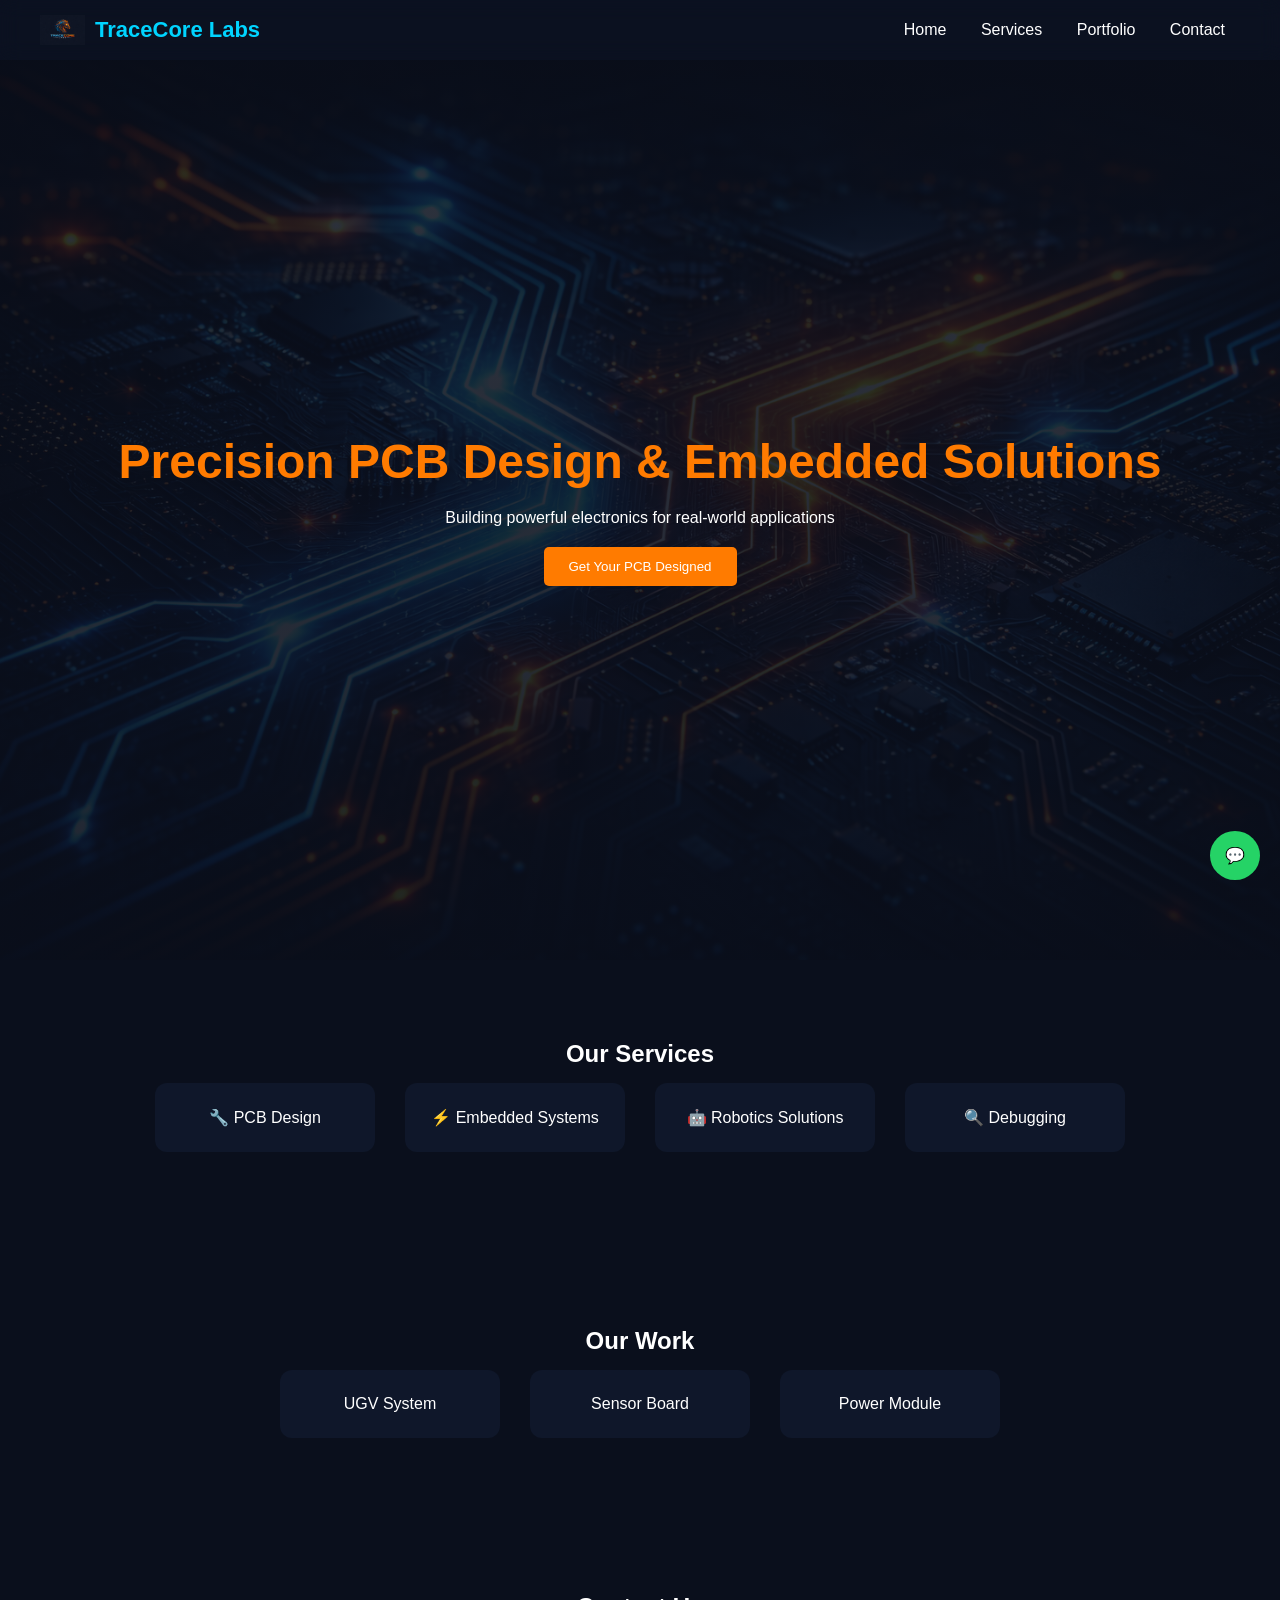
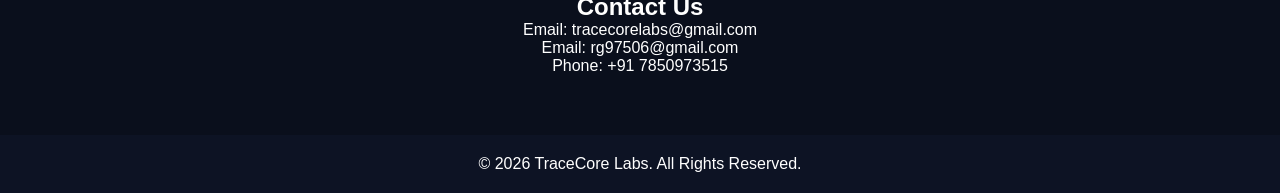
==== index.html @ 1fb83946 "Update index.html" ====
<!DOCTYPE html>
<html lang="en">
<head>
    <meta charset="UTF-8">
    <meta name="viewport" content="width=device-width, initial-scale=1.0">
    <title>TraceCore Labs</title>
    <link rel="stylesheet" href="style.css">
</head>
<body>

<!-- NAVBAR -->
<header>
    <div class="logo">
        <img src="logo.png" alt="TraceCore Labs">
        <span>TraceCore Labs</span>
    </div>

    <nav>
        <a href="#">Home</a>
        <a href="#services">Services</a>
        <a href="#portfolio">Portfolio</a>
        <a href="#contact">Contact</a>
    </nav>
</header>

<!-- HERO -->
<section class="hero">
    <h2>Precision PCB Design & Embedded Solutions</h2>
    <p>Building powerful electronics for real-world applications</p>
    <button onclick="scrollToContact()">Get Your PCB Designed</button>
</section>

<!-- SERVICES -->
<section id="services">
    <h2>Our Services</h2>
    <div class="cards">
        <a href="pcb.html" class="card">🔧 PCB Design</a>
        <a href="embedded.html" class="card">⚡ Embedded Systems</a>
        <a href="robotics.html" class="card">🤖 Robotics Solutions</a>
        <a href="debugging.html" class="card">🔍 Debugging</a>
    </div>
</section>

<!-- PORTFOLIO -->
<section id="portfolio">
    <h2>Our Work</h2>
    <div class="cards">
        <div class="card">UGV System</div>
        <div class="card">Sensor Board</div>
        <div class="card">Power Module</div>
    </div>
</section>

<!-- CONTACT -->
<section id="contact">
    <h2>Contact Us</h2>
    <p>Email: tracecorelabs@gmail.com</p>
    <p>Email: rg97506@gmail.com</p>
    <p>Phone: +91 7850973515</p>
</section>

<!-- FOOTER -->
<footer>
    <p>© 2026 TraceCore Labs. All Rights Reserved.</p>
</footer>

<!-- WHATSAPP -->
<a href="https://wa.me/917850973515" class="whatsapp">💬</a>

<script>
function scrollToContact() {
    document.getElementById("contact").scrollIntoView({ behavior: "smooth" });
}
</script>

</body>
</html>
---- style.css ----
/* RESET */
* {
    margin: 0;
    padding: 0;
    box-sizing: border-box;
}

/* BODY */
body {
    font-family: 'Segoe UI', sans-serif;
    background-color: #0a0f1c;
    color: white;
    scroll-behavior: smooth;
}

/* NAVBAR */
header {
    display: flex;
    justify-content: space-between;
    align-items: center;
    padding: 15px 40px;
    background: rgba(13, 19, 36, 0.6);
    backdrop-filter: blur(10px);
    position: sticky;
    top: 0;
}

/* LOGO */
.logo {
    display: flex;
    align-items: center;
}

.logo img {
    width: 45px;
    margin-right: 10px;
}

.logo span {
    font-size: 22px;
    font-weight: bold;
    color: #00d4ff;
}

/* NAV LINKS */
nav a {
    margin: 0 15px;
    color: white;
    text-decoration: none;
}

/* HERO */
.hero {
    height: 100vh;
    display: flex;
    flex-direction: column;
    justify-content: center;
    align-items: center;

    background: linear-gradient(rgba(10,15,28,0.85), rgba(10,15,28,0.9)),
                url("background.png");

    background-size: cover;
    background-position: center;
}

.hero h2 {
    font-size: 3rem;
    color: #ff7b00;
}

.hero p {
    margin: 20px 0;
}

.hero button {
    padding: 12px 25px;
    background: #ff7b00;
    border: none;
    color: white;
    border-radius: 5px;
}

/* SECTIONS */
section {
    padding: 80px 20px;
    text-align: center;
}

/* CARDS */
.cards {
    display: flex;
    justify-content: center;
    flex-wrap: wrap;
}

.card {
    text-decoration: none;
    color: white;
    background: rgba(17, 26, 46, 0.8);
    margin: 15px;
    padding: 25px;
    width: 220px;
    border-radius: 12px;
    transition: 0.3s;
}

.card:hover {
    transform: translateY(-10px);
}

/* CONTACT */
#contact {
    padding: 60px 20px;
}

/* FOOTER */
footer {
    text-align: center;
    padding: 20px;
    background: #0d1324;
}

/* WHATSAPP */
.whatsapp {
    position: fixed;
    bottom: 20px;
    right: 20px;
    background: #25D366;
    color: white;
    padding: 15px;
    border-radius: 50%;
    text-decoration: none;
}

/* MOBILE */
@media (max-width: 768px) {
    .cards {
        flex-direction: column;
        align-items: center;
    }

    .card {
        width: 80%;
    }

    .hero h2 {
        font-size: 2rem;
    }
}
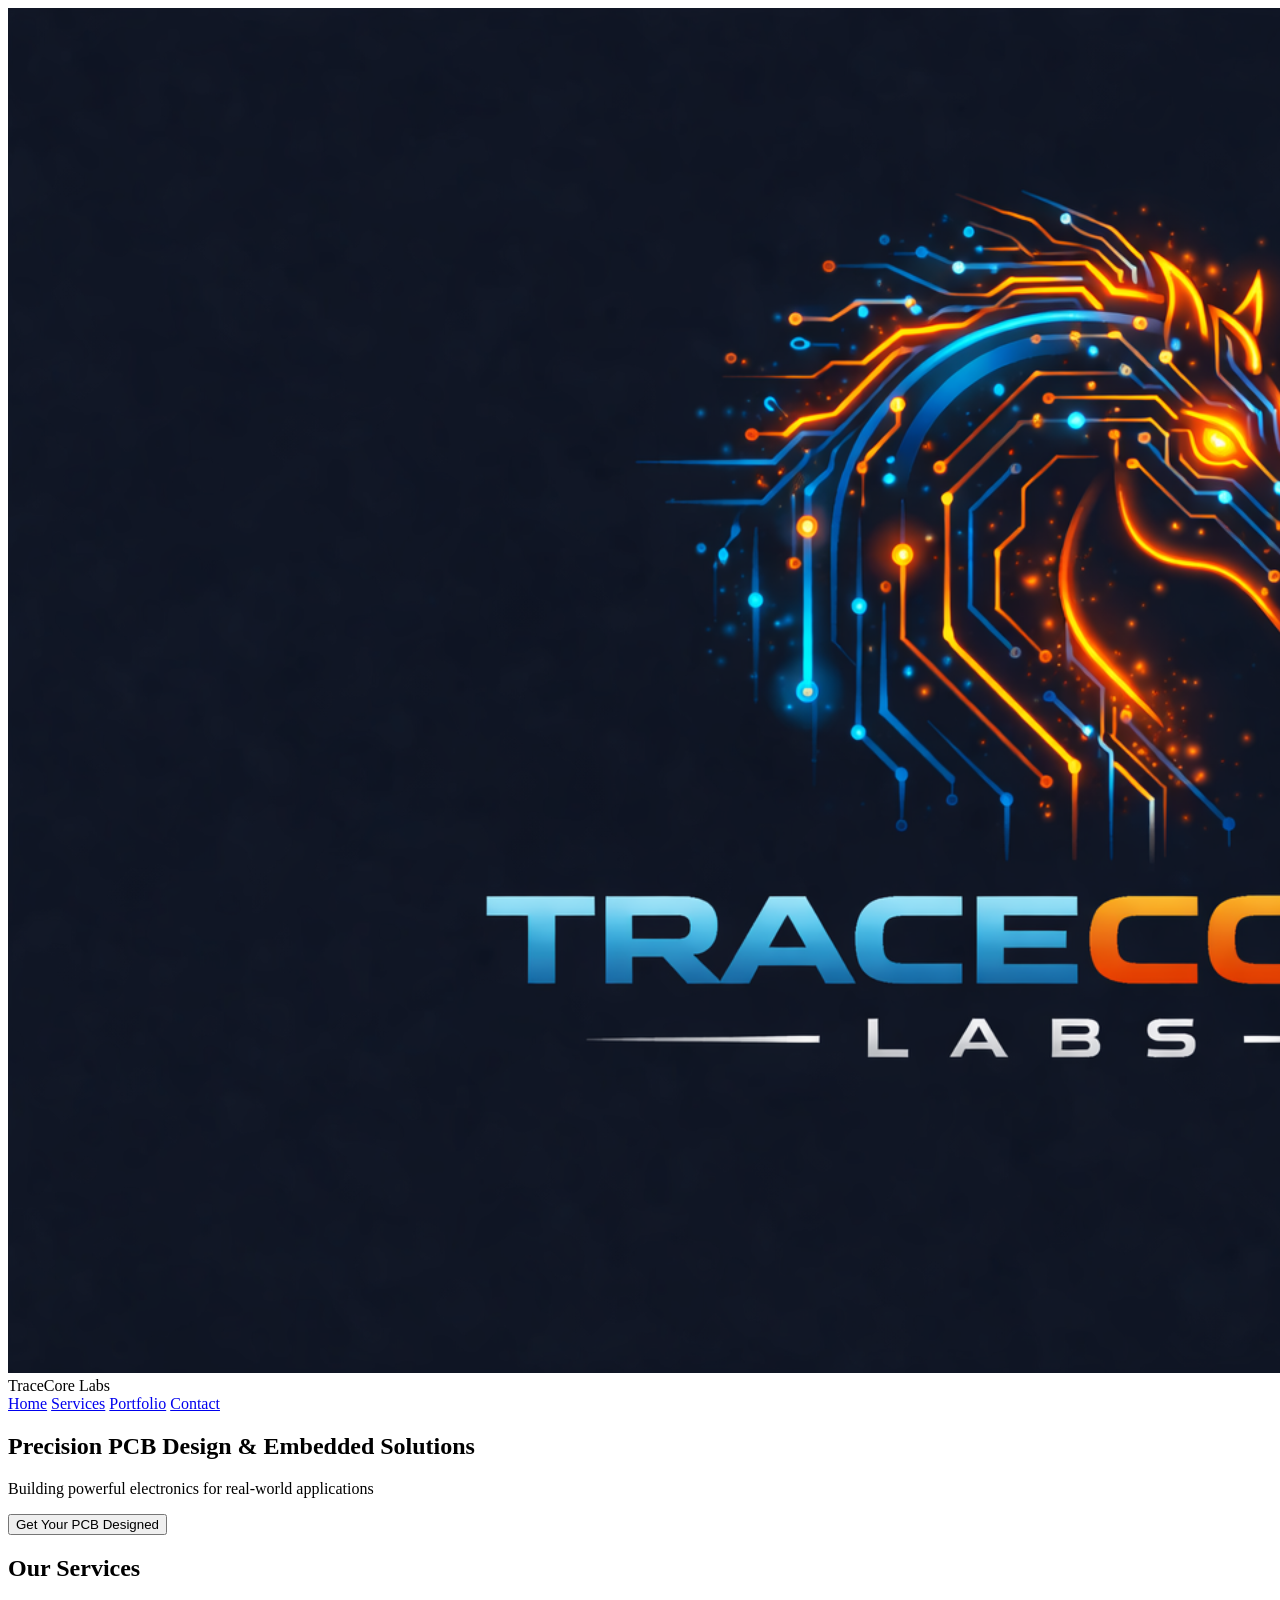
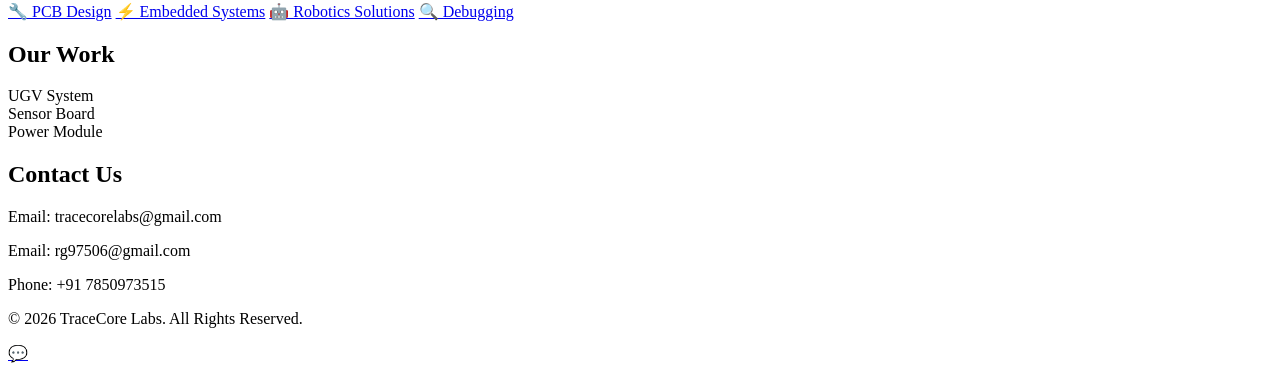
==== commit e4162565: "Update index.html" ====
--- a/index.html
+++ b/index.html
@@ -33,22 +33,26 @@
 <!-- SERVICES -->
 <section id="services">
     <h2>Our Services</h2>
+
     <div class="cards">
         <a href="pcb.html" class="card">🔧 PCB Design</a>
         <a href="embedded.html" class="card">⚡ Embedded Systems</a>
         <a href="robotics.html" class="card">🤖 Robotics Solutions</a>
         <a href="debugging.html" class="card">🔍 Debugging</a>
     </div>
+
 </section>
 
 <!-- PORTFOLIO -->
 <section id="portfolio">
     <h2>Our Work</h2>
+
     <div class="cards">
         <div class="card">UGV System</div>
         <div class="card">Sensor Board</div>
         <div class="card">Power Module</div>
     </div>
+
 </section>
 
 <!-- CONTACT -->
@@ -67,9 +71,12 @@
 <!-- WHATSAPP -->
 <a href="https://wa.me/917850973515" class="whatsapp">💬</a>
 
+<!-- SCRIPT -->
 <script>
 function scrollToContact() {
-    document.getElementById("contact").scrollIntoView({ behavior: "smooth" });
+    document.getElementById("contact").scrollIntoView({
+        behavior: "smooth"
+    });
 }
 </script>
 
--- a/style.css
+++ b/style.css
@@ -1,150 +1,85 @@
-/* RESET */
-* {
-    margin: 0;
-    padding: 0;
-    box-sizing: border-box;
+/* ===== RELAY PAGE FIX ===== */
+
+/* VIDEO HERO */
+.video-hero {
+    position: relative;
+    height: 100vh;
+    overflow: hidden;
 }
 
-/* BODY */
-body {
-    font-family: 'Segoe UI', sans-serif;
-    background-color: #0a0f1c;
-    color: white;
-    scroll-behavior: smooth;
+.bg-video {
+    position: absolute;
+    top: 50%;
+    left: 50%;
+    min-width: 100%;
+    min-height: 100%;
+    transform: translate(-50%, -50%);
+    object-fit: cover;
+    z-index: -1;
 }
 
-/* NAVBAR */
-header {
-    display: flex;
-    justify-content: space-between;
-    align-items: center;
-    padding: 15px 40px;
-    background: rgba(13, 19, 36, 0.6);
-    backdrop-filter: blur(10px);
-    position: sticky;
-    top: 0;
+.video-hero::after {
+    content: "";
+    position: absolute;
+    width: 100%;
+    height: 100%;
+    background: rgba(10,15,28,0.6);
 }
 
-/* LOGO */
-.logo {
-    display: flex;
-    align-items: center;
-}
-
-.logo img {
-    width: 45px;
-    margin-right: 10px;
-}
-
-.logo span {
-    font-size: 22px;
-    font-weight: bold;
-    color: #00d4ff;
-}
-
-/* NAV LINKS */
-nav a {
-    margin: 0 15px;
-    color: white;
-    text-decoration: none;
-}
-
-/* HERO */
-.hero {
-    height: 100vh;
+/* TEXT */
+.overlay-content {
+    position: relative;
+    z-index: 2;
+    height: 100%;
     display: flex;
     flex-direction: column;
     justify-content: center;
     align-items: center;
-
-    background: linear-gradient(rgba(10,15,28,0.85), rgba(10,15,28,0.9)),
-                url("background.png");
-
-    background-size: cover;
-    background-position: center;
 }
 
-.hero h2 {
-    font-size: 3rem;
-    color: #ff7b00;
+/* FEATURES */
+.feature-box p {
+    margin: 8px 0;
 }
 
-.hero p {
-    margin: 20px 0;
+/* ORDER SECTION */
+.order-section {
+    padding: 80px 20px;
+    text-align: center;
 }
 
-.hero button {
-    padding: 12px 25px;
+.order-container {
+    display: flex;
+    justify-content: center;
+    gap: 30px;
+    flex-wrap: wrap;
+}
+
+/* CARD */
+.order-card {
+    background: #111a2e;
+    padding: 25px;
+    width: 260px;
+    border-radius: 10px;
+    transition: 0.3s;
+}
+
+.order-card:hover {
+    transform: translateY(-5px);
+}
+
+/* BUTTON */
+.order-card button {
+    margin-top: 15px;
+    padding: 10px 20px;
     background: #ff7b00;
     border: none;
     color: white;
     border-radius: 5px;
+    cursor: pointer;
 }
 
-/* SECTIONS */
-section {
-    padding: 80px 20px;
-    text-align: center;
+/* CUSTOM HIGHLIGHT */
+.custom-card {
+    border: 2px solid #00d4ff;
 }
-
-/* CARDS */
-.cards {
-    display: flex;
-    justify-content: center;
-    flex-wrap: wrap;
-}
-
-.card {
-    text-decoration: none;
-    color: white;
-    background: rgba(17, 26, 46, 0.8);
-    margin: 15px;
-    padding: 25px;
-    width: 220px;
-    border-radius: 12px;
-    transition: 0.3s;
-}
-
-.card:hover {
-    transform: translateY(-10px);
-}
-
-/* CONTACT */
-#contact {
-    padding: 60px 20px;
-}
-
-/* FOOTER */
-footer {
-    text-align: center;
-    padding: 20px;
-    background: #0d1324;
-}
-
-/* WHATSAPP */
-.whatsapp {
-    position: fixed;
-    bottom: 20px;
-    right: 20px;
-    background: #25D366;
-    color: white;
-    padding: 15px;
-    border-radius: 50%;
-    text-decoration: none;
-}
-
-/* MOBILE */
-@media (max-width: 768px) {
-    .cards {
-        flex-direction: column;
-        align-items: center;
-    }
-
-    .card {
-        width: 80%;
-    }
-
-    .hero h2 {
-        font-size: 2rem;
-    }
-}
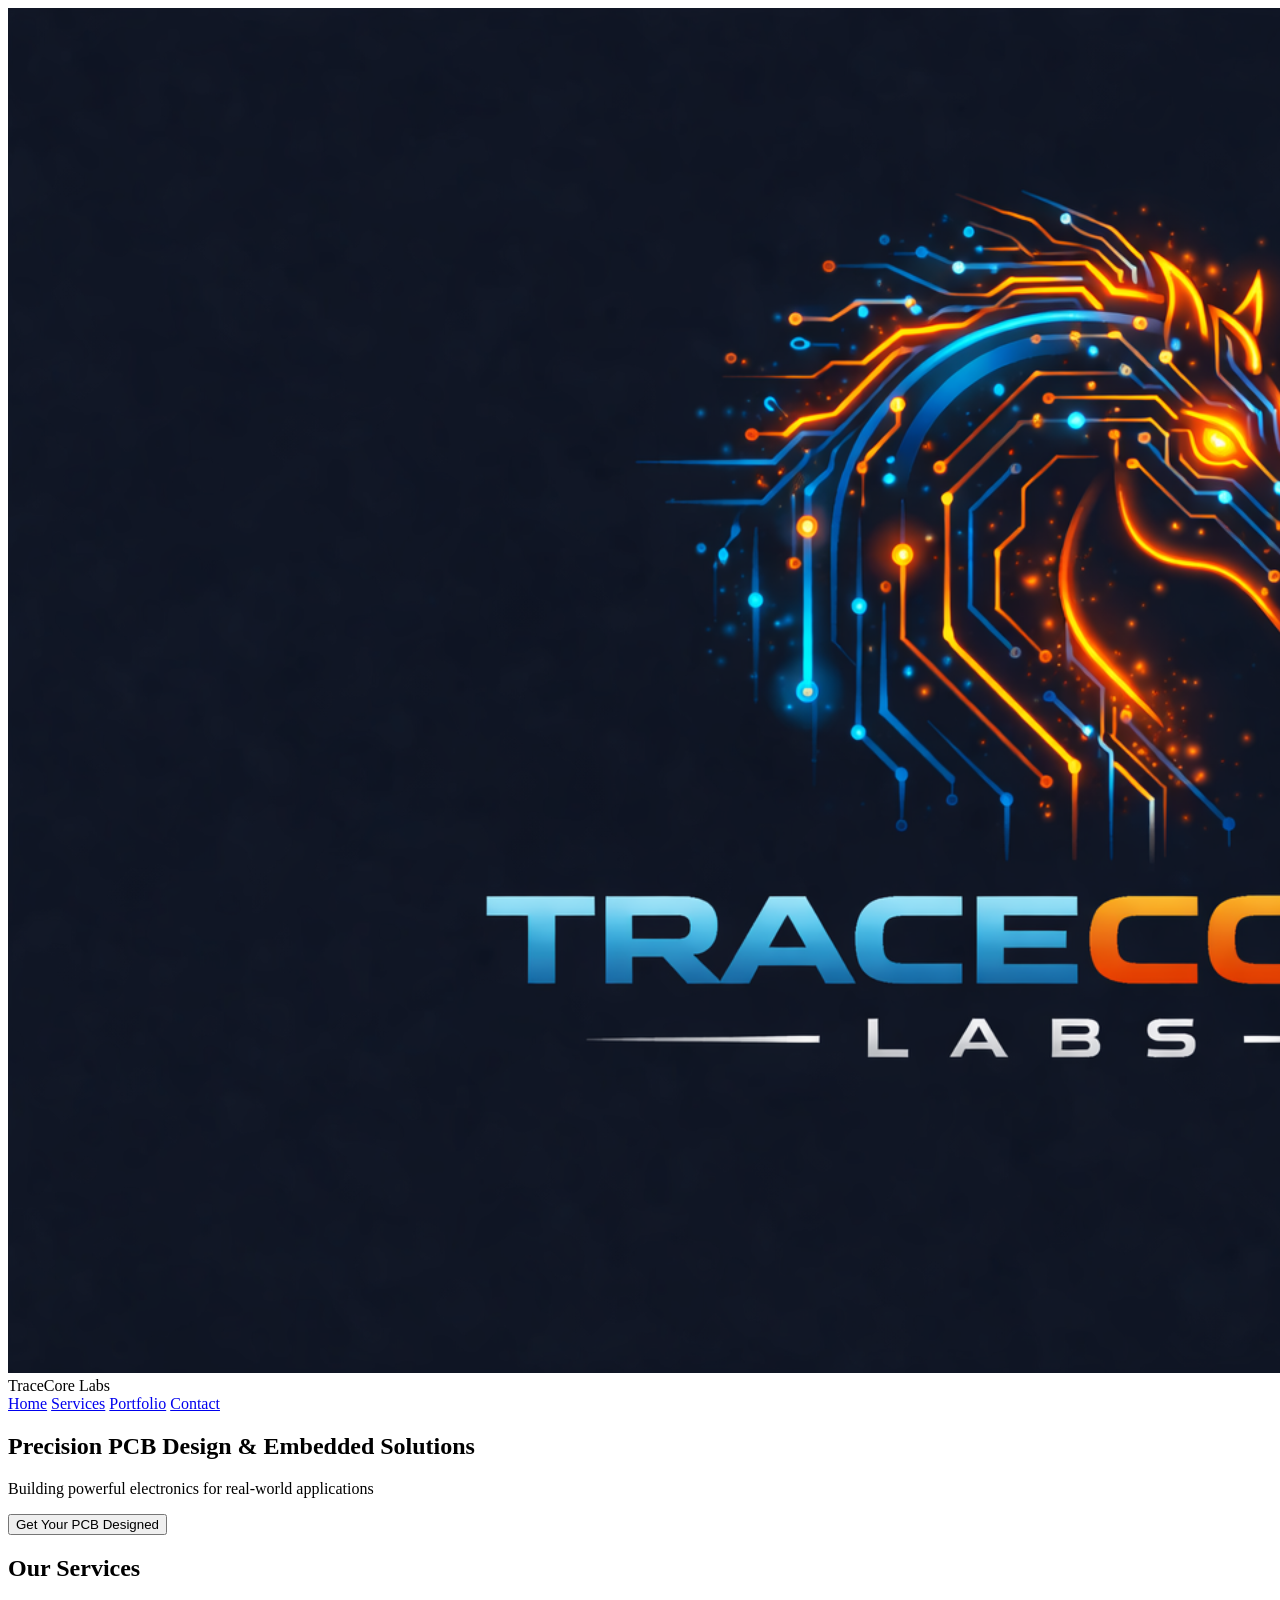
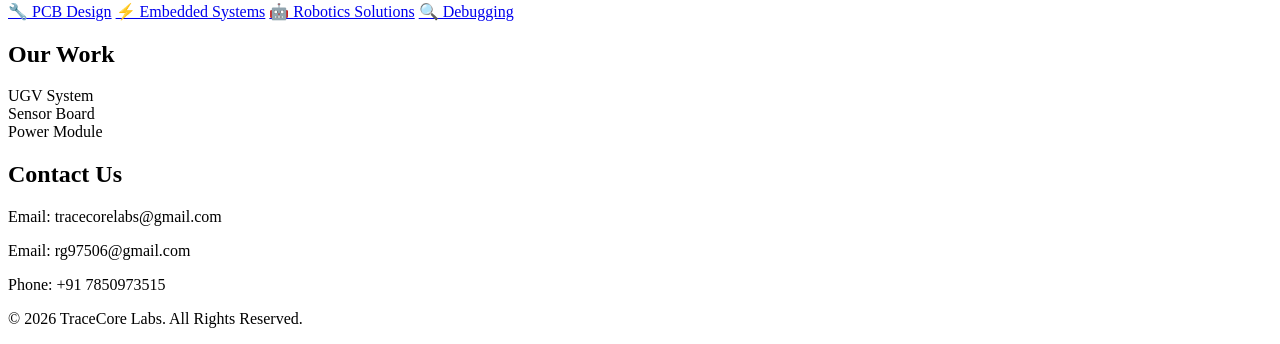
==== commit 0a382da7: "Update index.html" ====
--- a/index.html
+++ b/index.html
@@ -11,7 +11,7 @@
 <!-- NAVBAR -->
 <header>
     <div class="logo">
-        <img src="logo.png" alt="TraceCore Labs">
+        <img src="logo.png" alt="logo">
         <span>TraceCore Labs</span>
     </div>
 
@@ -40,7 +40,6 @@
         <a href="robotics.html" class="card">🤖 Robotics Solutions</a>
         <a href="debugging.html" class="card">🔍 Debugging</a>
     </div>
-
 </section>
 
 <!-- PORTFOLIO -->
@@ -52,7 +51,6 @@
         <div class="card">Sensor Board</div>
         <div class="card">Power Module</div>
     </div>
-
 </section>
 
 <!-- CONTACT -->
@@ -68,10 +66,6 @@
     <p>© 2026 TraceCore Labs. All Rights Reserved.</p>
 </footer>
 
-<!-- WHATSAPP -->
-<a href="https://wa.me/917850973515" class="whatsapp">💬</a>
-
-<!-- SCRIPT -->
 <script>
 function scrollToContact() {
     document.getElementById("contact").scrollIntoView({
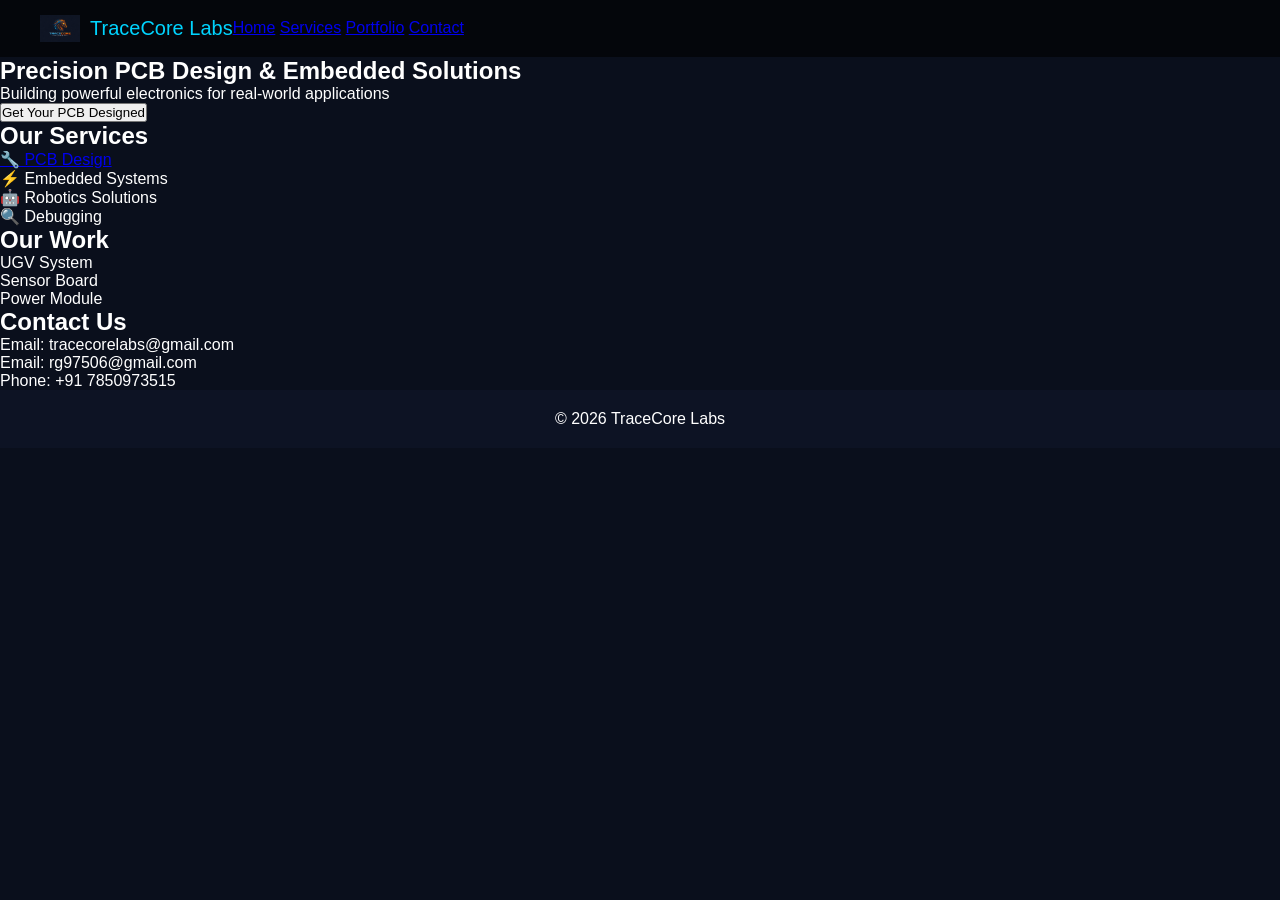
==== commit 7733395a: "Update index.html" ====
--- a/index.html
+++ b/index.html
@@ -8,10 +8,9 @@
 </head>
 <body>
 
-<!-- NAVBAR -->
 <header>
     <div class="logo">
-        <img src="logo.png" alt="logo">
+        <img src="logo.png">
         <span>TraceCore Labs</span>
     </div>
 
@@ -35,10 +34,10 @@
     <h2>Our Services</h2>
 
     <div class="cards">
-        <a href="pcb.html" class="card">🔧 PCB Design</a>
-        <a href="embedded.html" class="card">⚡ Embedded Systems</a>
-        <a href="robotics.html" class="card">🤖 Robotics Solutions</a>
-        <a href="debugging.html" class="card">🔍 Debugging</a>
+        <a href="relay.html" class="card">🔧 PCB Design</a>
+        <div class="card">⚡ Embedded Systems</div>
+        <div class="card">🤖 Robotics Solutions</div>
+        <div class="card">🔍 Debugging</div>
     </div>
 </section>
 
@@ -61,9 +60,8 @@
     <p>Phone: +91 7850973515</p>
 </section>
 
-<!-- FOOTER -->
 <footer>
-    <p>© 2026 TraceCore Labs. All Rights Reserved.</p>
+    <p>© 2026 TraceCore Labs</p>
 </footer>
 
 <script>
--- a/style.css
+++ b/style.css
@@ -1,85 +1,144 @@
-/* ===== RELAY PAGE FIX ===== */
+/* RESET */
+* {
+    margin: 0;
+    padding: 0;
+    box-sizing: border-box;
+}
 
-/* VIDEO HERO */
+body {
+    font-family: 'Segoe UI', sans-serif;
+    background: #0a0f1c;
+    color: white;
+}
+
+/* NAVBAR */
+header {
+    display: flex;
+    align-items: center;
+    padding: 15px 40px;
+    background: rgba(0,0,0,0.6);
+}
+
+.logo {
+    display: flex;
+    align-items: center;
+}
+
+.logo img {
+    width: 40px;
+    margin-right: 10px;
+}
+
+.logo span {
+    color: #00d4ff;
+    font-size: 20px;
+}
+
+/* ===== HERO ===== */
 .video-hero {
     position: relative;
     height: 100vh;
     overflow: hidden;
 }
 
+/* VIDEO FULL */
 .bg-video {
     position: absolute;
     top: 50%;
     left: 50%;
-    min-width: 100%;
-    min-height: 100%;
-    transform: translate(-50%, -50%);
+    min-width: 120%;
+    min-height: 120%;
+    transform: translate(-50%, -50%) scale(1.1);
     object-fit: cover;
-    z-index: -1;
+    filter: blur(2px) brightness(0.5);
 }
 
-.video-hero::after {
-    content: "";
+/* CENTER CONTENT */
+.hero-center {
     position: absolute;
-    width: 100%;
-    height: 100%;
-    background: rgba(10,15,28,0.6);
+    top: 50%;
+    left: 50%;
+    transform: translate(-50%, -50%);
+
+    text-align: center;
 }
 
-/* TEXT */
-.overlay-content {
-    position: relative;
-    z-index: 2;
-    height: 100%;
-    display: flex;
-    flex-direction: column;
-    justify-content: center;
-    align-items: center;
+/* 🔥 TITLE BUTTON */
+.hero-title {
+    font-size: 3.5rem;
+    color: #ff7b00;
+    text-decoration: none;
+    font-weight: bold;
+
+    padding: 10px 25px;
+    border-radius: 10px;
+
+    background: rgba(255,123,0,0.1);
+    backdrop-filter: blur(10px);
+
+    transition: 0.3s;
+    display: inline-block;
 }
 
-/* FEATURES */
-.feature-box p {
-    margin: 8px 0;
+/* HOVER EFFECT */
+.hero-title:hover {
+    transform: scale(1.1);
+    box-shadow: 0 0 30px #ff7b00;
 }
 
-/* ORDER SECTION */
+/* SUBTEXT */
+.hero-sub {
+    margin-top: 15px;
+    font-size: 1.2rem;
+    opacity: 0.8;
+}
+
+/* ===== ORDER SECTION ===== */
 .order-section {
-    padding: 80px 20px;
+    padding: 100px 20px;
     text-align: center;
 }
 
 .order-container {
     display: flex;
     justify-content: center;
-    gap: 30px;
+    gap: 40px;
     flex-wrap: wrap;
 }
 
-/* CARD */
+/* CARDS */
 .order-card {
-    background: #111a2e;
-    padding: 25px;
+    background: rgba(17,26,46,0.8);
+    padding: 30px;
     width: 260px;
-    border-radius: 10px;
+    border-radius: 15px;
+    backdrop-filter: blur(10px);
     transition: 0.3s;
 }
 
 .order-card:hover {
-    transform: translateY(-5px);
+    transform: translateY(-10px);
+    box-shadow: 0 0 25px rgba(255,123,0,0.4);
+}
+
+.custom-card {
+    border: 2px solid #00d4ff;
 }
 
 /* BUTTON */
 .order-card button {
     margin-top: 15px;
     padding: 10px 20px;
-    background: #ff7b00;
+    background: linear-gradient(45deg, #ff7b00, #ff4500);
     border: none;
     color: white;
     border-radius: 5px;
     cursor: pointer;
 }
 
-/* CUSTOM HIGHLIGHT */
-.custom-card {
-    border: 2px solid #00d4ff;
+/* FOOTER */
+footer {
+    text-align: center;
+    padding: 20px;
+    background: #0d1324;
 }
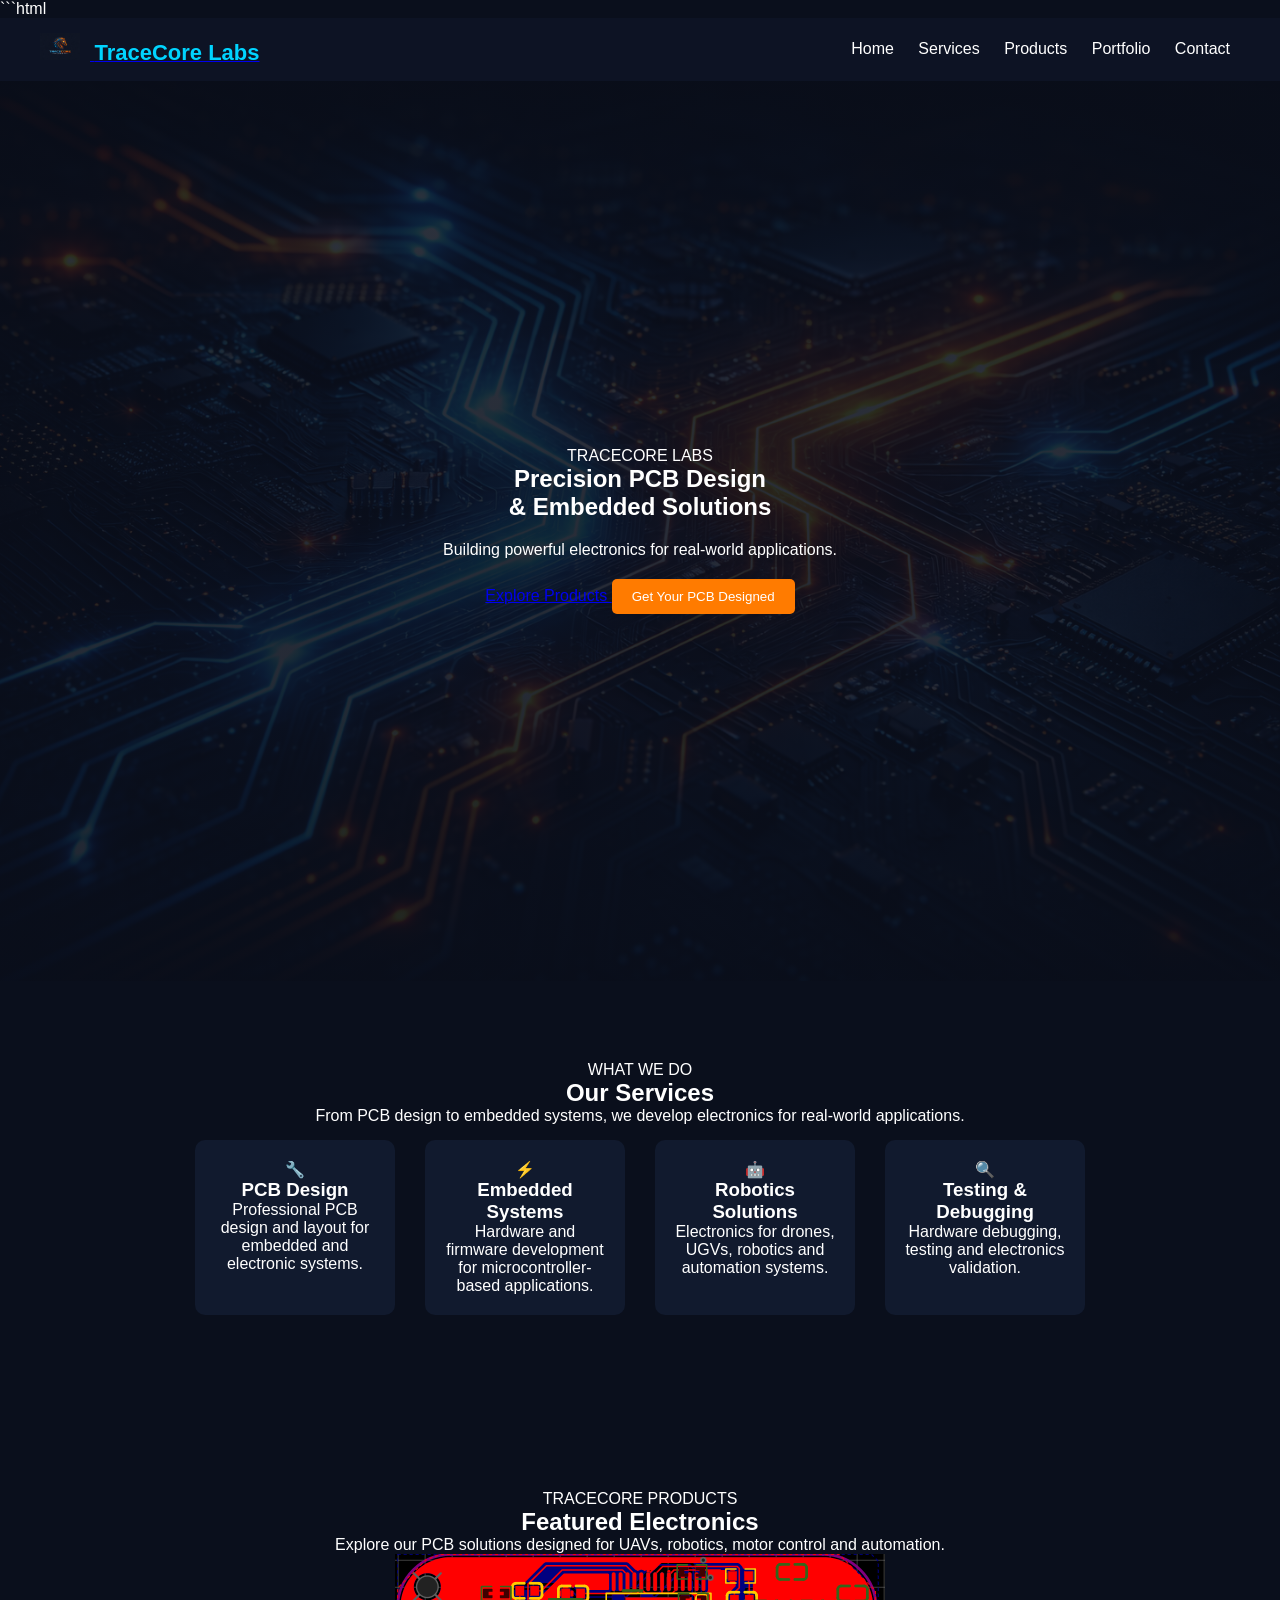
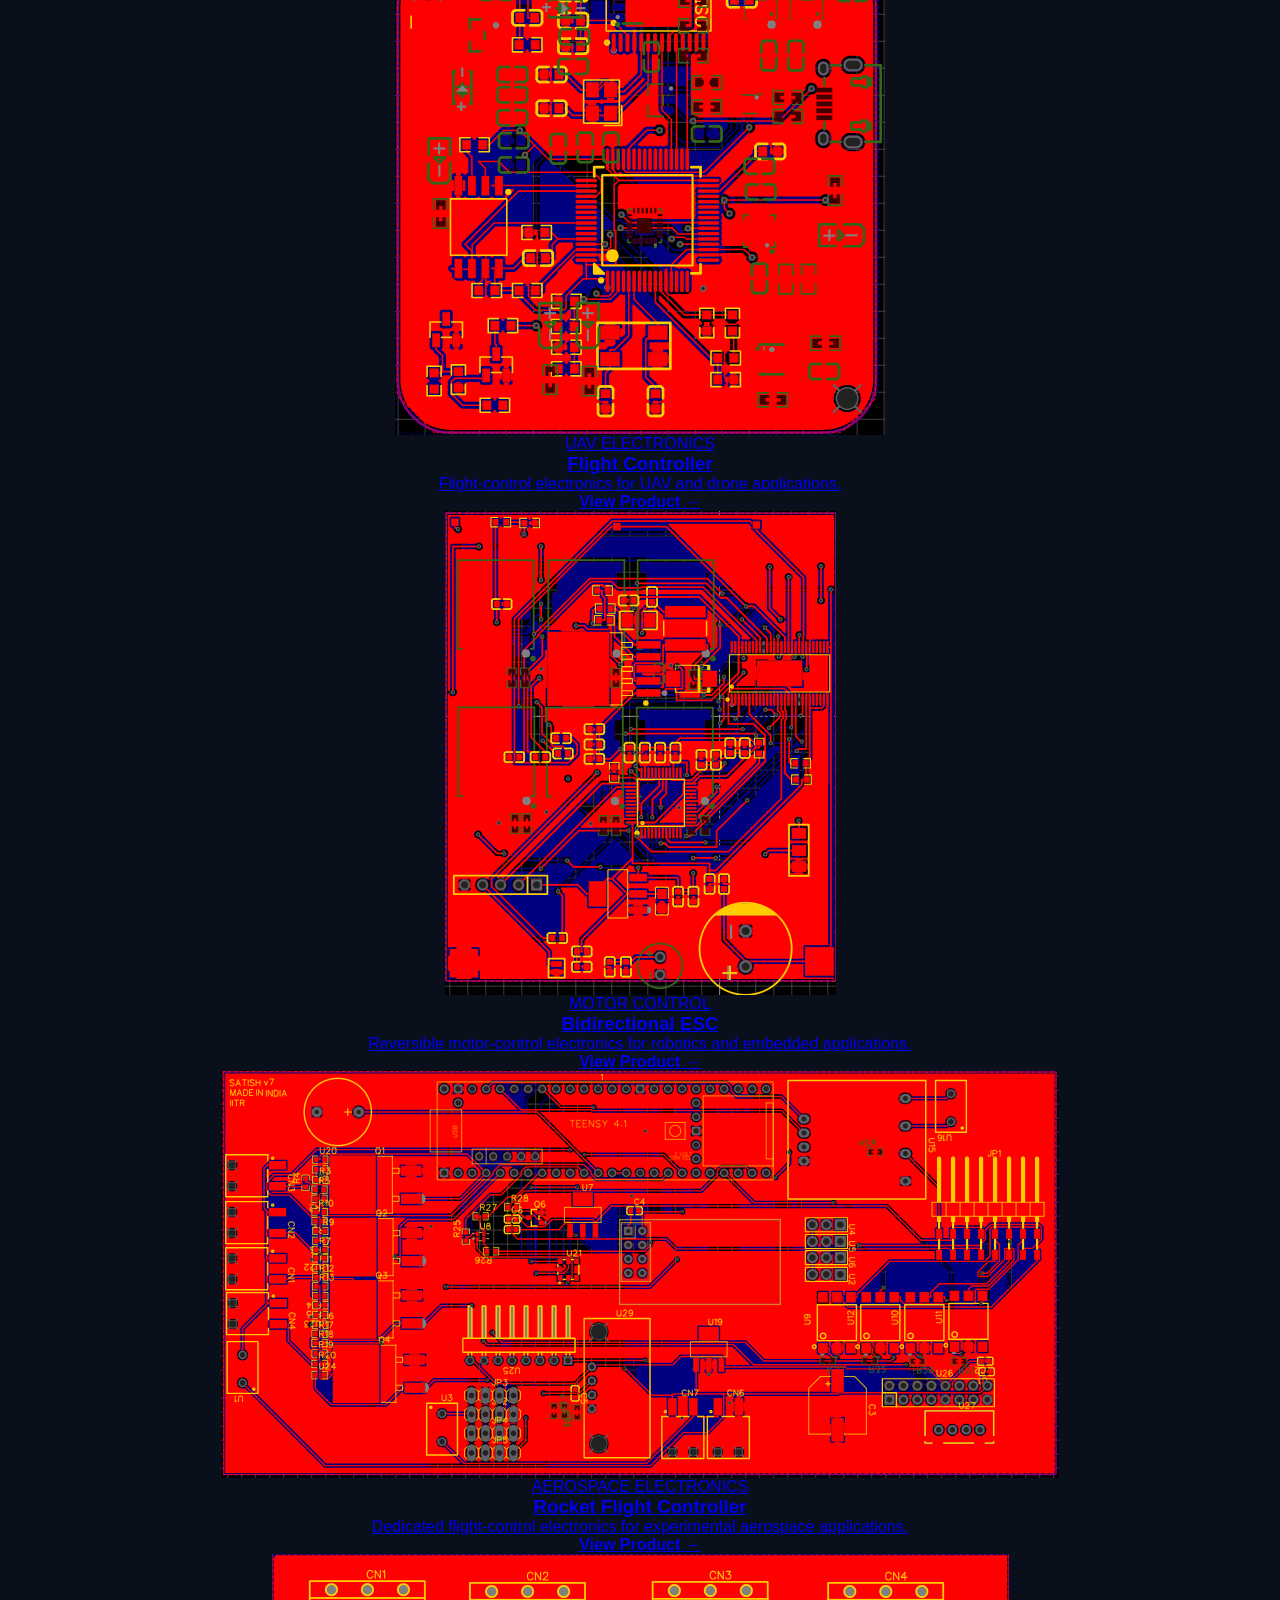
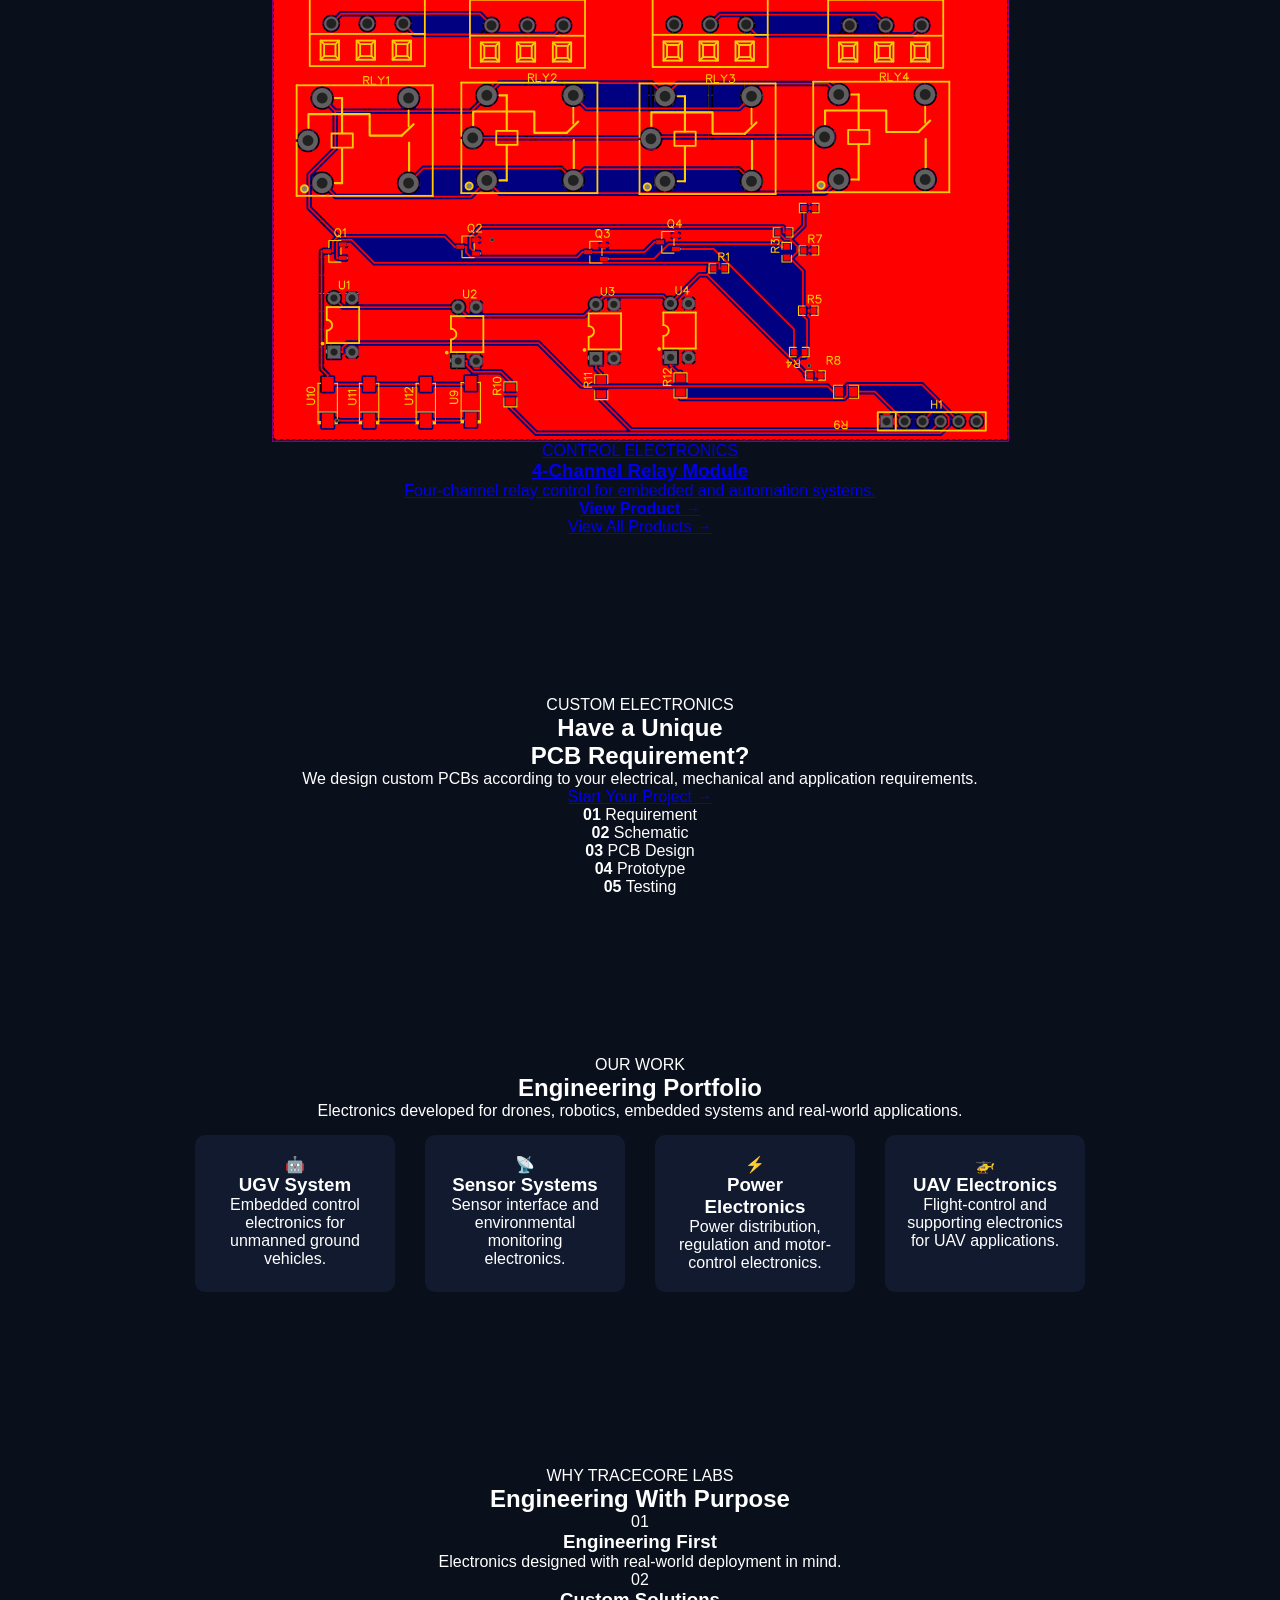
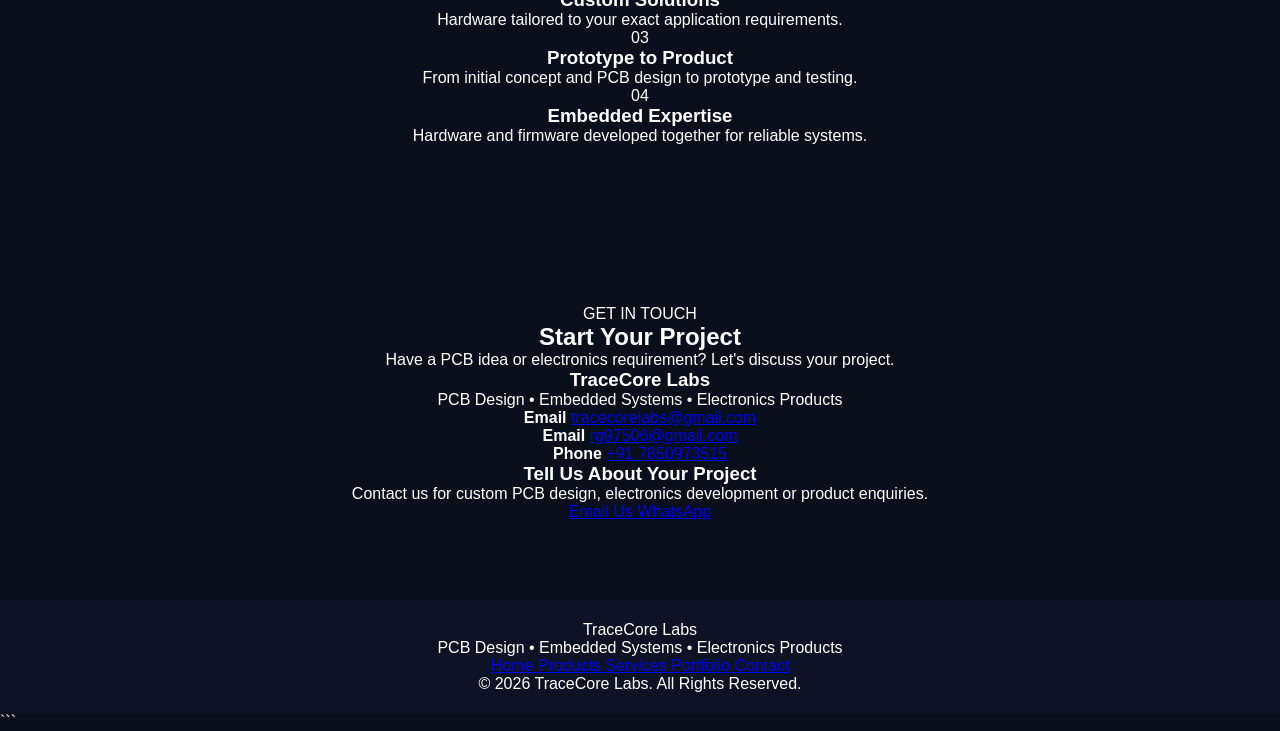
==== commit 13347b5d: "Update index.html" ====
--- a/index.html
+++ b/index.html
@@ -1,76 +1,982 @@
+```html
 <!DOCTYPE html>
 <html lang="en">
+
 <head>
+
     <meta charset="UTF-8">
-    <meta name="viewport" content="width=device-width, initial-scale=1.0">
-    <title>TraceCore Labs</title>
-    <link rel="stylesheet" href="style.css">
+
+    <meta name="viewport"
+          content="width=device-width, initial-scale=1.0">
+
+    <meta name="description"
+          content="TraceCore Labs - PCB Design, Embedded Systems, Electronics Products and Custom PCB Development.">
+
+    <meta name="keywords"
+          content="PCB Design, Embedded Systems, Flight Controller, ESC, Custom PCB, Electronics, TraceCore Labs">
+
+    <title>TraceCore Labs | PCB & Embedded Electronics</title>
+
+    <link rel="stylesheet"
+          href="style.css">
+
 </head>
+
+
 <body>
 
+
+<!-- =====================================================
+     NAVIGATION BAR
+===================================================== -->
+
 <header>
+
     <div class="logo">
-        <img src="logo.png">
-        <span>TraceCore Labs</span>
-    </div>
+
+        <a href="index.html">
+
+            <img src="logo.png"
+                 alt="TraceCore Labs Logo">
+
+            <span>
+                TraceCore Labs
+            </span>
+
+        </a>
+
+    </div>
+
 
     <nav>
-        <a href="#">Home</a>
-        <a href="#services">Services</a>
-        <a href="#portfolio">Portfolio</a>
-        <a href="#contact">Contact</a>
+
+        <a href="index.html">
+            Home
+        </a>
+
+        <a href="#services">
+            Services
+        </a>
+
+        <a href="products.html">
+            Products
+        </a>
+
+        <a href="#portfolio">
+            Portfolio
+        </a>
+
+        <a href="#contact">
+            Contact
+        </a>
+
     </nav>
+
 </header>
 
-<!-- HERO -->
+
+
+<!-- =====================================================
+     HERO SECTION
+===================================================== -->
+
 <section class="hero">
-    <h2>Precision PCB Design & Embedded Solutions</h2>
-    <p>Building powerful electronics for real-world applications</p>
-    <button onclick="scrollToContact()">Get Your PCB Designed</button>
+
+    <div class="hero-content">
+
+        <span class="hero-small-title">
+            TRACECORE LABS
+        </span>
+
+
+        <h1>
+            Precision PCB Design
+            <br>
+            & Embedded Solutions
+        </h1>
+
+
+        <p>
+            Building powerful electronics
+            for real-world applications.
+        </p>
+
+
+        <div class="hero-buttons">
+
+            <a href="products.html"
+               class="hero-button primary">
+
+                Explore Products
+
+            </a>
+
+
+            <button
+                onclick="scrollToContact()"
+                class="hero-button secondary">
+
+                Get Your PCB Designed
+
+            </button>
+
+        </div>
+
+    </div>
+
 </section>
 
-<!-- SERVICES -->
-<section id="services">
-    <h2>Our Services</h2>
+
+
+<!-- =====================================================
+     SERVICES SECTION
+===================================================== -->
+
+<section id="services"
+         class="services-section">
+
+
+    <div class="section-heading">
+
+        <span>
+            WHAT WE DO
+        </span>
+
+
+        <h2>
+            Our Services
+        </h2>
+
+
+        <p>
+            From PCB design to embedded systems,
+            we develop electronics for real-world applications.
+        </p>
+
+    </div>
+
+
 
     <div class="cards">
-        <a href="relay.html" class="card">🔧 PCB Design</a>
-        <div class="card">⚡ Embedded Systems</div>
-        <div class="card">🤖 Robotics Solutions</div>
-        <div class="card">🔍 Debugging</div>
-    </div>
+
+
+        <!-- PCB DESIGN -->
+
+        <a href="pcb.html"
+           class="card">
+
+            <div class="card-icon">
+                🔧
+            </div>
+
+            <h3>
+                PCB Design
+            </h3>
+
+            <p>
+                Professional PCB design and layout
+                for embedded and electronic systems.
+            </p>
+
+        </a>
+
+
+
+        <!-- EMBEDDED -->
+
+        <div class="card">
+
+            <div class="card-icon">
+                ⚡
+            </div>
+
+            <h3>
+                Embedded Systems
+            </h3>
+
+            <p>
+                Hardware and firmware development
+                for microcontroller-based applications.
+            </p>
+
+        </div>
+
+
+
+        <!-- ROBOTICS -->
+
+        <div class="card">
+
+            <div class="card-icon">
+                🤖
+            </div>
+
+            <h3>
+                Robotics Solutions
+            </h3>
+
+            <p>
+                Electronics for drones, UGVs,
+                robotics and automation systems.
+            </p>
+
+        </div>
+
+
+
+        <!-- DEBUGGING -->
+
+        <div class="card">
+
+            <div class="card-icon">
+                🔍
+            </div>
+
+            <h3>
+                Testing & Debugging
+            </h3>
+
+            <p>
+                Hardware debugging, testing and
+                electronics validation.
+            </p>
+
+        </div>
+
+
+    </div>
+
 </section>
 
-<!-- PORTFOLIO -->
-<section id="portfolio">
-    <h2>Our Work</h2>
+
+
+<!-- =====================================================
+     FEATURED PRODUCTS
+===================================================== -->
+
+<section class="featured-section">
+
+
+    <div class="section-heading">
+
+        <span>
+            TRACECORE PRODUCTS
+        </span>
+
+
+        <h2>
+            Featured Electronics
+        </h2>
+
+
+        <p>
+            Explore our PCB solutions designed for
+            UAVs, robotics, motor control and automation.
+        </p>
+
+    </div>
+
+
+
+    <div class="featured-grid">
+
+
+        <!-- FLIGHT CONTROLLER -->
+
+        <a href="products.html"
+           class="featured-card">
+
+            <div class="featured-image">
+
+                <img
+                    src="products/flight-controller.png"
+                    alt="TraceCore Flight Controller">
+
+            </div>
+
+
+            <div class="featured-content">
+
+                <span>
+                    UAV ELECTRONICS
+                </span>
+
+                <h3>
+                    Flight Controller
+                </h3>
+
+                <p>
+                    Flight-control electronics
+                    for UAV and drone applications.
+                </p>
+
+                <strong>
+                    View Product →
+                </strong>
+
+            </div>
+
+        </a>
+
+
+
+        <!-- BIDIRECTIONAL ESC -->
+
+        <a href="products.html"
+           class="featured-card">
+
+            <div class="featured-image">
+
+                <img
+                    src="products/esc-bidirectional.png"
+                    alt="TraceCore Bidirectional ESC">
+
+            </div>
+
+
+            <div class="featured-content">
+
+                <span>
+                    MOTOR CONTROL
+                </span>
+
+                <h3>
+                    Bidirectional ESC
+                </h3>
+
+                <p>
+                    Reversible motor-control electronics
+                    for robotics and embedded applications.
+                </p>
+
+                <strong>
+                    View Product →
+                </strong>
+
+            </div>
+
+        </a>
+
+
+
+        <!-- ROCKET FLIGHT CONTROLLER -->
+
+        <a href="products.html"
+           class="featured-card">
+
+            <div class="featured-image">
+
+                <img
+                    src="products/rocket-flight-controller.png"
+                    alt="Rocket Flight Controller">
+
+            </div>
+
+
+            <div class="featured-content">
+
+                <span>
+                    AEROSPACE ELECTRONICS
+                </span>
+
+                <h3>
+                    Rocket Flight Controller
+                </h3>
+
+                <p>
+                    Dedicated flight-control electronics
+                    for experimental aerospace applications.
+                </p>
+
+                <strong>
+                    View Product →
+                </strong>
+
+            </div>
+
+        </a>
+
+
+
+        <!-- RELAY MODULE -->
+
+        <a href="products.html"
+           class="featured-card">
+
+            <div class="featured-image">
+
+                <img
+                    src="products/four-channel-relay.png"
+                    alt="4 Channel Relay Module">
+
+            </div>
+
+
+            <div class="featured-content">
+
+                <span>
+                    CONTROL ELECTRONICS
+                </span>
+
+                <h3>
+                    4-Channel Relay Module
+                </h3>
+
+                <p>
+                    Four-channel relay control
+                    for embedded and automation systems.
+                </p>
+
+                <strong>
+                    View Product →
+                </strong>
+
+            </div>
+
+        </a>
+
+
+    </div>
+
+
+
+    <div class="products-button">
+
+        <a href="products.html">
+            View All Products →
+        </a>
+
+    </div>
+
+</section>
+
+
+
+<!-- =====================================================
+     CUSTOM PCB SECTION
+===================================================== -->
+
+<section class="custom-home-section">
+
+
+    <div class="custom-home-container">
+
+
+        <div class="custom-home-text">
+
+            <span>
+                CUSTOM ELECTRONICS
+            </span>
+
+
+            <h2>
+                Have a Unique
+                <br>
+                PCB Requirement?
+            </h2>
+
+
+            <p>
+                We design custom PCBs according to
+                your electrical, mechanical and
+                application requirements.
+            </p>
+
+
+            <a href="#contact"
+               class="custom-home-button">
+
+                Start Your Project →
+
+            </a>
+
+        </div>
+
+
+        <div class="custom-home-process">
+
+
+            <div>
+                <strong>01</strong>
+                <span>Requirement</span>
+            </div>
+
+
+            <div>
+                <strong>02</strong>
+                <span>Schematic</span>
+            </div>
+
+
+            <div>
+                <strong>03</strong>
+                <span>PCB Design</span>
+            </div>
+
+
+            <div>
+                <strong>04</strong>
+                <span>Prototype</span>
+            </div>
+
+
+            <div>
+                <strong>05</strong>
+                <span>Testing</span>
+            </div>
+
+
+        </div>
+
+    </div>
+
+</section>
+
+
+
+<!-- =====================================================
+     PORTFOLIO SECTION
+===================================================== -->
+
+<section id="portfolio"
+         class="portfolio-section">
+
+
+    <div class="section-heading">
+
+        <span>
+            OUR WORK
+        </span>
+
+
+        <h2>
+            Engineering Portfolio
+        </h2>
+
+
+        <p>
+            Electronics developed for drones,
+            robotics, embedded systems and
+            real-world applications.
+        </p>
+
+    </div>
+
+
 
     <div class="cards">
-        <div class="card">UGV System</div>
-        <div class="card">Sensor Board</div>
-        <div class="card">Power Module</div>
-    </div>
+
+
+        <!-- UGV -->
+
+        <div class="card">
+
+            <div class="card-icon">
+                🤖
+            </div>
+
+            <h3>
+                UGV System
+            </h3>
+
+            <p>
+                Embedded control electronics
+                for unmanned ground vehicles.
+            </p>
+
+        </div>
+
+
+
+        <!-- SENSOR -->
+
+        <div class="card">
+
+            <div class="card-icon">
+                📡
+            </div>
+
+            <h3>
+                Sensor Systems
+            </h3>
+
+            <p>
+                Sensor interface and
+                environmental monitoring electronics.
+            </p>
+
+        </div>
+
+
+
+        <!-- POWER -->
+
+        <div class="card">
+
+            <div class="card-icon">
+                ⚡
+            </div>
+
+            <h3>
+                Power Electronics
+            </h3>
+
+            <p>
+                Power distribution, regulation
+                and motor-control electronics.
+            </p>
+
+        </div>
+
+
+
+        <!-- DRONE -->
+
+        <div class="card">
+
+            <div class="card-icon">
+                🚁
+            </div>
+
+            <h3>
+                UAV Electronics
+            </h3>
+
+            <p>
+                Flight-control and supporting
+                electronics for UAV applications.
+            </p>
+
+        </div>
+
+
+    </div>
+
 </section>
 
-<!-- CONTACT -->
-<section id="contact">
-    <h2>Contact Us</h2>
-    <p>Email: tracecorelabs@gmail.com</p>
-    <p>Email: rg97506@gmail.com</p>
-    <p>Phone: +91 7850973515</p>
+
+
+<!-- =====================================================
+     WHY TRACECORE
+===================================================== -->
+
+<section class="why-section">
+
+
+    <div class="section-heading">
+
+        <span>
+            WHY TRACECORE LABS
+        </span>
+
+
+        <h2>
+            Engineering With Purpose
+        </h2>
+
+    </div>
+
+
+
+    <div class="why-grid">
+
+
+        <div class="why-card">
+
+            <div>
+                01
+            </div>
+
+            <h3>
+                Engineering First
+            </h3>
+
+            <p>
+                Electronics designed with
+                real-world deployment in mind.
+            </p>
+
+        </div>
+
+
+
+        <div class="why-card">
+
+            <div>
+                02
+            </div>
+
+            <h3>
+                Custom Solutions
+            </h3>
+
+            <p>
+                Hardware tailored to your
+                exact application requirements.
+            </p>
+
+        </div>
+
+
+
+        <div class="why-card">
+
+            <div>
+                03
+            </div>
+
+            <h3>
+                Prototype to Product
+            </h3>
+
+            <p>
+                From initial concept and PCB
+                design to prototype and testing.
+            </p>
+
+        </div>
+
+
+
+        <div class="why-card">
+
+            <div>
+                04
+            </div>
+
+            <h3>
+                Embedded Expertise
+            </h3>
+
+            <p>
+                Hardware and firmware developed
+                together for reliable systems.
+            </p>
+
+        </div>
+
+
+    </div>
+
 </section>
 
+
+
+<!-- =====================================================
+     CONTACT SECTION
+===================================================== -->
+
+<section id="contact"
+         class="contact-section">
+
+
+    <div class="section-heading">
+
+        <span>
+            GET IN TOUCH
+        </span>
+
+
+        <h2>
+            Start Your Project
+        </h2>
+
+
+        <p>
+            Have a PCB idea or electronics requirement?
+            Let's discuss your project.
+        </p>
+
+    </div>
+
+
+
+    <div class="contact-container">
+
+
+        <div class="contact-info">
+
+
+            <h3>
+                TraceCore Labs
+            </h3>
+
+
+            <p>
+                PCB Design • Embedded Systems
+                • Electronics Products
+            </p>
+
+
+            <div class="contact-item">
+
+                <strong>
+                    Email
+                </strong>
+
+                <a href="mailto:tracecorelabs@gmail.com">
+                    tracecorelabs@gmail.com
+                </a>
+
+            </div>
+
+
+            <div class="contact-item">
+
+                <strong>
+                    Email
+                </strong>
+
+                <a href="mailto:rg97506@gmail.com">
+                    rg97506@gmail.com
+                </a>
+
+            </div>
+
+
+            <div class="contact-item">
+
+                <strong>
+                    Phone
+                </strong>
+
+                <a href="tel:+917850973515">
+                    +91 7850973515
+                </a>
+
+            </div>
+
+
+        </div>
+
+
+
+        <div class="contact-card">
+
+
+            <h3>
+                Tell Us About Your Project
+            </h3>
+
+
+            <p>
+                Contact us for custom PCB design,
+                electronics development or product enquiries.
+            </p>
+
+
+            <div class="contact-buttons">
+
+                <a
+                    href="mailto:tracecorelabs@gmail.com?subject=PCB%20Project%20Enquiry"
+                    class="contact-button primary">
+
+                    Email Us
+
+                </a>
+
+
+                <a
+                    href="https://wa.me/917850973515"
+                    target="_blank"
+                    class="contact-button whatsapp">
+
+                    WhatsApp
+
+                </a>
+
+            </div>
+
+        </div>
+
+
+    </div>
+
+</section>
+
+
+
+<!-- =====================================================
+     FOOTER
+===================================================== -->
+
 <footer>
-    <p>© 2026 TraceCore Labs</p>
+
+
+    <div class="footer-logo">
+
+        TraceCore Labs
+
+    </div>
+
+
+    <p>
+
+        PCB Design • Embedded Systems •
+        Electronics Products
+
+    </p>
+
+
+    <div class="footer-links">
+
+        <a href="index.html">
+            Home
+        </a>
+
+        <a href="products.html">
+            Products
+        </a>
+
+        <a href="#services">
+            Services
+        </a>
+
+        <a href="#portfolio">
+            Portfolio
+        </a>
+
+        <a href="#contact">
+            Contact
+        </a>
+
+    </div>
+
+
+    <p class="copyright">
+
+        © 2026 TraceCore Labs.
+        All Rights Reserved.
+
+    </p>
+
+
 </footer>
 
+
+
+<!-- =====================================================
+     JAVASCRIPT
+===================================================== -->
+
 <script>
+
 function scrollToContact() {
-    document.getElementById("contact").scrollIntoView({
-        behavior: "smooth"
-    });
+
+    document
+        .getElementById("contact")
+        .scrollIntoView({
+
+            behavior: "smooth"
+
+        });
+
 }
+
 </script>
 
+
 </body>
+
 </html>
+```
--- a/style.css
+++ b/style.css
@@ -5,6 +5,7 @@
     box-sizing: border-box;
 }
 
+/* BODY */
 body {
     font-family: 'Segoe UI', sans-serif;
     background: #0a0f1c;
@@ -14,11 +15,13 @@
 /* NAVBAR */
 header {
     display: flex;
+    justify-content: space-between;
     align-items: center;
     padding: 15px 40px;
-    background: rgba(0,0,0,0.6);
+    background: #0d1324;
 }
 
+/* LOGO */
 .logo {
     display: flex;
     align-items: center;
@@ -31,72 +34,125 @@
 
 .logo span {
     color: #00d4ff;
-    font-size: 20px;
+    font-size: 22px;
+    font-weight: bold;
 }
 
-/* ===== HERO ===== */
+/* NAV */
+nav a {
+    margin: 0 10px;
+    color: white;
+    text-decoration: none;
+}
+
+/* HERO */
+.hero {
+    height: 100vh;
+    display: flex;
+    flex-direction: column;
+    justify-content: center;
+    align-items: center;
+
+    background: linear-gradient(rgba(10,15,28,0.85), rgba(10,15,28,0.9)),
+                url("background.png");
+
+    background-size: cover;
+    background-position: center;
+    text-align: center;
+}
+
+.hero h2 {
+    font-size: 2.5rem;
+    color: #ff7b00;
+}
+
+.hero p {
+    margin: 20px 0;
+}
+
+.hero button {
+    padding: 10px 20px;
+    background: #ff7b00;
+    border: none;
+    color: white;
+    border-radius: 5px;
+}
+
+/* SECTIONS */
+section {
+    padding: 80px 20px;
+    text-align: center;
+}
+
+/* CARDS */
+.cards {
+    display: flex;
+    justify-content: center;
+    flex-wrap: wrap;
+}
+
+.card {
+    background: #111a2e;
+    margin: 15px;
+    padding: 20px;
+    width: 200px;
+    border-radius: 10px;
+    text-decoration: none;
+    color: white;
+    transition: 0.3s;
+}
+
+.card:hover {
+    transform: translateY(-8px);
+    box-shadow: 0 0 20px rgba(255,123,0,0.3);
+}
+
+/* VIDEO HERO */
 .video-hero {
     position: relative;
     height: 100vh;
     overflow: hidden;
 }
 
-/* VIDEO FULL */
 .bg-video {
     position: absolute;
     top: 50%;
     left: 50%;
     min-width: 120%;
     min-height: 120%;
-    transform: translate(-50%, -50%) scale(1.1);
+    transform: translate(-50%, -50%);
     object-fit: cover;
-    filter: blur(2px) brightness(0.5);
+    filter: brightness(0.5);
 }
 
-/* CENTER CONTENT */
+/* HERO CENTER */
 .hero-center {
     position: absolute;
     top: 50%;
     left: 50%;
     transform: translate(-50%, -50%);
-
     text-align: center;
 }
 
-/* 🔥 TITLE BUTTON */
+/* HERO TITLE BUTTON */
 .hero-title {
-    font-size: 3.5rem;
+    font-size: 3rem;
     color: #ff7b00;
     text-decoration: none;
-    font-weight: bold;
-
     padding: 10px 25px;
     border-radius: 10px;
-
     background: rgba(255,123,0,0.1);
-    backdrop-filter: blur(10px);
-
     transition: 0.3s;
-    display: inline-block;
 }
 
-/* HOVER EFFECT */
 .hero-title:hover {
     transform: scale(1.1);
     box-shadow: 0 0 30px #ff7b00;
 }
 
-/* SUBTEXT */
-.hero-sub {
-    margin-top: 15px;
-    font-size: 1.2rem;
-    opacity: 0.8;
-}
-
-/* ===== ORDER SECTION ===== */
+/* ORDER SECTION */
 .order-section {
     padding: 100px 20px;
-    text-align: center;
 }
 
 .order-container {
@@ -106,13 +162,11 @@
     flex-wrap: wrap;
 }
 
-/* CARDS */
 .order-card {
     background: rgba(17,26,46,0.8);
     padding: 30px;
     width: 260px;
     border-radius: 15px;
-    backdrop-filter: blur(10px);
     transition: 0.3s;
 }
 
@@ -121,19 +175,12 @@
     box-shadow: 0 0 25px rgba(255,123,0,0.4);
 }
 
-.custom-card {
-    border: 2px solid #00d4ff;
-}
-
-/* BUTTON */
 .order-card button {
     margin-top: 15px;
     padding: 10px 20px;
-    background: linear-gradient(45deg, #ff7b00, #ff4500);
+    background: #ff7b00;
     border: none;
     color: white;
-    border-radius: 5px;
-    cursor: pointer;
 }
 
 /* FOOTER */
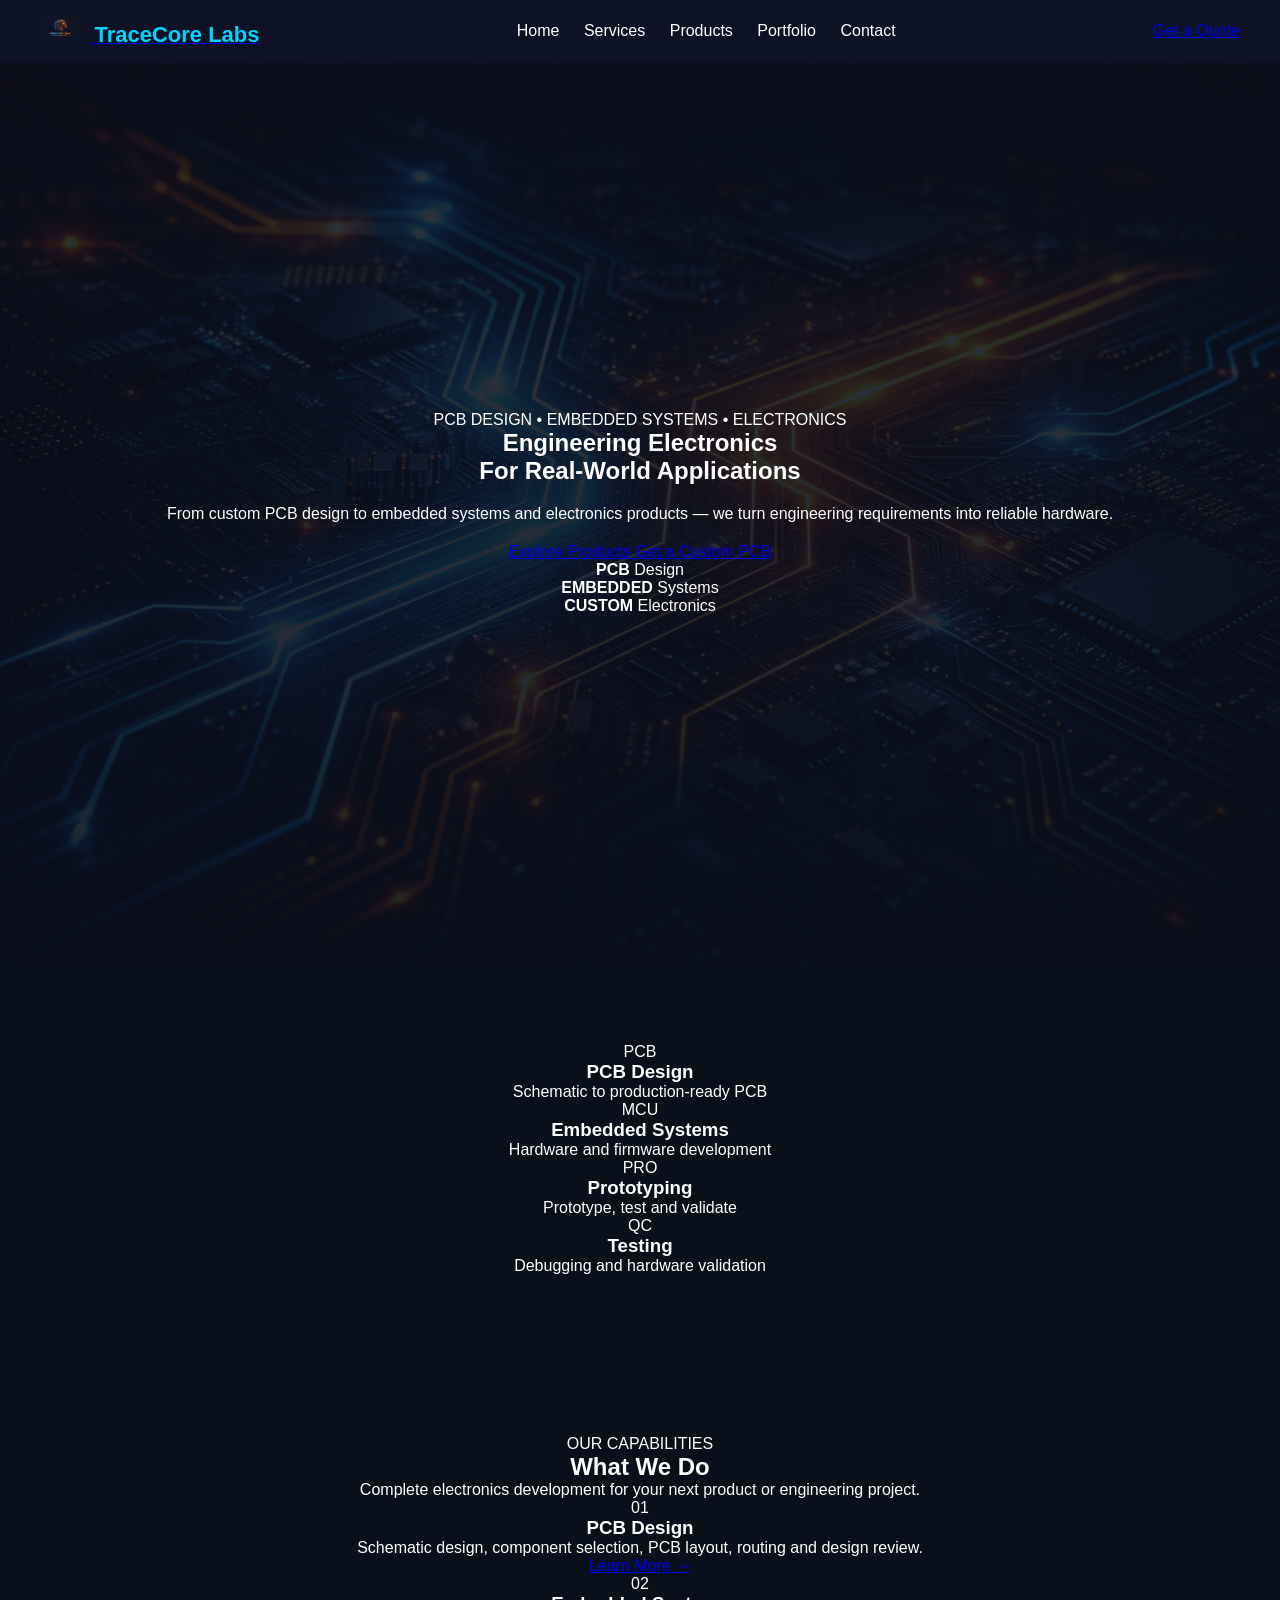
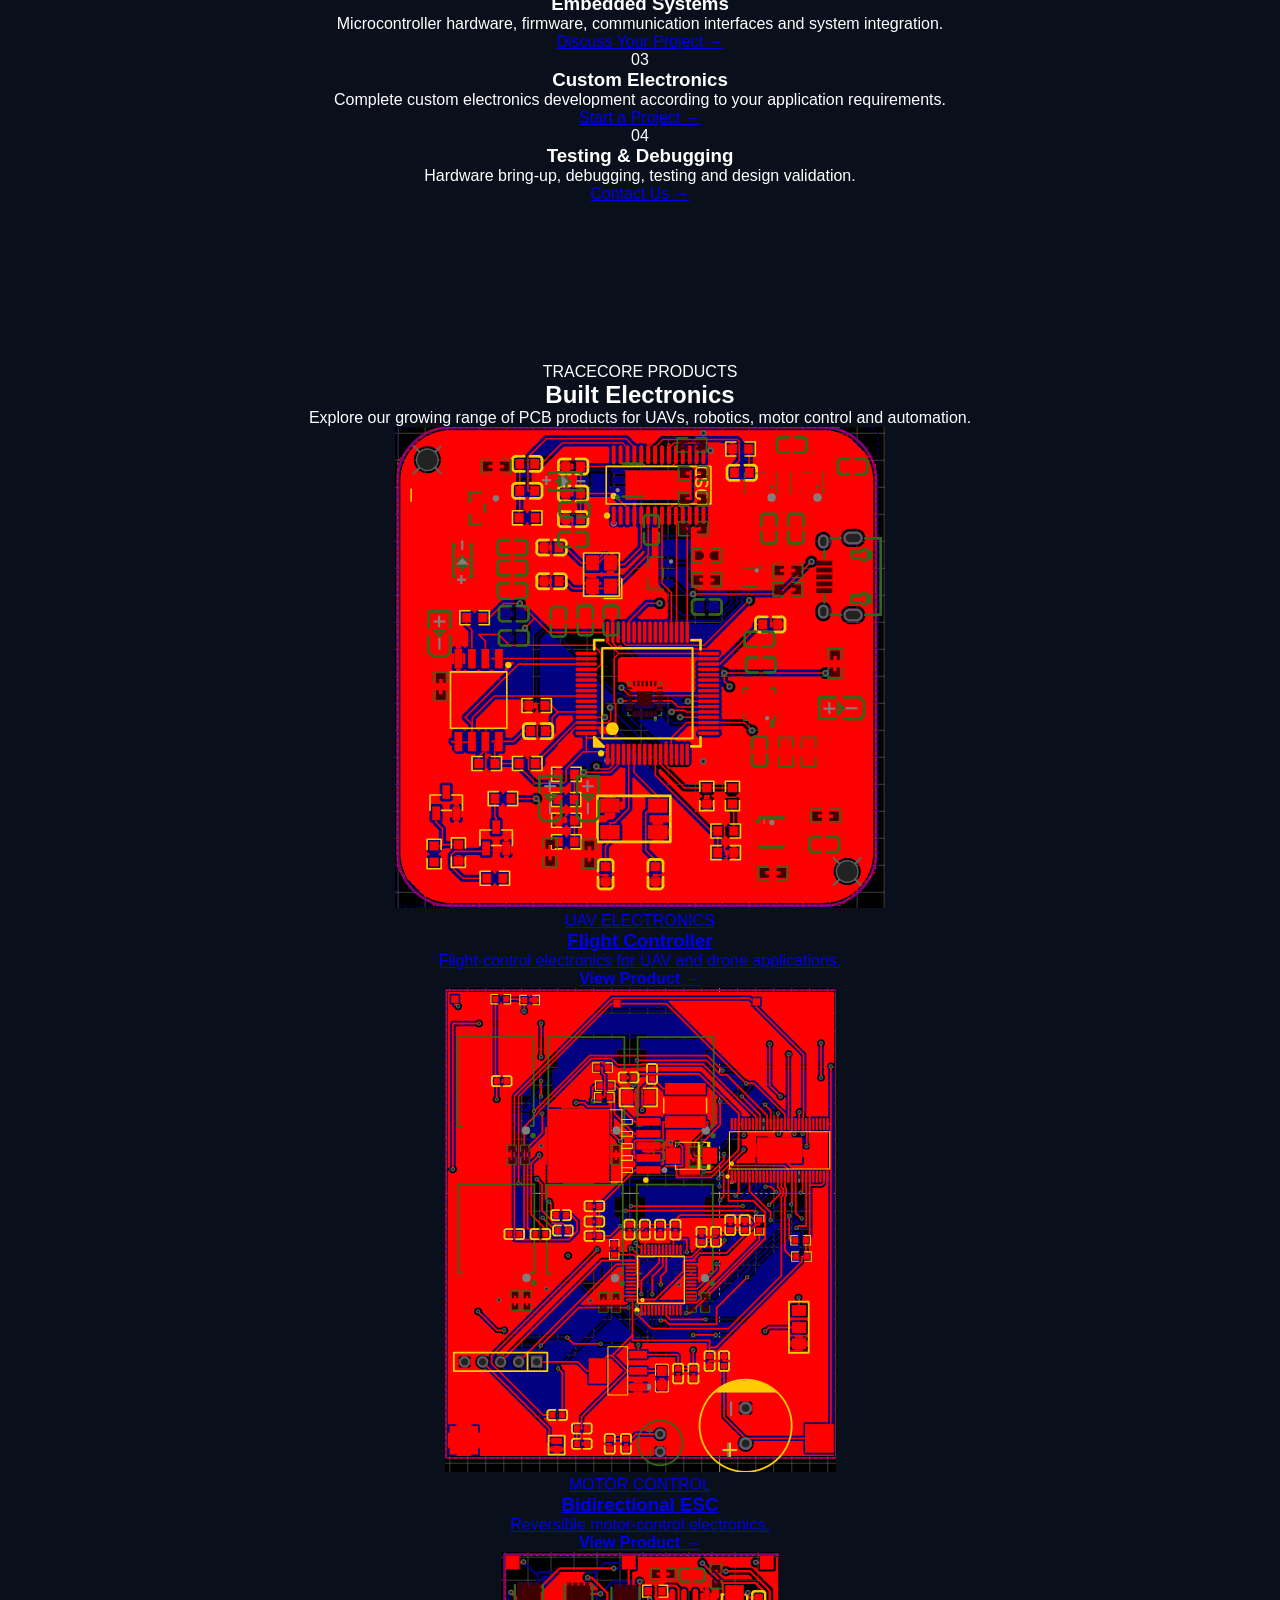
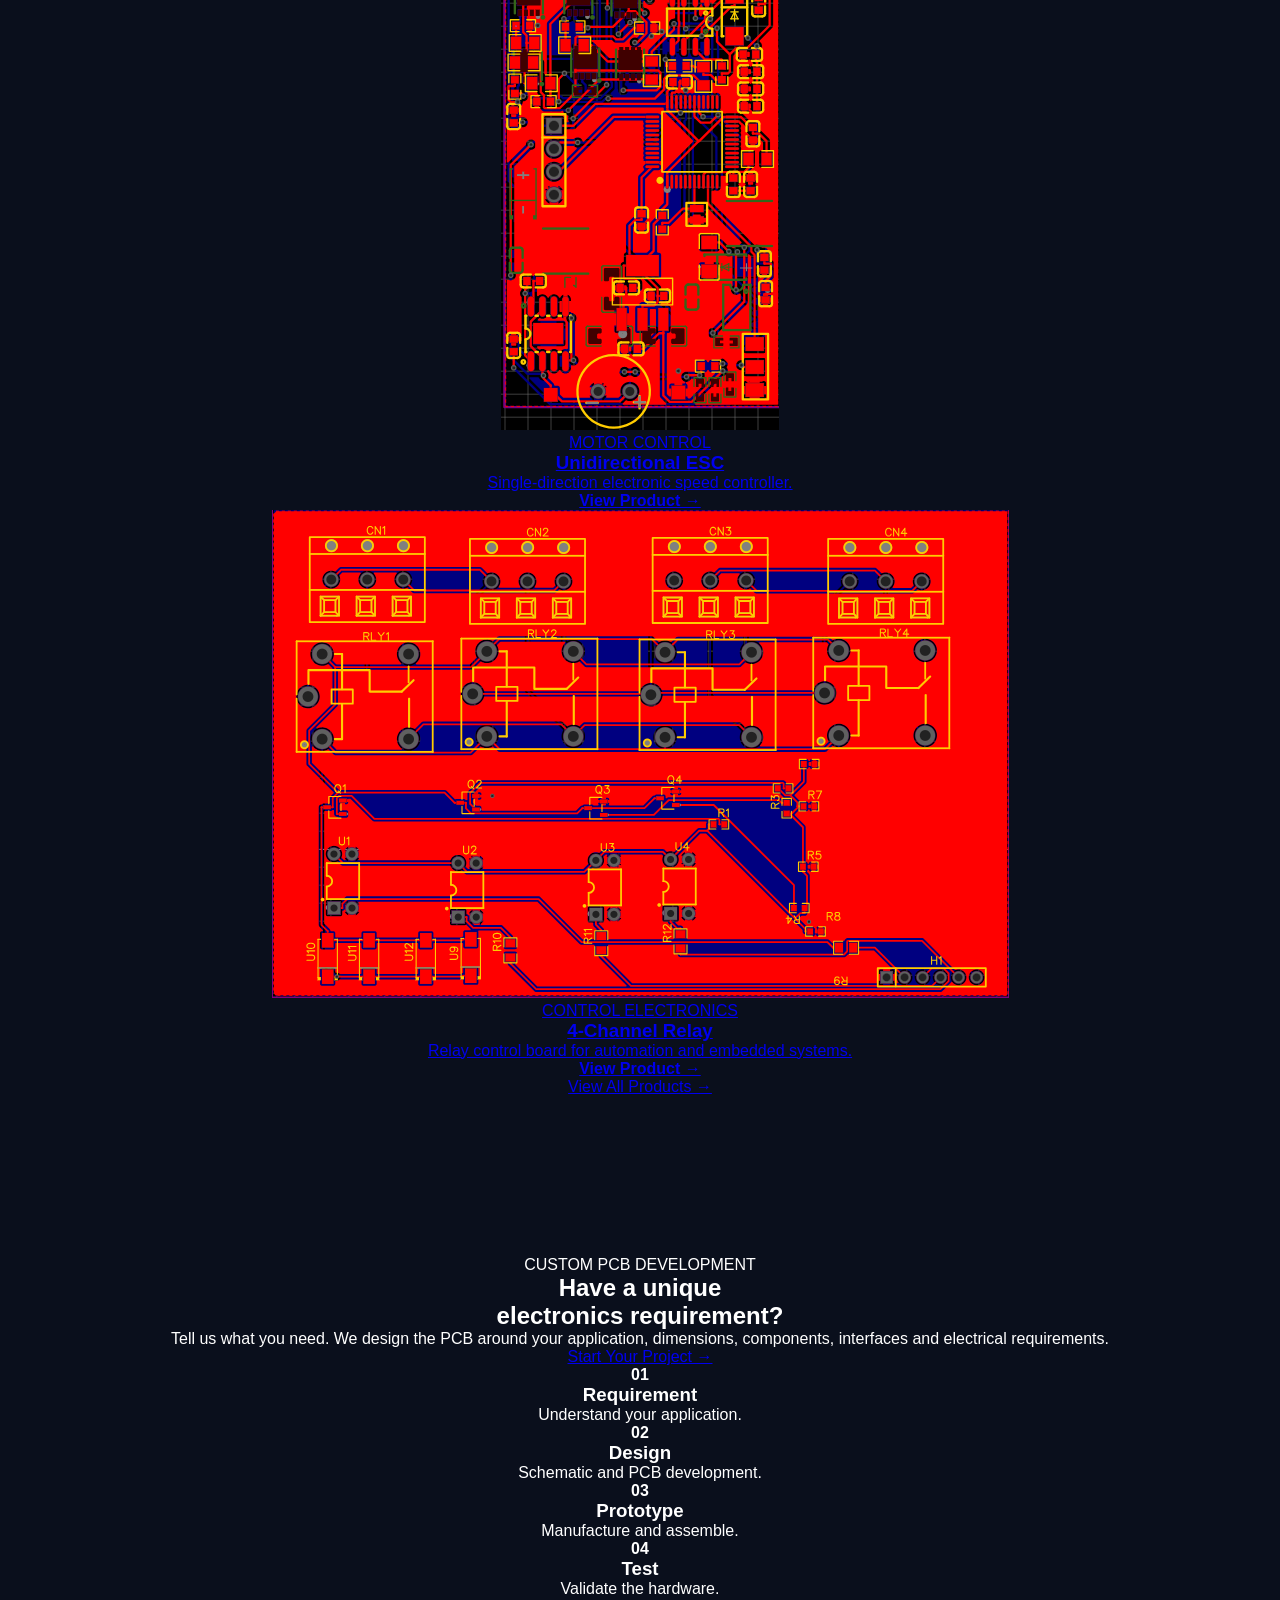
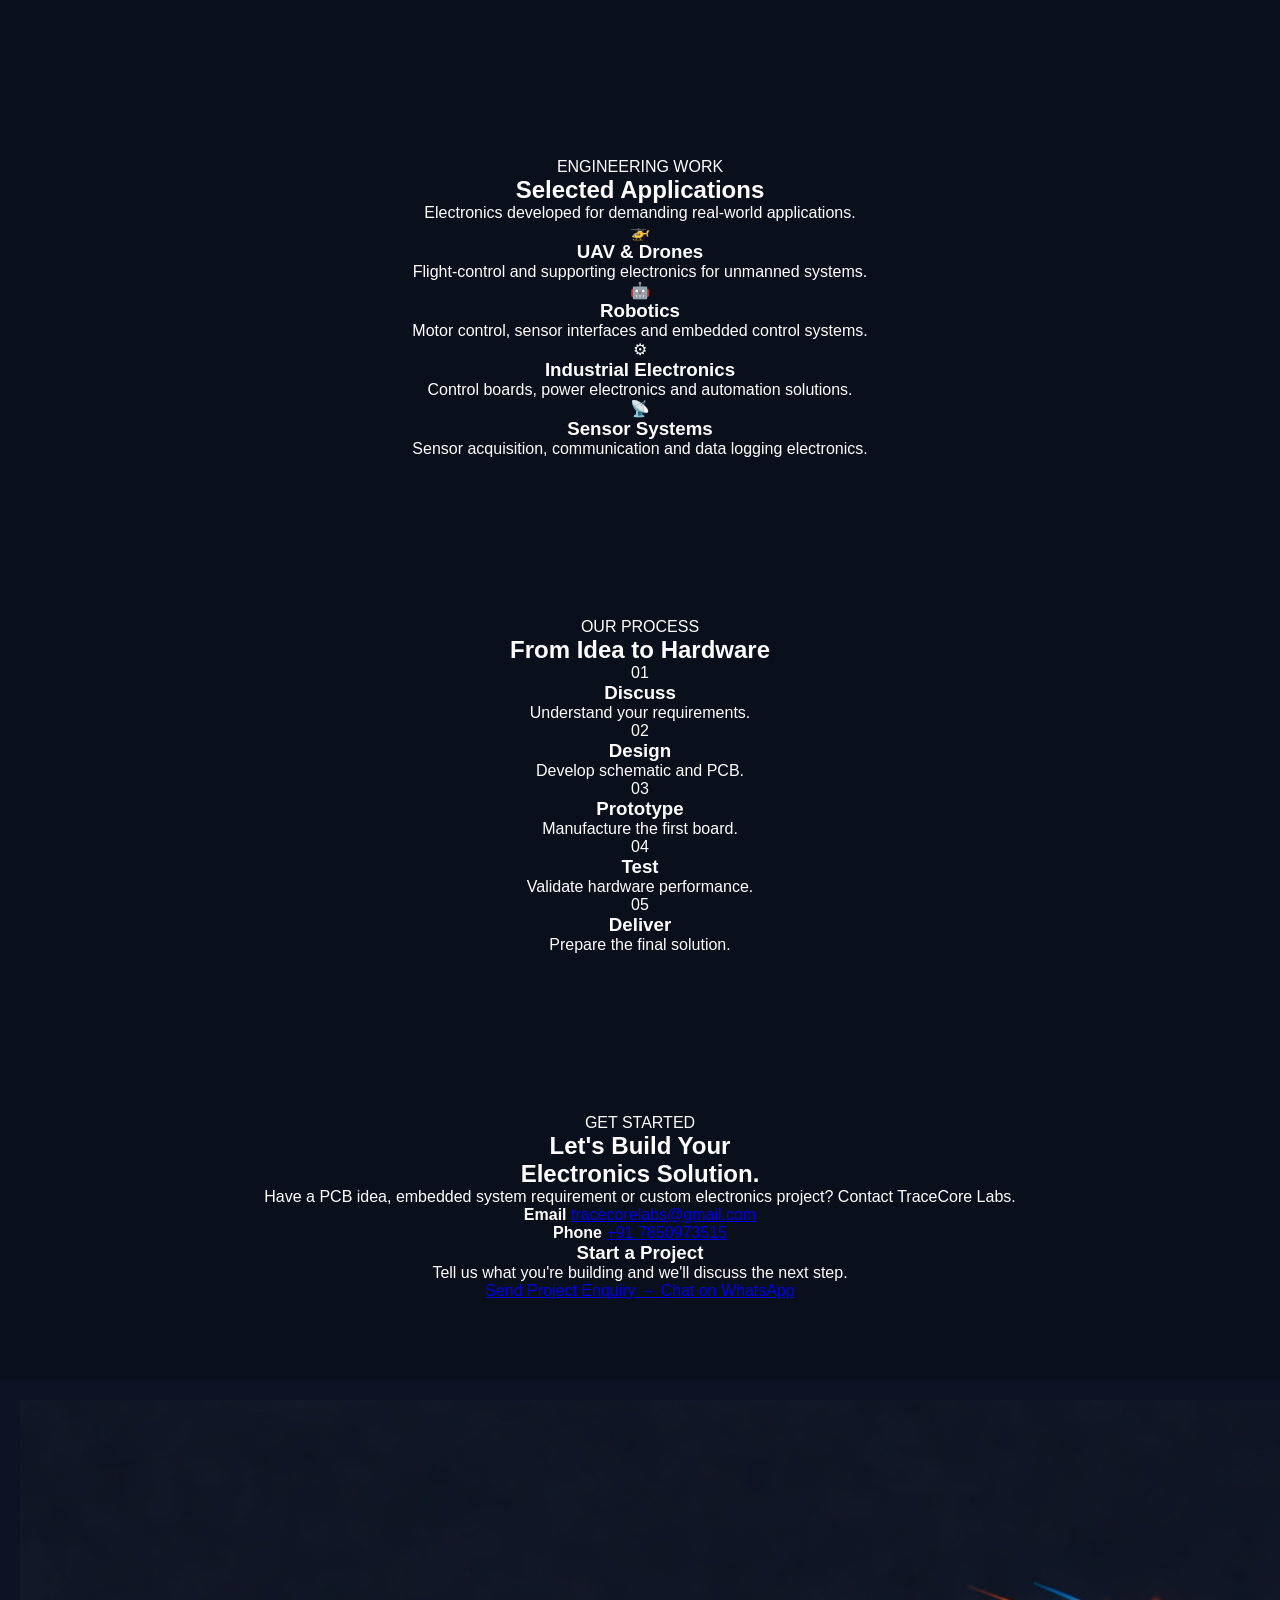
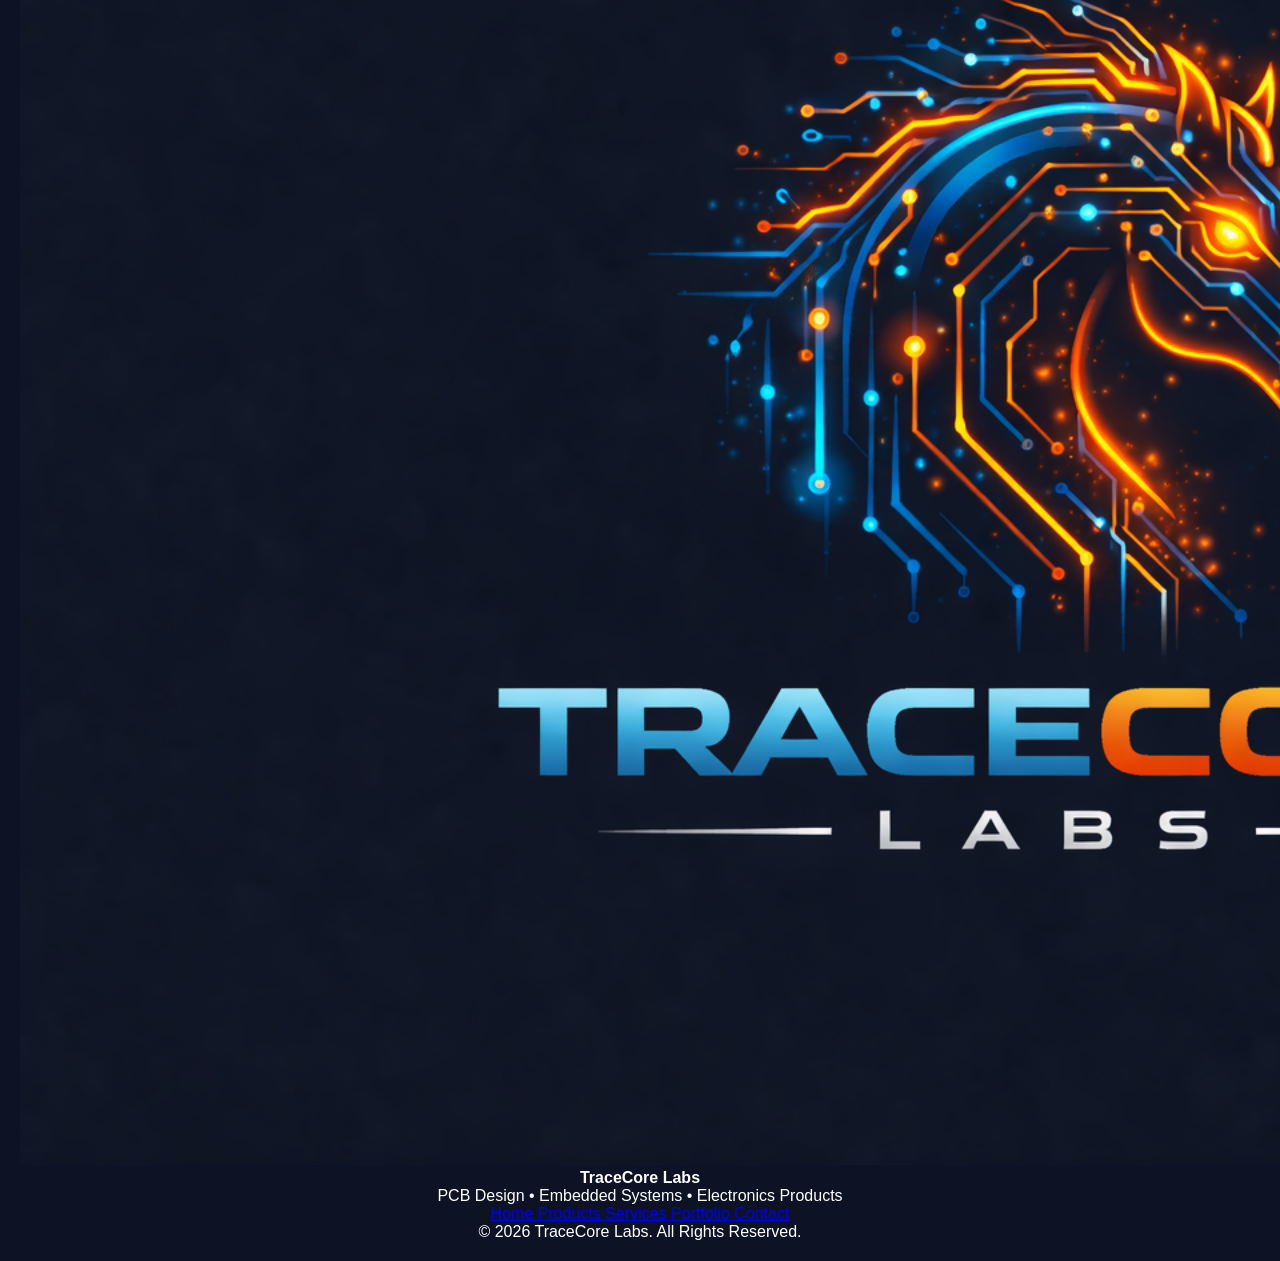
==== commit 4ef04d30: "Update index.html" ====
--- a/index.html
+++ b/index.html
@@ -1,4 +1,3 @@
-```html
 <!DOCTYPE html>
 <html lang="en">
 
@@ -12,10 +11,7 @@
     <meta name="description"
           content="TraceCore Labs - PCB Design, Embedded Systems, Electronics Products and Custom PCB Development.">
 
-    <meta name="keywords"
-          content="PCB Design, Embedded Systems, Flight Controller, ESC, Custom PCB, Electronics, TraceCore Labs">
-
-    <title>TraceCore Labs | PCB & Embedded Electronics</title>
+    <title>TraceCore Labs | Electronics & PCB Solutions</title>
 
     <link rel="stylesheet"
           href="style.css">
@@ -27,17 +23,17 @@
 
 
 <!-- =====================================================
-     NAVIGATION BAR
+     NAVBAR
 ===================================================== -->
 
-<header>
+<header class="navbar">
 
     <div class="logo">
 
         <a href="index.html">
 
             <img src="logo.png"
-                 alt="TraceCore Labs Logo">
+                 alt="TraceCore Labs">
 
             <span>
                 TraceCore Labs
@@ -50,7 +46,8 @@
 
     <nav>
 
-        <a href="index.html">
+        <a href="index.html"
+           class="active">
             Home
         </a>
 
@@ -72,55 +69,348 @@
 
     </nav>
 
+
+    <a href="#contact"
+       class="nav-quote">
+
+        Get a Quote
+
+    </a>
+
 </header>
 
 
 
 <!-- =====================================================
-     HERO SECTION
+     HERO
 ===================================================== -->
 
 <section class="hero">
 
+    <div class="hero-overlay"></div>
+
+
     <div class="hero-content">
 
-        <span class="hero-small-title">
-            TRACECORE LABS
+
+        <div class="hero-badge">
+
+            PCB DESIGN
+            <span>•</span>
+            EMBEDDED SYSTEMS
+            <span>•</span>
+            ELECTRONICS
+
+        </div>
+
+
+        <h1>
+
+            Engineering Electronics
+            <br>
+
+            <span>
+                For Real-World Applications
+            </span>
+
+        </h1>
+
+
+        <p>
+
+            From custom PCB design to embedded systems
+            and electronics products — we turn engineering
+            requirements into reliable hardware.
+
+        </p>
+
+
+        <div class="hero-buttons">
+
+
+            <a href="products.html"
+               class="btn btn-primary">
+
+                Explore Products
+
+            </a>
+
+
+            <a href="#contact"
+               class="btn btn-outline">
+
+                Get a Custom PCB
+
+            </a>
+
+
+        </div>
+
+
+        <div class="hero-trust">
+
+            <div>
+
+                <strong>
+                    PCB
+                </strong>
+
+                <span>
+                    Design
+                </span>
+
+            </div>
+
+
+            <div>
+
+                <strong>
+                    EMBEDDED
+                </strong>
+
+                <span>
+                    Systems
+                </span>
+
+            </div>
+
+
+            <div>
+
+                <strong>
+                    CUSTOM
+                </strong>
+
+                <span>
+                    Electronics
+                </span>
+
+            </div>
+
+        </div>
+
+
+    </div>
+
+</section>
+
+
+
+<!-- =====================================================
+     QUICK SERVICES
+===================================================== -->
+
+<section class="quick-section">
+
+    <div class="quick-container">
+
+
+        <div class="quick-item">
+
+            <div class="quick-icon">
+                PCB
+            </div>
+
+            <div>
+
+                <h3>
+                    PCB Design
+                </h3>
+
+                <p>
+                    Schematic to production-ready PCB
+                </p>
+
+            </div>
+
+        </div>
+
+
+        <div class="quick-item">
+
+            <div class="quick-icon">
+                MCU
+            </div>
+
+            <div>
+
+                <h3>
+                    Embedded Systems
+                </h3>
+
+                <p>
+                    Hardware and firmware development
+                </p>
+
+            </div>
+
+        </div>
+
+
+        <div class="quick-item">
+
+            <div class="quick-icon">
+                PRO
+            </div>
+
+            <div>
+
+                <h3>
+                    Prototyping
+                </h3>
+
+                <p>
+                    Prototype, test and validate
+                </p>
+
+            </div>
+
+        </div>
+
+
+        <div class="quick-item">
+
+            <div class="quick-icon">
+                QC
+            </div>
+
+            <div>
+
+                <h3>
+                    Testing
+                </h3>
+
+                <p>
+                    Debugging and hardware validation
+                </p>
+
+            </div>
+
+        </div>
+
+
+    </div>
+
+</section>
+
+
+
+<!-- =====================================================
+     SERVICES
+===================================================== -->
+
+<section id="services"
+         class="section services-section">
+
+
+    <div class="section-header">
+
+        <span>
+            OUR CAPABILITIES
         </span>
 
-
-        <h1>
-            Precision PCB Design
-            <br>
-            & Embedded Solutions
-        </h1>
-
+        <h2>
+            What We Do
+        </h2>
 
         <p>
-            Building powerful electronics
-            for real-world applications.
+            Complete electronics development for
+            your next product or engineering project.
         </p>
 
-
-        <div class="hero-buttons">
-
-            <a href="products.html"
-               class="hero-button primary">
-
-                Explore Products
-
+    </div>
+
+
+    <div class="service-grid">
+
+
+        <div class="service-card">
+
+            <div class="service-number">
+                01
+            </div>
+
+            <h3>
+                PCB Design
+            </h3>
+
+            <p>
+                Schematic design, component selection,
+                PCB layout, routing and design review.
+            </p>
+
+            <a href="pcb.html">
+                Learn More →
             </a>
 
-
-            <button
-                onclick="scrollToContact()"
-                class="hero-button secondary">
-
-                Get Your PCB Designed
-
-            </button>
-
-        </div>
+        </div>
+
+
+        <div class="service-card">
+
+            <div class="service-number">
+                02
+            </div>
+
+            <h3>
+                Embedded Systems
+            </h3>
+
+            <p>
+                Microcontroller hardware, firmware,
+                communication interfaces and system integration.
+            </p>
+
+            <a href="#contact">
+                Discuss Your Project →
+            </a>
+
+        </div>
+
+
+        <div class="service-card">
+
+            <div class="service-number">
+                03
+            </div>
+
+            <h3>
+                Custom Electronics
+            </h3>
+
+            <p>
+                Complete custom electronics development
+                according to your application requirements.
+            </p>
+
+            <a href="#contact">
+                Start a Project →
+            </a>
+
+        </div>
+
+
+        <div class="service-card">
+
+            <div class="service-number">
+                04
+            </div>
+
+            <h3>
+                Testing & Debugging
+            </h3>
+
+            <p>
+                Hardware bring-up, debugging,
+                testing and design validation.
+            </p>
+
+            <a href="#contact">
+                Contact Us →
+            </a>
+
+        </div>
+
 
     </div>
 
@@ -129,173 +419,46 @@
 
 
 <!-- =====================================================
-     SERVICES SECTION
+     PRODUCTS
 ===================================================== -->
 
-<section id="services"
-         class="services-section">
-
-
-    <div class="section-heading">
-
-        <span>
-            WHAT WE DO
-        </span>
-
-
-        <h2>
-            Our Services
-        </h2>
-
-
-        <p>
-            From PCB design to embedded systems,
-            we develop electronics for real-world applications.
-        </p>
-
-    </div>
-
-
-
-    <div class="cards">
-
-
-        <!-- PCB DESIGN -->
-
-        <a href="pcb.html"
-           class="card">
-
-            <div class="card-icon">
-                🔧
-            </div>
-
-            <h3>
-                PCB Design
-            </h3>
-
-            <p>
-                Professional PCB design and layout
-                for embedded and electronic systems.
-            </p>
-
-        </a>
-
-
-
-        <!-- EMBEDDED -->
-
-        <div class="card">
-
-            <div class="card-icon">
-                ⚡
-            </div>
-
-            <h3>
-                Embedded Systems
-            </h3>
-
-            <p>
-                Hardware and firmware development
-                for microcontroller-based applications.
-            </p>
-
-        </div>
-
-
-
-        <!-- ROBOTICS -->
-
-        <div class="card">
-
-            <div class="card-icon">
-                🤖
-            </div>
-
-            <h3>
-                Robotics Solutions
-            </h3>
-
-            <p>
-                Electronics for drones, UGVs,
-                robotics and automation systems.
-            </p>
-
-        </div>
-
-
-
-        <!-- DEBUGGING -->
-
-        <div class="card">
-
-            <div class="card-icon">
-                🔍
-            </div>
-
-            <h3>
-                Testing & Debugging
-            </h3>
-
-            <p>
-                Hardware debugging, testing and
-                electronics validation.
-            </p>
-
-        </div>
-
-
-    </div>
-
-</section>
-
-
-
-<!-- =====================================================
-     FEATURED PRODUCTS
-===================================================== -->
-
-<section class="featured-section">
-
-
-    <div class="section-heading">
+<section class="section products-section">
+
+
+    <div class="section-header">
 
         <span>
             TRACECORE PRODUCTS
         </span>
 
-
         <h2>
-            Featured Electronics
+            Built Electronics
         </h2>
 
-
         <p>
-            Explore our PCB solutions designed for
-            UAVs, robotics, motor control and automation.
+            Explore our growing range of PCB products
+            for UAVs, robotics, motor control and automation.
         </p>
 
     </div>
 
 
-
-    <div class="featured-grid">
+    <div class="product-grid">
 
 
         <!-- FLIGHT CONTROLLER -->
 
         <a href="products.html"
-           class="featured-card">
-
-            <div class="featured-image">
-
-                <img
-                    src="products/flight-controller.png"
-                    alt="TraceCore Flight Controller">
-
-            </div>
-
-
-            <div class="featured-content">
+           class="home-product">
+
+            <div class="home-product-image">
+
+                <img src="products/flight-controller.png"
+                     alt="Flight Controller">
+
+            </div>
+
+            <div class="home-product-info">
 
                 <span>
                     UAV ELECTRONICS
@@ -323,18 +486,16 @@
         <!-- BIDIRECTIONAL ESC -->
 
         <a href="products.html"
-           class="featured-card">
-
-            <div class="featured-image">
-
-                <img
-                    src="products/esc-bidirectional.png"
-                    alt="TraceCore Bidirectional ESC">
-
-            </div>
-
-
-            <div class="featured-content">
+           class="home-product">
+
+            <div class="home-product-image">
+
+                <img src="products/esc-bidirectional.png"
+                     alt="Bidirectional ESC">
+
+            </div>
+
+            <div class="home-product-info">
 
                 <span>
                     MOTOR CONTROL
@@ -345,8 +506,8 @@
                 </h3>
 
                 <p>
-                    Reversible motor-control electronics
-                    for robotics and embedded applications.
+                    Reversible motor-control
+                    electronics.
                 </p>
 
                 <strong>
@@ -359,33 +520,31 @@
 
 
 
-        <!-- ROCKET FLIGHT CONTROLLER -->
+        <!-- UNIDIRECTIONAL ESC -->
 
         <a href="products.html"
-           class="featured-card">
-
-            <div class="featured-image">
-
-                <img
-                    src="products/rocket-flight-controller.png"
-                    alt="Rocket Flight Controller">
-
-            </div>
-
-
-            <div class="featured-content">
+           class="home-product">
+
+            <div class="home-product-image">
+
+                <img src="products/esc-unidirectional.png"
+                     alt="Unidirectional ESC">
+
+            </div>
+
+            <div class="home-product-info">
 
                 <span>
-                    AEROSPACE ELECTRONICS
+                    MOTOR CONTROL
                 </span>
 
                 <h3>
-                    Rocket Flight Controller
+                    Unidirectional ESC
                 </h3>
 
                 <p>
-                    Dedicated flight-control electronics
-                    for experimental aerospace applications.
+                    Single-direction electronic
+                    speed controller.
                 </p>
 
                 <strong>
@@ -398,33 +557,31 @@
 
 
 
-        <!-- RELAY MODULE -->
+        <!-- RELAY -->
 
         <a href="products.html"
-           class="featured-card">
-
-            <div class="featured-image">
-
-                <img
-                    src="products/four-channel-relay.png"
-                    alt="4 Channel Relay Module">
-
-            </div>
-
-
-            <div class="featured-content">
+           class="home-product">
+
+            <div class="home-product-image">
+
+                <img src="products/four-channel-relay.png"
+                     alt="4 Channel Relay Module">
+
+            </div>
+
+            <div class="home-product-info">
 
                 <span>
                     CONTROL ELECTRONICS
                 </span>
 
                 <h3>
-                    4-Channel Relay Module
+                    4-Channel Relay
                 </h3>
 
                 <p>
-                    Four-channel relay control
-                    for embedded and automation systems.
+                    Relay control board for
+                    automation and embedded systems.
                 </p>
 
                 <strong>
@@ -439,52 +596,63 @@
     </div>
 
 
-
-    <div class="products-button">
-
-        <a href="products.html">
+    <div class="center-button">
+
+        <a href="products.html"
+           class="btn btn-primary">
+
             View All Products →
-        </a>
-
-    </div>
+
+        </a>
+
+    </div>
+
 
 </section>
 
 
 
 <!-- =====================================================
-     CUSTOM PCB SECTION
+     CUSTOM PCB
 ===================================================== -->
 
-<section class="custom-home-section">
-
-
-    <div class="custom-home-container">
-
-
-        <div class="custom-home-text">
+<section class="custom-section">
+
+
+    <div class="custom-container">
+
+
+        <div class="custom-left">
 
             <span>
-                CUSTOM ELECTRONICS
+                CUSTOM PCB DEVELOPMENT
             </span>
 
 
             <h2>
-                Have a Unique
+
+                Have a unique
                 <br>
-                PCB Requirement?
+
+                <strong>
+                    electronics requirement?
+                </strong>
+
             </h2>
 
 
             <p>
-                We design custom PCBs according to
-                your electrical, mechanical and
-                application requirements.
+
+                Tell us what you need.
+                We design the PCB around your
+                application, dimensions, components,
+                interfaces and electrical requirements.
+
             </p>
 
 
             <a href="#contact"
-               class="custom-home-button">
+               class="btn btn-primary">
 
                 Start Your Project →
 
@@ -493,40 +661,105 @@
         </div>
 
 
-        <div class="custom-home-process">
-
-
-            <div>
-                <strong>01</strong>
-                <span>Requirement</span>
-            </div>
-
-
-            <div>
-                <strong>02</strong>
-                <span>Schematic</span>
-            </div>
-
-
-            <div>
-                <strong>03</strong>
-                <span>PCB Design</span>
-            </div>
-
-
-            <div>
-                <strong>04</strong>
-                <span>Prototype</span>
-            </div>
-
-
-            <div>
-                <strong>05</strong>
-                <span>Testing</span>
-            </div>
-
-
-        </div>
+
+        <div class="custom-right">
+
+
+            <div class="custom-step">
+
+                <strong>
+                    01
+                </strong>
+
+                <div>
+
+                    <h3>
+                        Requirement
+                    </h3>
+
+                    <p>
+                        Understand your application.
+                    </p>
+
+                </div>
+
+            </div>
+
+
+            <div class="custom-line"></div>
+
+
+            <div class="custom-step">
+
+                <strong>
+                    02
+                </strong>
+
+                <div>
+
+                    <h3>
+                        Design
+                    </h3>
+
+                    <p>
+                        Schematic and PCB development.
+                    </p>
+
+                </div>
+
+            </div>
+
+
+            <div class="custom-line"></div>
+
+
+            <div class="custom-step">
+
+                <strong>
+                    03
+                </strong>
+
+                <div>
+
+                    <h3>
+                        Prototype
+                    </h3>
+
+                    <p>
+                        Manufacture and assemble.
+                    </p>
+
+                </div>
+
+            </div>
+
+
+            <div class="custom-line"></div>
+
+
+            <div class="custom-step">
+
+                <strong>
+                    04
+                </strong>
+
+                <div>
+
+                    <h3>
+                        Test
+                    </h3>
+
+                    <p>
+                        Validate the hardware.
+                    </p>
+
+                </div>
+
+            </div>
+
+
+        </div>
+
 
     </div>
 
@@ -535,64 +768,91 @@
 
 
 <!-- =====================================================
-     PORTFOLIO SECTION
+     PORTFOLIO
 ===================================================== -->
 
 <section id="portfolio"
-         class="portfolio-section">
-
-
-    <div class="section-heading">
+         class="section portfolio-section">
+
+
+    <div class="section-header">
 
         <span>
-            OUR WORK
+            ENGINEERING WORK
         </span>
 
-
         <h2>
-            Engineering Portfolio
+            Selected Applications
         </h2>
 
-
         <p>
-            Electronics developed for drones,
-            robotics, embedded systems and
+            Electronics developed for demanding
             real-world applications.
         </p>
 
     </div>
 
 
-
-    <div class="cards">
-
-
-        <!-- UGV -->
-
-        <div class="card">
-
-            <div class="card-icon">
+    <div class="application-grid">
+
+
+        <div class="application-card">
+
+            <div>
+                🚁
+            </div>
+
+            <h3>
+                UAV & Drones
+            </h3>
+
+            <p>
+                Flight-control and supporting
+                electronics for unmanned systems.
+            </p>
+
+        </div>
+
+
+        <div class="application-card">
+
+            <div>
                 🤖
             </div>
 
             <h3>
-                UGV System
-            </h3>
-
-            <p>
-                Embedded control electronics
-                for unmanned ground vehicles.
-            </p>
-
-        </div>
-
-
-
-        <!-- SENSOR -->
-
-        <div class="card">
-
-            <div class="card-icon">
+                Robotics
+            </h3>
+
+            <p>
+                Motor control, sensor interfaces
+                and embedded control systems.
+            </p>
+
+        </div>
+
+
+        <div class="application-card">
+
+            <div>
+                ⚙
+            </div>
+
+            <h3>
+                Industrial Electronics
+            </h3>
+
+            <p>
+                Control boards, power electronics
+                and automation solutions.
+            </p>
+
+        </div>
+
+
+        <div class="application-card">
+
+            <div>
                 📡
             </div>
 
@@ -601,50 +861,8 @@
             </h3>
 
             <p>
-                Sensor interface and
-                environmental monitoring electronics.
-            </p>
-
-        </div>
-
-
-
-        <!-- POWER -->
-
-        <div class="card">
-
-            <div class="card-icon">
-                ⚡
-            </div>
-
-            <h3>
-                Power Electronics
-            </h3>
-
-            <p>
-                Power distribution, regulation
-                and motor-control electronics.
-            </p>
-
-        </div>
-
-
-
-        <!-- DRONE -->
-
-        <div class="card">
-
-            <div class="card-icon">
-                🚁
-            </div>
-
-            <h3>
-                UAV Electronics
-            </h3>
-
-            <p>
-                Flight-control and supporting
-                electronics for UAV applications.
+                Sensor acquisition, communication
+                and data logging electronics.
             </p>
 
         </div>
@@ -657,100 +875,108 @@
 
 
 <!-- =====================================================
-     WHY TRACECORE
+     HOW WE WORK
 ===================================================== -->
 
-<section class="why-section">
-
-
-    <div class="section-heading">
+<section class="process-section">
+
+
+    <div class="section-header">
 
         <span>
-            WHY TRACECORE LABS
+            OUR PROCESS
         </span>
 
-
         <h2>
-            Engineering With Purpose
+            From Idea to Hardware
         </h2>
 
     </div>
 
 
-
-    <div class="why-grid">
-
-
-        <div class="why-card">
+    <div class="process-grid">
+
+
+        <div class="process-card">
 
             <div>
                 01
             </div>
 
             <h3>
-                Engineering First
-            </h3>
-
-            <p>
-                Electronics designed with
-                real-world deployment in mind.
-            </p>
-
-        </div>
-
-
-
-        <div class="why-card">
+                Discuss
+            </h3>
+
+            <p>
+                Understand your requirements.
+            </p>
+
+        </div>
+
+
+        <div class="process-card">
 
             <div>
                 02
             </div>
 
             <h3>
-                Custom Solutions
-            </h3>
-
-            <p>
-                Hardware tailored to your
-                exact application requirements.
-            </p>
-
-        </div>
-
-
-
-        <div class="why-card">
+                Design
+            </h3>
+
+            <p>
+                Develop schematic and PCB.
+            </p>
+
+        </div>
+
+
+        <div class="process-card">
 
             <div>
                 03
             </div>
 
             <h3>
-                Prototype to Product
-            </h3>
-
-            <p>
-                From initial concept and PCB
-                design to prototype and testing.
-            </p>
-
-        </div>
-
-
-
-        <div class="why-card">
+                Prototype
+            </h3>
+
+            <p>
+                Manufacture the first board.
+            </p>
+
+        </div>
+
+
+        <div class="process-card">
 
             <div>
                 04
             </div>
 
             <h3>
-                Embedded Expertise
-            </h3>
-
-            <p>
-                Hardware and firmware developed
-                together for reliable systems.
+                Test
+            </h3>
+
+            <p>
+                Validate hardware performance.
+            </p>
+
+        </div>
+
+
+        <div class="process-card">
+
+            <div>
+                05
+            </div>
+
+            <h3>
+                Deliver
+            </h3>
+
+            <p>
+                Prepare the final solution.
             </p>
 
         </div>
@@ -763,89 +989,67 @@
 
 
 <!-- =====================================================
-     CONTACT SECTION
+     CONTACT
 ===================================================== -->
 
 <section id="contact"
          class="contact-section">
 
 
-    <div class="section-heading">
-
-        <span>
-            GET IN TOUCH
-        </span>
-
-
-        <h2>
-            Start Your Project
-        </h2>
-
-
-        <p>
-            Have a PCB idea or electronics requirement?
-            Let's discuss your project.
-        </p>
-
-    </div>
-
-
-
     <div class="contact-container">
 
 
-        <div class="contact-info">
-
-
-            <h3>
-                TraceCore Labs
-            </h3>
-
-
-            <p>
-                PCB Design • Embedded Systems
-                • Electronics Products
-            </p>
-
-
-            <div class="contact-item">
-
-                <strong>
-                    Email
-                </strong>
-
-                <a href="mailto:tracecorelabs@gmail.com">
-                    tracecorelabs@gmail.com
-                </a>
-
-            </div>
-
-
-            <div class="contact-item">
-
-                <strong>
-                    Email
-                </strong>
-
-                <a href="mailto:rg97506@gmail.com">
-                    rg97506@gmail.com
-                </a>
-
-            </div>
-
-
-            <div class="contact-item">
-
-                <strong>
-                    Phone
-                </strong>
-
-                <a href="tel:+917850973515">
-                    +91 7850973515
-                </a>
-
-            </div>
-
+        <div class="contact-left">
+
+            <span>
+                GET STARTED
+            </span>
+
+
+            <h2>
+                Let's Build Your
+                <br>
+                Electronics Solution.
+            </h2>
+
+
+            <p>
+                Have a PCB idea, embedded system
+                requirement or custom electronics project?
+                Contact TraceCore Labs.
+            </p>
+
+
+            <div class="contact-details">
+
+
+                <div>
+
+                    <strong>
+                        Email
+                    </strong>
+
+                    <a href="mailto:tracecorelabs@gmail.com">
+                        tracecorelabs@gmail.com
+                    </a>
+
+                </div>
+
+
+                <div>
+
+                    <strong>
+                        Phone
+                    </strong>
+
+                    <a href="tel:+917850973515">
+                        +91 7850973515
+                    </a>
+
+                </div>
+
+
+            </div>
 
         </div>
 
@@ -855,37 +1059,34 @@
 
 
             <h3>
-                Tell Us About Your Project
-            </h3>
-
-
-            <p>
-                Contact us for custom PCB design,
-                electronics development or product enquiries.
-            </p>
-
-
-            <div class="contact-buttons">
-
-                <a
-                    href="mailto:tracecorelabs@gmail.com?subject=PCB%20Project%20Enquiry"
-                    class="contact-button primary">
-
-                    Email Us
-
-                </a>
-
-
-                <a
-                    href="https://wa.me/917850973515"
-                    target="_blank"
-                    class="contact-button whatsapp">
-
-                    WhatsApp
-
-                </a>
-
-            </div>
+                Start a Project
+            </h3>
+
+
+            <p>
+                Tell us what you're building
+                and we'll discuss the next step.
+            </p>
+
+
+            <a
+                href="mailto:tracecorelabs@gmail.com?subject=TraceCore%20Labs%20Project%20Enquiry"
+                class="contact-button">
+
+                Send Project Enquiry →
+
+            </a>
+
+
+            <a
+                href="https://wa.me/917850973515"
+                target="_blank"
+                class="whatsapp-button">
+
+                Chat on WhatsApp
+
+            </a>
+
 
         </div>
 
@@ -903,18 +1104,21 @@
 <footer>
 
 
-    <div class="footer-logo">
-
-        TraceCore Labs
+    <div class="footer-brand">
+
+        <img src="logo.png"
+             alt="TraceCore Labs">
+
+        <strong>
+            TraceCore Labs
+        </strong>
 
     </div>
 
 
     <p>
-
         PCB Design • Embedded Systems •
         Electronics Products
-
     </p>
 
 
@@ -954,29 +1158,6 @@
 </footer>
 
 
-
-<!-- =====================================================
-     JAVASCRIPT
-===================================================== -->
-
-<script>
-
-function scrollToContact() {
-
-    document
-        .getElementById("contact")
-        .scrollIntoView({
-
-            behavior: "smooth"
-
-        });
-
-}
-
-</script>
-
-
 </body>
 
 </html>
-```
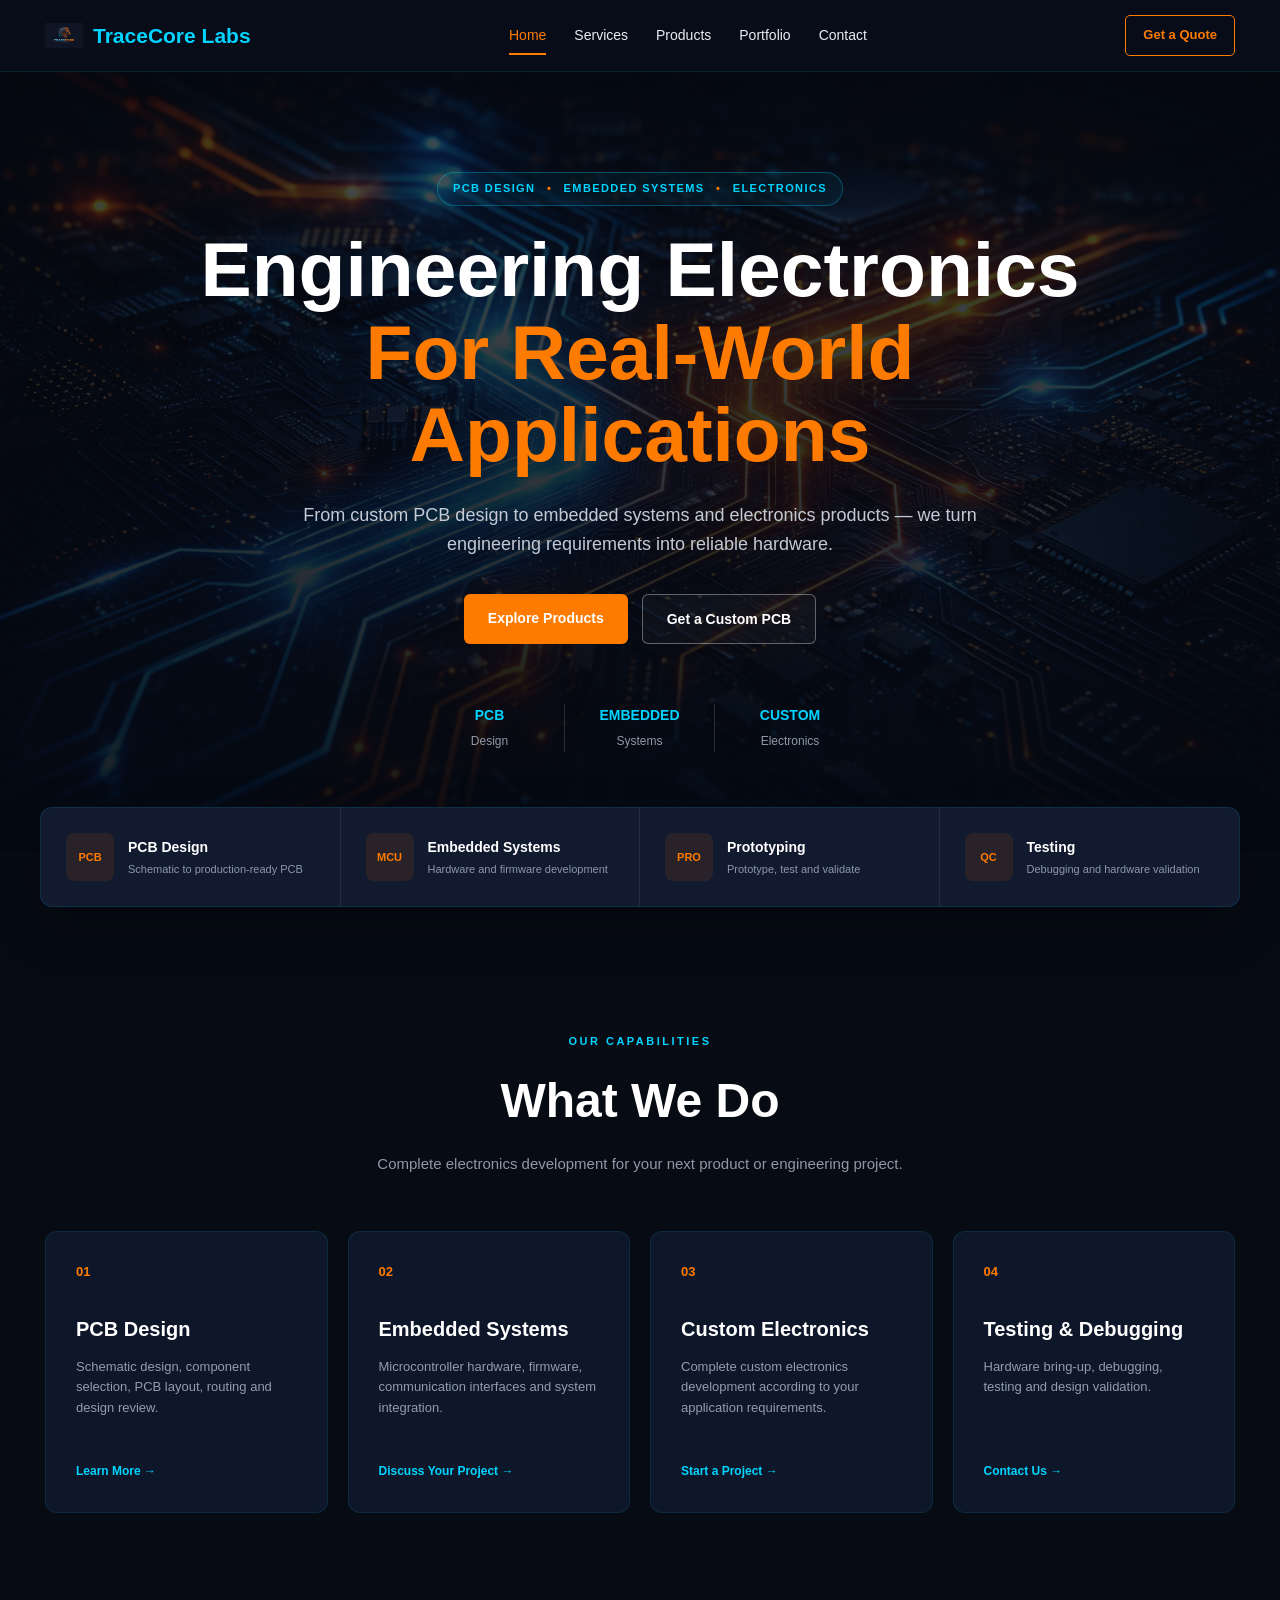
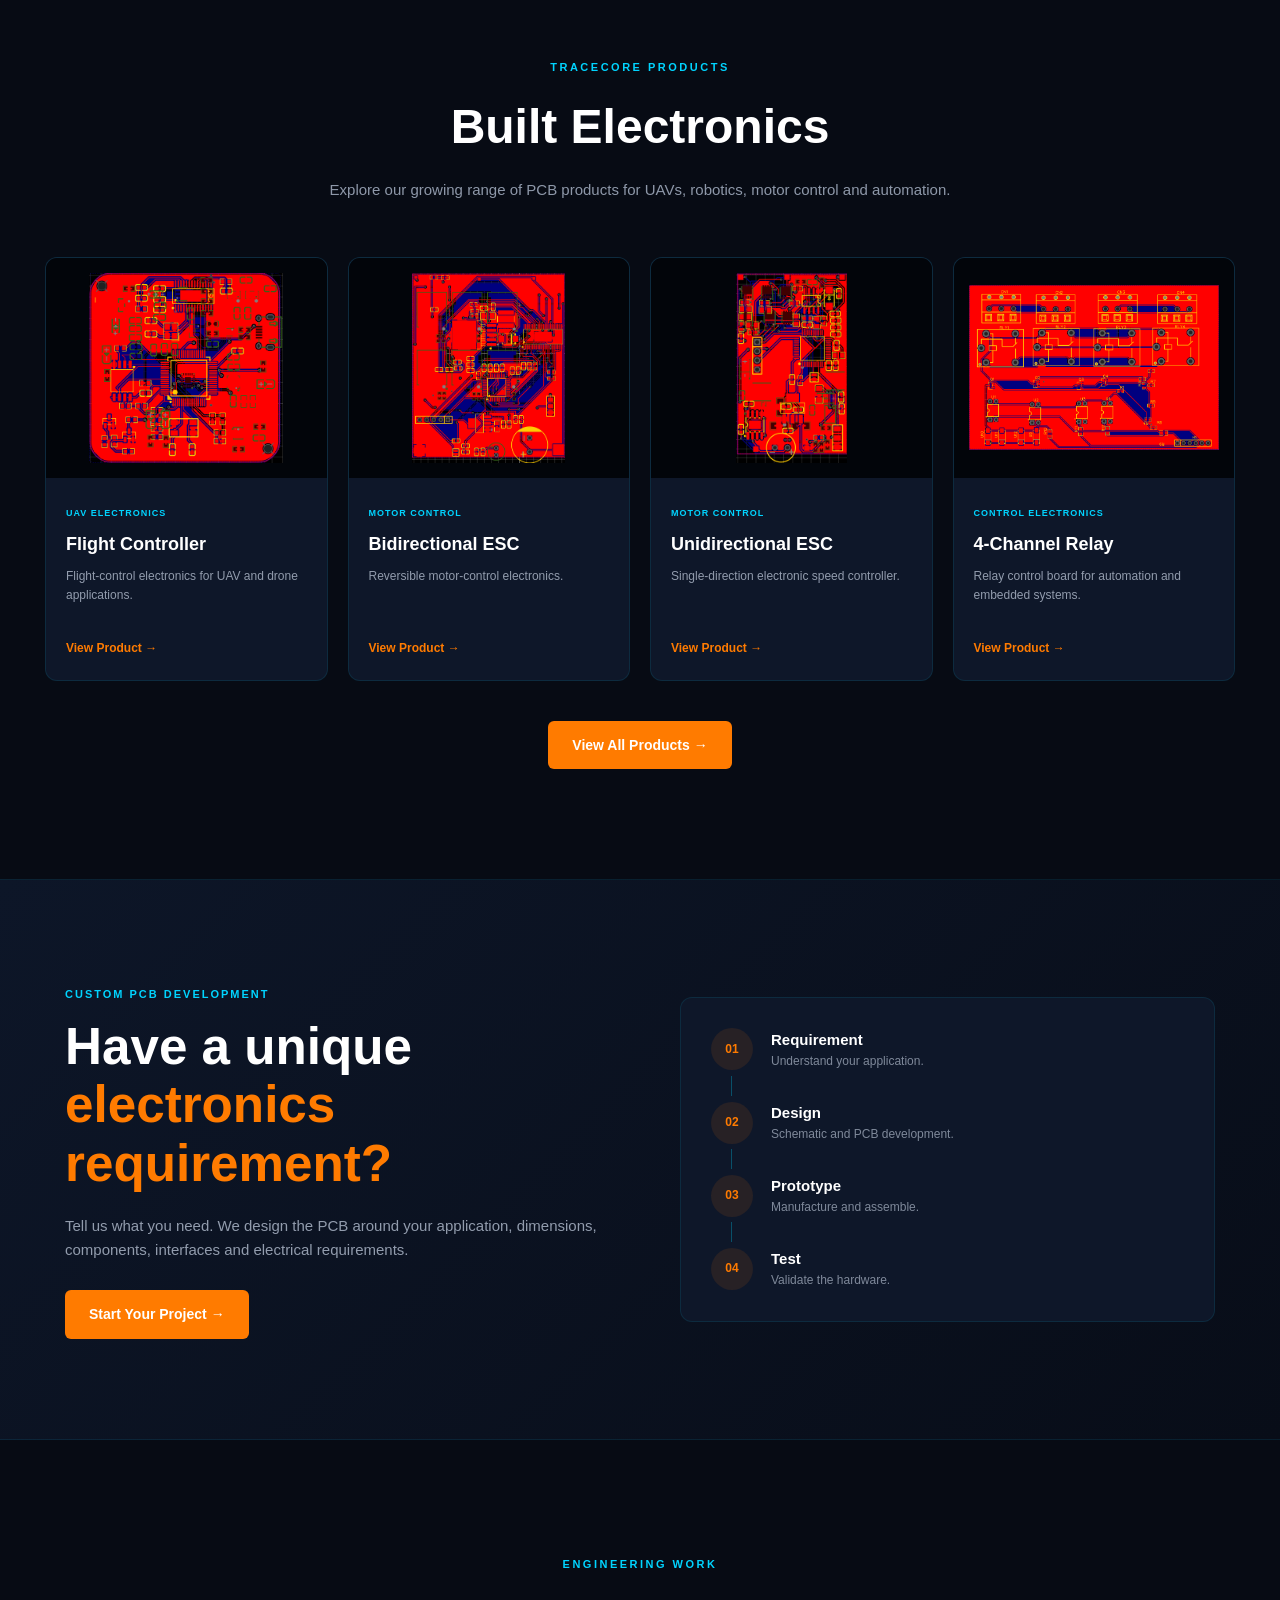
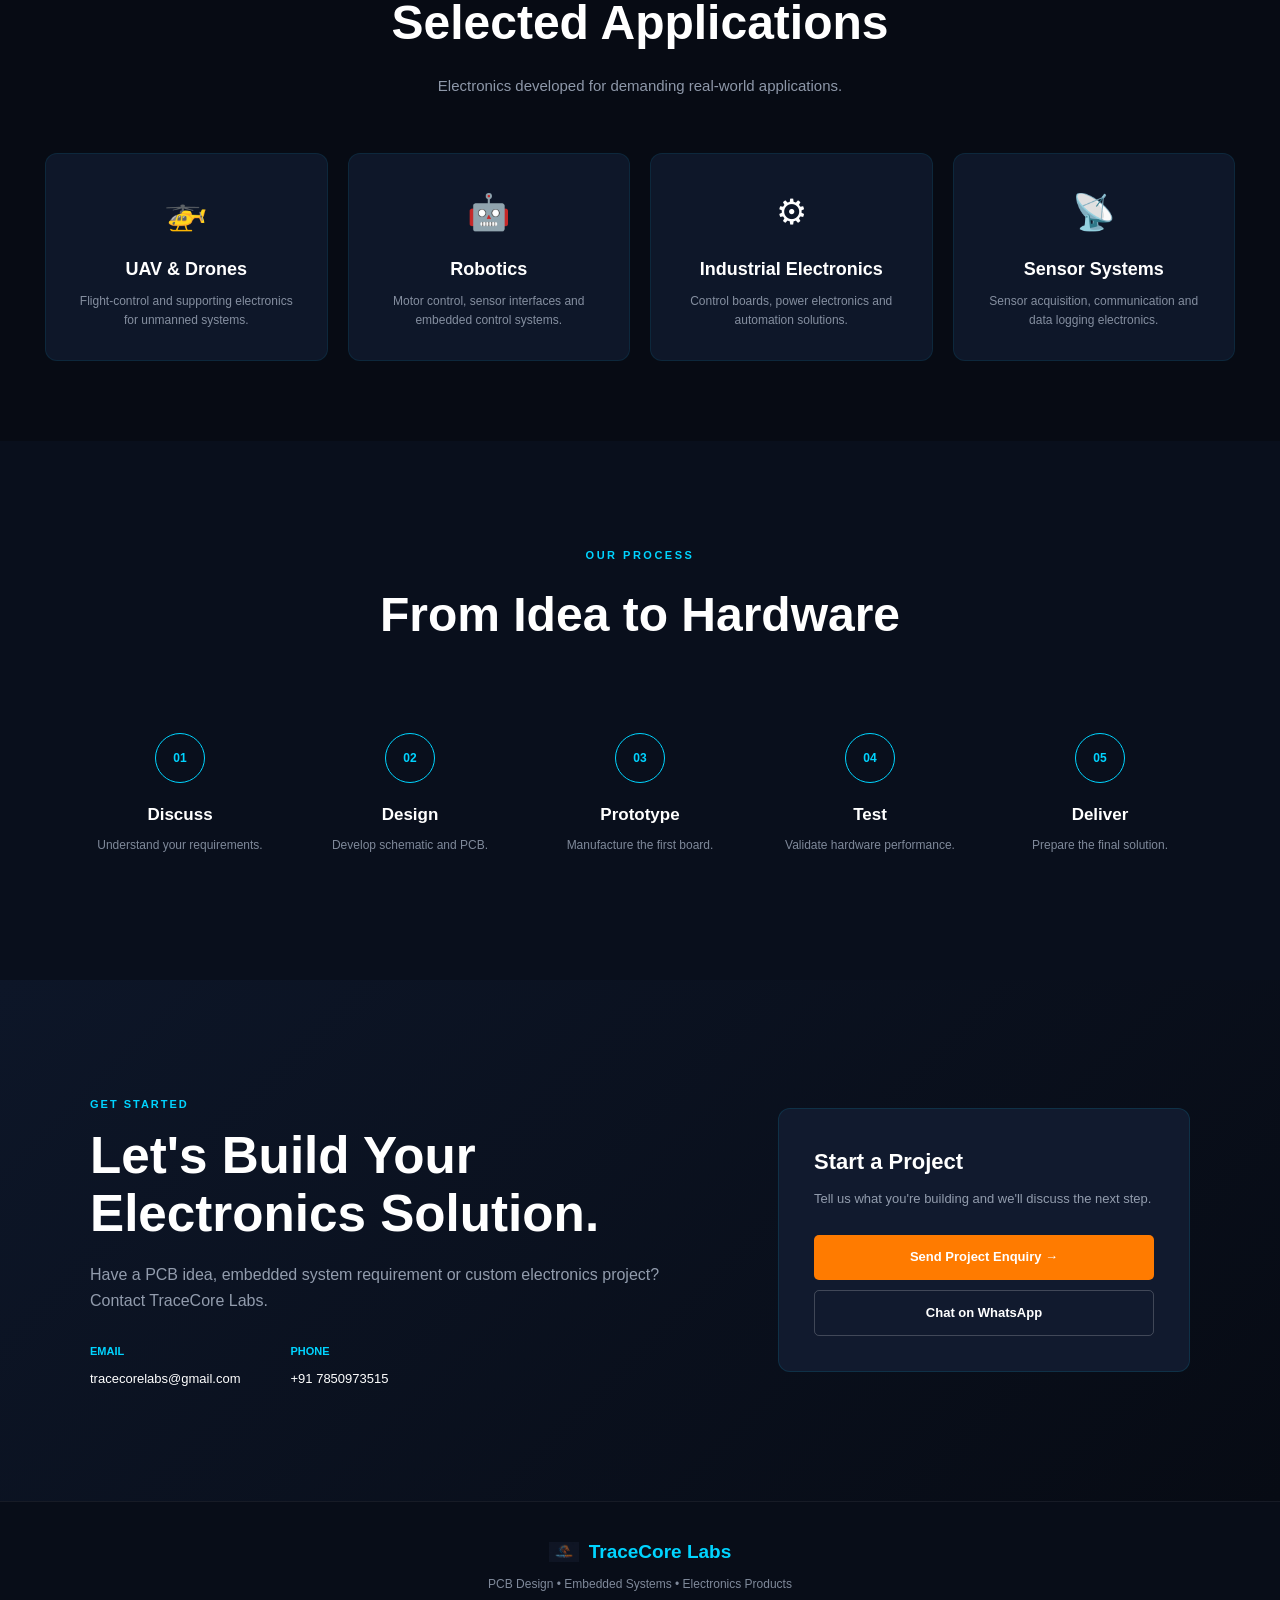
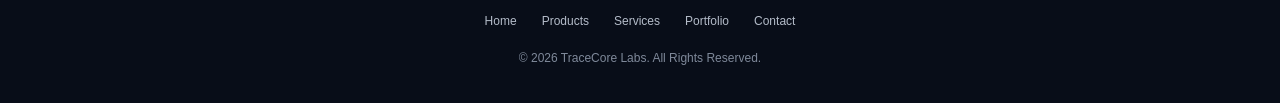
==== commit de188638: "Update index.html" ====
--- a/index.html
+++ b/index.html
@@ -10,6 +10,9 @@
 
     <meta name="description"
           content="TraceCore Labs - PCB Design, Embedded Systems, Electronics Products and Custom PCB Development.">
+
+    <meta name="keywords"
+          content="PCB Design, Embedded Systems, Flight Controller, ESC, Custom PCB, Electronics, TraceCore Labs">
 
     <title>TraceCore Labs | Electronics & PCB Solutions</title>
 
@@ -1069,6 +1072,8 @@
             </p>
 
 
+            <!-- EMAIL -->
+
             <a
                 href="mailto:tracecorelabs@gmail.com?subject=TraceCore%20Labs%20Project%20Enquiry"
                 class="contact-button">
@@ -1078,9 +1083,12 @@
             </a>
 
 
+            <!-- WHATSAPP -->
+
             <a
-                href="https://wa.me/917850973515"
+                href="https://wa.me/917850973515?text=Hello%20TraceCore%20Labs!%20%F0%9F%91%8B%0AI%20came%20across%20your%20website%20and%20I%27m%20interested%20in%20your%20PCB%2Felectronics%20services.%0AI%20would%20like%20to%20discuss%20my%20requirement%20with%20you."
                 target="_blank"
+                rel="noopener noreferrer"
                 class="whatsapp-button">
 
                 Chat on WhatsApp
--- a/style.css
+++ b/style.css
@@ -1,191 +1,1848 @@
-/* RESET */
+/* =====================================================
+   TRACECORE LABS
+   MAIN WEBSITE STYLE
+===================================================== */
+
+
+/* =====================================================
+   RESET
+===================================================== */
+
 * {
+
     margin: 0;
+
     padding: 0;
+
     box-sizing: border-box;
-}
-
-/* BODY */
+
+}
+
+
+html {
+
+    scroll-behavior: smooth;
+
+}
+
+
 body {
-    font-family: 'Segoe UI', sans-serif;
-    background: #0a0f1c;
+
+    font-family:
+        "Segoe UI",
+        Arial,
+        sans-serif;
+
+    background: #070b14;
+
     color: white;
-}
-
-/* NAVBAR */
-header {
+
+    line-height: 1.6;
+
+}
+
+
+a {
+
+    color: inherit;
+
+}
+
+
+/* =====================================================
+   NAVBAR
+===================================================== */
+
+.navbar {
+
+    position: sticky;
+
+    top: 0;
+
+    z-index: 1000;
+
+    height: 72px;
+
     display: flex;
+
+    align-items: center;
+
     justify-content: space-between;
+
+    padding: 0 45px;
+
+    background:
+        rgba(8, 13, 26, 0.96);
+
+    border-bottom:
+        1px solid
+        rgba(0, 212, 255, 0.10);
+
+    backdrop-filter: blur(12px);
+
+}
+
+
+.logo a {
+
+    display: flex;
+
     align-items: center;
-    padding: 15px 40px;
-    background: #0d1324;
-}
-
-/* LOGO */
-.logo {
+
+    gap: 10px;
+
+    text-decoration: none;
+
+}
+
+
+.logo img {
+
+    width: 38px;
+
+    height: 38px;
+
+    object-fit: contain;
+
+}
+
+
+.logo span {
+
+    color: #00d4ff;
+
+    font-size: 21px;
+
+    font-weight: 700;
+
+}
+
+
+nav {
+
     display: flex;
+
     align-items: center;
-}
-
-.logo img {
-    width: 40px;
-    margin-right: 10px;
-}
-
-.logo span {
+
+    gap: 28px;
+
+}
+
+
+nav a {
+
+    position: relative;
+
+    color: #e9edf4;
+
+    text-decoration: none;
+
+    font-size: 14px;
+
+    transition: 0.3s;
+
+}
+
+
+nav a:hover,
+nav a.active {
+
+    color: #ff7b00;
+
+}
+
+
+nav a::after {
+
+    content: "";
+
+    position: absolute;
+
+    left: 0;
+
+    bottom: -8px;
+
+    width: 0;
+
+    height: 2px;
+
+    background: #ff7b00;
+
+    transition: 0.3s;
+
+}
+
+
+nav a:hover::after,
+nav a.active::after {
+
+    width: 100%;
+
+}
+
+
+.nav-quote {
+
+    padding:
+        9px 17px;
+
+    border:
+        1px solid
+        #ff7b00;
+
+    border-radius: 5px;
+
+    color: #ff7b00;
+
+    text-decoration: none;
+
+    font-size: 13px;
+
+    font-weight: 600;
+
+    transition: 0.3s;
+
+}
+
+
+.nav-quote:hover {
+
+    background: #ff7b00;
+
+    color: white;
+
+}
+
+
+/* =====================================================
+   HERO
+===================================================== */
+
+.hero {
+
+    position: relative;
+
+    min-height: 680px;
+
+    display: flex;
+
+    justify-content: center;
+
+    align-items: center;
+
+    text-align: center;
+
+    padding: 100px 20px;
+
+    background-image:
+        url("background.png");
+
+    background-size: cover;
+
+    background-position: center;
+
+}
+
+
+.hero-overlay {
+
+    position: absolute;
+
+    inset: 0;
+
+    background:
+        linear-gradient(
+            180deg,
+            rgba(5, 9, 18, 0.72),
+            rgba(5, 9, 18, 0.92)
+        );
+
+}
+
+
+.hero-content {
+
+    position: relative;
+
+    z-index: 2;
+
+    max-width: 950px;
+
+}
+
+
+.hero-badge {
+
+    display: inline-block;
+
+    margin-bottom: 22px;
+
+    padding:
+        7px 15px;
+
+    border:
+        1px solid
+        rgba(0, 212, 255, 0.30);
+
+    border-radius: 30px;
+
+    background:
+        rgba(0, 212, 255, 0.05);
+
     color: #00d4ff;
+
+    font-size: 11px;
+
+    font-weight: 700;
+
+    letter-spacing: 1.4px;
+
+}
+
+
+.hero-badge span {
+
+    margin: 0 7px;
+
+    color: #ff7b00;
+
+}
+
+
+.hero h1 {
+
+    font-size:
+        clamp(
+            2.7rem,
+            6vw,
+            5rem
+        );
+
+    line-height: 1.08;
+
+    margin-bottom: 25px;
+
+    color: white;
+
+}
+
+
+.hero h1 span {
+
+    color: #ff7b00;
+
+}
+
+
+.hero p {
+
+    max-width: 720px;
+
+    margin:
+        0 auto;
+
+    color: #c4cad5;
+
+    font-size: 18px;
+
+}
+
+
+.hero-buttons {
+
+    display: flex;
+
+    justify-content: center;
+
+    gap: 14px;
+
+    margin-top: 35px;
+
+}
+
+
+.btn {
+
+    display: inline-block;
+
+    padding:
+        13px 24px;
+
+    border-radius: 6px;
+
+    text-decoration: none;
+
+    font-size: 14px;
+
+    font-weight: 700;
+
+    transition: 0.3s;
+
+}
+
+
+.btn-primary {
+
+    background: #ff7b00;
+
+    color: white;
+
+}
+
+
+.btn-primary:hover {
+
+    background: #ff8e20;
+
+    transform:
+        translateY(-3px);
+
+    box-shadow:
+        0 10px 25px
+        rgba(255, 123, 0, 0.20);
+
+}
+
+
+.btn-outline {
+
+    border:
+        1px solid
+        rgba(255, 255, 255, 0.35);
+
+    color: white;
+
+    background:
+        rgba(255, 255, 255, 0.03);
+
+}
+
+
+.btn-outline:hover {
+
+    border-color: #00d4ff;
+
+    color: #00d4ff;
+
+}
+
+
+.hero-trust {
+
+    display: flex;
+
+    justify-content: center;
+
+    gap: 0;
+
+    margin-top: 60px;
+
+}
+
+
+.hero-trust div {
+
+    min-width: 150px;
+
+    padding:
+        0 25px;
+
+    border-right:
+        1px solid
+        rgba(255, 255, 255, 0.14);
+
+}
+
+
+.hero-trust div:last-child {
+
+    border-right: none;
+
+}
+
+
+.hero-trust strong {
+
+    display: block;
+
+    color: #00d4ff;
+
+    font-size: 14px;
+
+}
+
+
+.hero-trust span {
+
+    color: #8e98a9;
+
+    font-size: 12px;
+
+}
+
+
+/* =====================================================
+   QUICK SERVICES
+===================================================== */
+
+.quick-section {
+
+    position: relative;
+
+    z-index: 5;
+
+    margin-top: -45px;
+
+    padding: 0 30px;
+
+}
+
+
+.quick-container {
+
+    max-width: 1200px;
+
+    margin: auto;
+
+    display: grid;
+
+    grid-template-columns:
+        repeat(4, 1fr);
+
+    background: #111a2e;
+
+    border:
+        1px solid
+        rgba(0, 212, 255, 0.12);
+
+    border-radius: 12px;
+
+    box-shadow:
+        0 20px 50px
+        rgba(0, 0, 0, 0.30);
+
+}
+
+
+.quick-item {
+
+    display: flex;
+
+    align-items: center;
+
+    gap: 14px;
+
+    padding: 25px;
+
+    border-right:
+        1px solid
+        rgba(255, 255, 255, 0.08);
+
+}
+
+
+.quick-item:last-child {
+
+    border-right: none;
+
+}
+
+
+.quick-icon {
+
+    width: 48px;
+
+    height: 48px;
+
+    display: flex;
+
+    justify-content: center;
+
+    align-items: center;
+
+    flex-shrink: 0;
+
+    border-radius: 8px;
+
+    background:
+        rgba(255, 123, 0, 0.10);
+
+    color: #ff7b00;
+
+    font-size: 11px;
+
+    font-weight: 800;
+
+}
+
+
+.quick-item h3 {
+
+    font-size: 14px;
+
+}
+
+
+.quick-item p {
+
+    margin-top: 3px;
+
+    color: #8e98a9;
+
+    font-size: 11px;
+
+}
+
+
+/* =====================================================
+   GENERAL SECTIONS
+===================================================== */
+
+.section {
+
+    max-width: 1250px;
+
+    margin: auto;
+
+    padding:
+        110px 30px;
+
+}
+
+
+.section-header {
+
+    max-width: 750px;
+
+    margin:
+        0 auto 55px;
+
+    text-align: center;
+
+}
+
+
+.section-header span {
+
+    color: #00d4ff;
+
+    font-size: 11px;
+
+    font-weight: 800;
+
+    letter-spacing: 2.5px;
+
+}
+
+
+.section-header h2 {
+
+    margin:
+        10px 0 12px;
+
+    font-size:
+        clamp(
+            2rem,
+            4vw,
+            3rem
+        );
+
+}
+
+
+.section-header p {
+
+    color: #8e98a9;
+
+    font-size: 15px;
+
+}
+
+
+/* =====================================================
+   SERVICES
+===================================================== */
+
+.services-section {
+
+    padding-top: 120px;
+
+}
+
+
+.service-grid {
+
+    display: grid;
+
+    grid-template-columns:
+        repeat(4, 1fr);
+
+    gap: 20px;
+
+}
+
+
+.service-card {
+
+    position: relative;
+
+    padding: 30px;
+
+    background: #0e1729;
+
+    border:
+        1px solid
+        rgba(0, 212, 255, 0.10);
+
+    border-radius: 12px;
+
+    transition: 0.3s;
+
+}
+
+
+.service-card:hover {
+
+    transform:
+        translateY(-7px);
+
+    border-color:
+        rgba(255, 123, 0, 0.55);
+
+}
+
+
+.service-number {
+
+    margin-bottom: 30px;
+
+    color: #ff7b00;
+
+    font-size: 13px;
+
+    font-weight: 800;
+
+}
+
+
+.service-card h3 {
+
+    margin-bottom: 12px;
+
+    font-size: 20px;
+
+}
+
+
+.service-card p {
+
+    min-height: 100px;
+
+    color: #929cad;
+
+    font-size: 13px;
+
+}
+
+
+.service-card a {
+
+    color: #00d4ff;
+
+    text-decoration: none;
+
+    font-size: 12px;
+
+    font-weight: 700;
+
+}
+
+
+/* =====================================================
+   PRODUCTS
+===================================================== */
+
+.products-section {
+
+    padding-top: 30px;
+
+}
+
+
+.product-grid {
+
+    display: grid;
+
+    grid-template-columns:
+        repeat(4, 1fr);
+
+    gap: 20px;
+
+}
+
+
+.home-product {
+
+    overflow: hidden;
+
+    display: block;
+
+    background: #0e1729;
+
+    border:
+        1px solid
+        rgba(0, 212, 255, 0.10);
+
+    border-radius: 12px;
+
+    text-decoration: none;
+
+    transition: 0.3s;
+
+}
+
+
+.home-product:hover {
+
+    transform:
+        translateY(-8px);
+
+    border-color:
+        rgba(255, 123, 0, 0.60);
+
+    box-shadow:
+        0 15px 35px
+        rgba(255, 123, 0, 0.10);
+
+}
+
+
+.home-product-image {
+
+    height: 220px;
+
+    display: flex;
+
+    justify-content: center;
+
+    align-items: center;
+
+    padding: 15px;
+
+    background: #02050a;
+
+}
+
+
+.home-product-image img {
+
+    width: 100%;
+
+    height: 100%;
+
+    object-fit: contain;
+
+    transition: 0.4s;
+
+}
+
+
+.home-product:hover
+.home-product-image img {
+
+    transform:
+        scale(1.06);
+
+}
+
+
+.home-product-info {
+
+    padding: 20px;
+
+}
+
+
+.home-product-info span {
+
+    color: #00d4ff;
+
+    font-size: 9px;
+
+    font-weight: 800;
+
+    letter-spacing: 1px;
+
+}
+
+
+.home-product-info h3 {
+
+    margin:
+        7px 0 8px;
+
+    color: white;
+
+    font-size: 18px;
+
+}
+
+
+.home-product-info p {
+
+    min-height: 60px;
+
+    color: #929cad;
+
+    font-size: 12px;
+
+}
+
+
+.home-product-info strong {
+
+    display: inline-block;
+
+    margin-top: 12px;
+
+    color: #ff7b00;
+
+    font-size: 12px;
+
+}
+
+
+.center-button {
+
+    margin-top: 40px;
+
+    text-align: center;
+
+}
+
+
+/* =====================================================
+   CUSTOM PCB
+===================================================== */
+
+.custom-section {
+
+    padding:
+        100px 30px;
+
+    background:
+        linear-gradient(
+            135deg,
+            #0d1628,
+            #080d18
+        );
+
+    border-top:
+        1px solid
+        rgba(0, 212, 255, 0.08);
+
+    border-bottom:
+        1px solid
+        rgba(0, 212, 255, 0.08);
+
+}
+
+
+.custom-container {
+
+    max-width: 1150px;
+
+    margin: auto;
+
+    display: grid;
+
+    grid-template-columns:
+        1fr 1fr;
+
+    gap: 80px;
+
+    align-items: center;
+
+}
+
+
+.custom-left > span {
+
+    color: #00d4ff;
+
+    font-size: 11px;
+
+    font-weight: 800;
+
+    letter-spacing: 2px;
+
+}
+
+
+.custom-left h2 {
+
+    margin:
+        12px 0 20px;
+
+    font-size:
+        clamp(
+            2rem,
+            4vw,
+            3.3rem
+        );
+
+    line-height: 1.15;
+
+}
+
+
+.custom-left h2 strong {
+
+    color: #ff7b00;
+
+}
+
+
+.custom-left p {
+
+    max-width: 550px;
+
+    margin-bottom: 28px;
+
+    color: #929cad;
+
+    font-size: 15px;
+
+}
+
+
+.custom-right {
+
+    padding: 30px;
+
+    background: #0e1729;
+
+    border:
+        1px solid
+        rgba(0, 212, 255, 0.10);
+
+    border-radius: 12px;
+
+}
+
+
+.custom-step {
+
+    display: flex;
+
+    align-items: center;
+
+    gap: 18px;
+
+}
+
+
+.custom-step > strong {
+
+    width: 42px;
+
+    height: 42px;
+
+    display: flex;
+
+    justify-content: center;
+
+    align-items: center;
+
+    flex-shrink: 0;
+
+    border-radius: 50%;
+
+    background:
+        rgba(255, 123, 0, 0.10);
+
+    color: #ff7b00;
+
+    font-size: 12px;
+
+}
+
+
+.custom-step h3 {
+
+    font-size: 15px;
+
+}
+
+
+.custom-step p {
+
+    color: #7f899a;
+
+    font-size: 12px;
+
+}
+
+
+.custom-line {
+
+    width: 1px;
+
+    height: 20px;
+
+    margin:
+        5px 0 5px 20px;
+
+    background: #00d4ff;
+
+    opacity: 0.30;
+
+}
+
+
+/* =====================================================
+   APPLICATIONS
+===================================================== */
+
+.portfolio-section {
+
+    padding-bottom: 80px;
+
+}
+
+
+.application-grid {
+
+    display: grid;
+
+    grid-template-columns:
+        repeat(4, 1fr);
+
+    gap: 20px;
+
+}
+
+
+.application-card {
+
+    padding: 30px;
+
+    text-align: center;
+
+    background: #0e1729;
+
+    border:
+        1px solid
+        rgba(0, 212, 255, 0.09);
+
+    border-radius: 12px;
+
+}
+
+
+.application-card > div {
+
+    margin-bottom: 15px;
+
+    font-size: 35px;
+
+}
+
+
+.application-card h3 {
+
+    margin-bottom: 8px;
+
+    font-size: 18px;
+
+}
+
+
+.application-card p {
+
+    color: #858fa0;
+
+    font-size: 12px;
+
+}
+
+
+/* =====================================================
+   PROCESS
+===================================================== */
+
+.process-section {
+
+    padding:
+        100px 30px;
+
+    background: #090f1c;
+
+}
+
+
+.process-grid {
+
+    max-width: 1150px;
+
+    margin: auto;
+
+    display: grid;
+
+    grid-template-columns:
+        repeat(5, 1fr);
+
+}
+
+
+.process-card {
+
+    text-align: center;
+
+    padding: 25px;
+
+}
+
+
+.process-card > div {
+
+    width: 50px;
+
+    height: 50px;
+
+    display: flex;
+
+    justify-content: center;
+
+    align-items: center;
+
+    margin:
+        0 auto 18px;
+
+    border:
+        1px solid
+        #00d4ff;
+
+    border-radius: 50%;
+
+    color: #00d4ff;
+
+    font-size: 12px;
+
+    font-weight: 700;
+
+}
+
+
+.process-card h3 {
+
+    margin-bottom: 7px;
+
+    font-size: 17px;
+
+}
+
+
+.process-card p {
+
+    color: #7f899a;
+
+    font-size: 12px;
+
+}
+
+
+/* =====================================================
+   CONTACT
+===================================================== */
+
+.contact-section {
+
+    padding:
+        110px 30px;
+
+    background:
+        linear-gradient(
+            135deg,
+            #0d1628,
+            #070b14
+        );
+
+}
+
+
+.contact-container {
+
+    max-width: 1100px;
+
+    margin: auto;
+
+    display: grid;
+
+    grid-template-columns:
+        1.2fr 0.8fr;
+
+    gap: 70px;
+
+    align-items: center;
+
+}
+
+
+.contact-left > span {
+
+    color: #00d4ff;
+
+    font-size: 11px;
+
+    font-weight: 800;
+
+    letter-spacing: 2px;
+
+}
+
+
+.contact-left h2 {
+
+    margin:
+        12px 0 20px;
+
+    font-size:
+        clamp(
+            2.1rem,
+            4vw,
+            3.5rem
+        );
+
+    line-height: 1.12;
+
+}
+
+
+.contact-left p {
+
+    max-width: 600px;
+
+    color: #929cad;
+
+}
+
+
+.contact-details {
+
+    display: flex;
+
+    gap: 50px;
+
+    margin-top: 30px;
+
+}
+
+
+.contact-details strong {
+
+    display: block;
+
+    margin-bottom: 4px;
+
+    color: #00d4ff;
+
+    font-size: 11px;
+
+    text-transform: uppercase;
+
+}
+
+
+.contact-details a {
+
+    color: white;
+
+    text-decoration: none;
+
+    font-size: 13px;
+
+}
+
+
+.contact-card {
+
+    padding: 35px;
+
+    background: #111a2e;
+
+    border:
+        1px solid
+        rgba(0, 212, 255, 0.12);
+
+    border-radius: 12px;
+
+}
+
+
+.contact-card h3 {
+
+    margin-bottom: 10px;
+
     font-size: 22px;
-    font-weight: bold;
-}
-
-/* NAV */
-nav a {
-    margin: 0 10px;
+
+}
+
+
+.contact-card p {
+
+    margin-bottom: 25px;
+
+    color: #929cad;
+
+    font-size: 13px;
+
+}
+
+
+.contact-button,
+.whatsapp-button {
+
+    display: block;
+
+    padding: 12px;
+
+    margin-top: 10px;
+
+    border-radius: 5px;
+
+    text-align: center;
+
+    text-decoration: none;
+
+    font-size: 13px;
+
+    font-weight: 700;
+
+}
+
+
+.contact-button {
+
+    background: #ff7b00;
+
     color: white;
+
+}
+
+
+.whatsapp-button {
+
+    border:
+        1px solid
+        rgba(255, 255, 255, 0.20);
+
+    color: white;
+
+}
+
+
+/* =====================================================
+   FOOTER
+===================================================== */
+
+footer {
+
+    padding:
+        35px 20px;
+
+    text-align: center;
+
+    background: #080d18;
+
+    border-top:
+        1px solid
+        rgba(255, 255, 255, 0.06);
+
+}
+
+
+.footer-brand {
+
+    display: flex;
+
+    justify-content: center;
+
+    align-items: center;
+
+    gap: 10px;
+
+    margin-bottom: 8px;
+
+}
+
+
+.footer-brand img {
+
+    width: 30px;
+
+    height: 30px;
+
+    object-fit: contain;
+
+}
+
+
+.footer-brand strong {
+
+    color: #00d4ff;
+
+    font-size: 19px;
+
+}
+
+
+footer > p {
+
+    color: #7f899a;
+
+    font-size: 12px;
+
+}
+
+
+.footer-links {
+
+    display: flex;
+
+    justify-content: center;
+
+    gap: 25px;
+
+    margin: 18px 0;
+
+}
+
+
+.footer-links a {
+
+    color: #b4bcc9;
+
     text-decoration: none;
-}
-
-/* HERO */
-.hero {
-    height: 100vh;
-    display: flex;
-    flex-direction: column;
-    justify-content: center;
-    align-items: center;
-
-    background: linear-gradient(rgba(10,15,28,0.85), rgba(10,15,28,0.9)),
-                url("background.png");
-
-    background-size: cover;
-    background-position: center;
-    text-align: center;
-}
-
-.hero h2 {
-    font-size: 2.5rem;
+
+    font-size: 12px;
+
+}
+
+
+.footer-links a:hover {
+
     color: #ff7b00;
-}
-
-.hero p {
-    margin: 20px 0;
-}
-
-.hero button {
-    padding: 10px 20px;
-    background: #ff7b00;
-    border: none;
-    color: white;
-    border-radius: 5px;
-}
-
-/* SECTIONS */
-section {
-    padding: 80px 20px;
-    text-align: center;
-}
-
-/* CARDS */
-.cards {
-    display: flex;
-    justify-content: center;
-    flex-wrap: wrap;
-}
-
-.card {
-    background: #111a2e;
-    margin: 15px;
-    padding: 20px;
-    width: 200px;
-    border-radius: 10px;
-    text-decoration: none;
-    color: white;
-    transition: 0.3s;
-}
-
-.card:hover {
-    transform: translateY(-8px);
-    box-shadow: 0 0 20px rgba(255,123,0,0.3);
-}
-
-/* VIDEO HERO */
-.video-hero {
-    position: relative;
-    height: 100vh;
-    overflow: hidden;
-}
-
-.bg-video {
-    position: absolute;
-    top: 50%;
-    left: 50%;
-    min-width: 120%;
-    min-height: 120%;
-    transform: translate(-50%, -50%);
-    object-fit: cover;
-    filter: brightness(0.5);
-}
-
-/* HERO CENTER */
-.hero-center {
-    position: absolute;
-    top: 50%;
-    left: 50%;
-    transform: translate(-50%, -50%);
-    text-align: center;
-}
-
-/* HERO TITLE BUTTON */
-.hero-title {
-    font-size: 3rem;
-    color: #ff7b00;
-    text-decoration: none;
-    padding: 10px 25px;
-    border-radius: 10px;
-    background: rgba(255,123,0,0.1);
-    transition: 0.3s;
-}
-
-.hero-title:hover {
-    transform: scale(1.1);
-    box-shadow: 0 0 30px #ff7b00;
-}
-
-/* ORDER SECTION */
-.order-section {
-    padding: 100px 20px;
-}
-
-.order-container {
-    display: flex;
-    justify-content: center;
-    gap: 40px;
-    flex-wrap: wrap;
-}
-
-.order-card {
-    background: rgba(17,26,46,0.8);
-    padding: 30px;
-    width: 260px;
-    border-radius: 15px;
-    transition: 0.3s;
-}
-
-.order-card:hover {
-    transform: translateY(-10px);
-    box-shadow: 0 0 25px rgba(255,123,0,0.4);
-}
-
-.order-card button {
-    margin-top: 15px;
-    padding: 10px 20px;
-    background: #ff7b00;
-    border: none;
-    color: white;
-}
-
-/* FOOTER */
-footer {
-    text-align: center;
-    padding: 20px;
-    background: #0d1324;
-}
+
+}
+
+
+.copyright {
+
+    margin-top: 10px;
+
+}
+
+
+/* =====================================================
+   TABLET
+===================================================== */
+
+@media (max-width: 1000px) {
+
+
+    .navbar {
+
+        padding:
+            0 25px;
+
+    }
+
+
+    .nav-quote {
+
+        display: none;
+
+    }
+
+
+    .quick-container {
+
+        grid-template-columns:
+            repeat(2, 1fr);
+
+    }
+
+
+    .quick-item:nth-child(2) {
+
+        border-right: none;
+
+    }
+
+
+    .quick-item:nth-child(3),
+    .quick-item:nth-child(4) {
+
+        border-top:
+            1px solid
+            rgba(255, 255, 255, 0.08);
+
+    }
+
+
+    .service-grid {
+
+        grid-template-columns:
+            repeat(2, 1fr);
+
+    }
+
+
+    .product-grid {
+
+        grid-template-columns:
+            repeat(2, 1fr);
+
+    }
+
+
+    .application-grid {
+
+        grid-template-columns:
+            repeat(2, 1fr);
+
+    }
+
+
+    .process-grid {
+
+        grid-template-columns:
+            repeat(3, 1fr);
+
+    }
+
+}
+
+
+
+/* =====================================================
+   MOBILE
+===================================================== */
+
+@media (max-width: 700px) {
+
+
+    .navbar {
+
+        height: auto;
+
+        min-height: 70px;
+
+        flex-wrap: wrap;
+
+        justify-content: center;
+
+        gap: 10px;
+
+        padding:
+            12px 15px;
+
+    }
+
+
+    .logo {
+
+        width: 100%;
+
+        display: flex;
+
+        justify-content: center;
+
+    }
+
+
+    nav {
+
+        gap: 13px;
+
+        flex-wrap: wrap;
+
+        justify-content: center;
+
+    }
+
+
+    nav a {
+
+        font-size: 12px;
+
+    }
+
+
+    .hero {
+
+        min-height: 620px;
+
+        padding:
+            80px 20px;
+
+    }
+
+
+    .hero h1 {
+
+        font-size: 2.6rem;
+
+    }
+
+
+    .hero p {
+
+        font-size: 15px;
+
+    }
+
+
+    .hero-buttons {
+
+        flex-direction: column;
+
+        align-items: center;
+
+    }
+
+
+    .btn {
+
+        width: 230px;
+
+        text-align: center;
+
+    }
+
+
+    .hero-trust {
+
+        margin-top: 45px;
+
+    }
+
+
+    .hero-trust div {
+
+        min-width: 0;
+
+        padding:
+            0 12px;
+
+    }
+
+
+    .hero-trust strong {
+
+        font-size: 10px;
+
+    }
+
+
+    .hero-trust span {
+
+        font-size: 9px;
+
+    }
+
+
+    .quick-section {
+
+        padding:
+            0 15px;
+
+    }
+
+
+    .quick-container {
+
+        grid-template-columns: 1fr;
+
+    }
+
+
+    .quick-item {
+
+        border-right: none;
+
+        border-bottom:
+            1px solid
+            rgba(255, 255, 255, 0.08);
+
+    }
+
+
+    .quick-item:last-child {
+
+        border-bottom: none;
+
+    }
+
+
+    .section {
+
+        padding:
+            80px 20px;
+
+    }
+
+
+    .service-grid {
+
+        grid-template-columns: 1fr;
+
+    }
+
+
+    .product-grid {
+
+        grid-template-columns: 1fr;
+
+    }
+
+
+    .application-grid {
+
+        grid-template-columns: 1fr;
+
+    }
+
+
+    .custom-container {
+
+        grid-template-columns: 1fr;
+
+    }
+
+
+    .contact-container {
+
+        grid-template-columns: 1fr;
+
+    }
+
+
+    .contact-details {
+
+        flex-direction: column;
+
+        gap: 20px;
+
+    }
+
+
+    .process-grid {
+
+        grid-template-columns:
+            repeat(2, 1fr);
+
+    }
+
+}
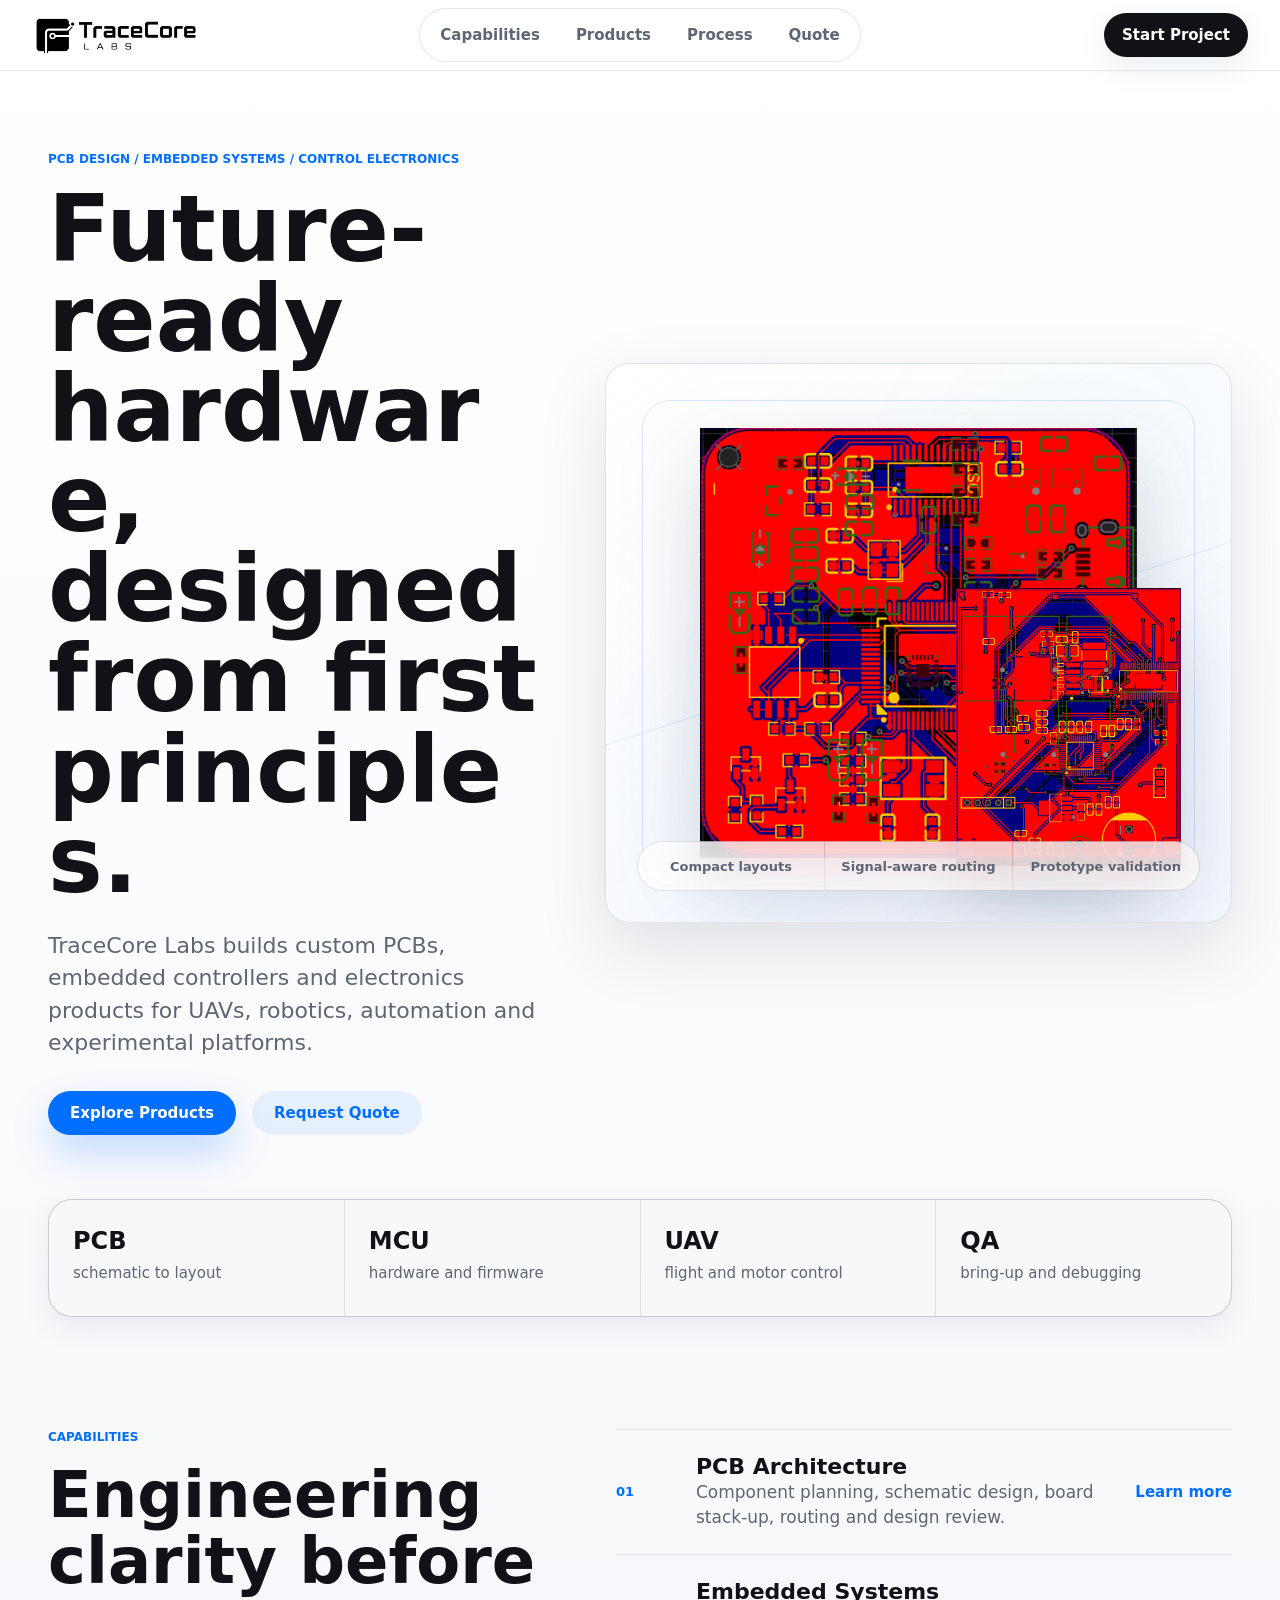
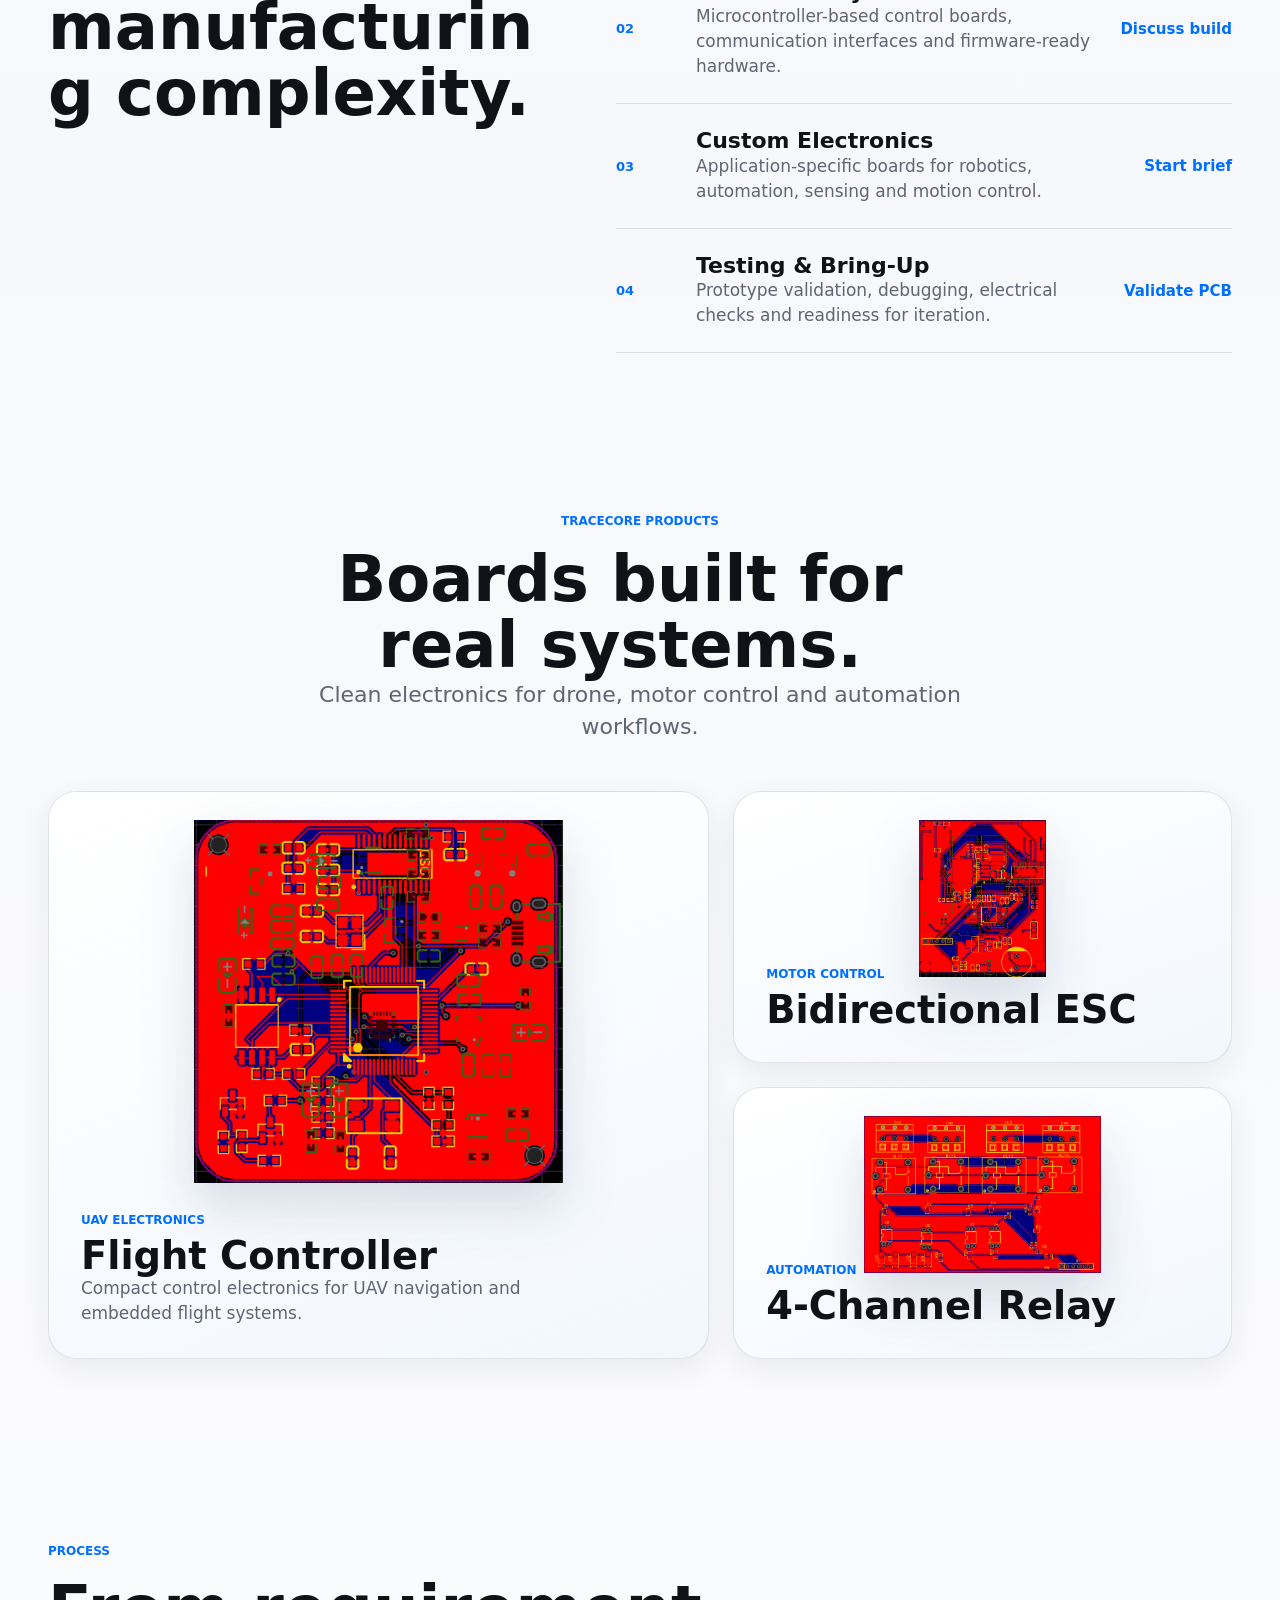
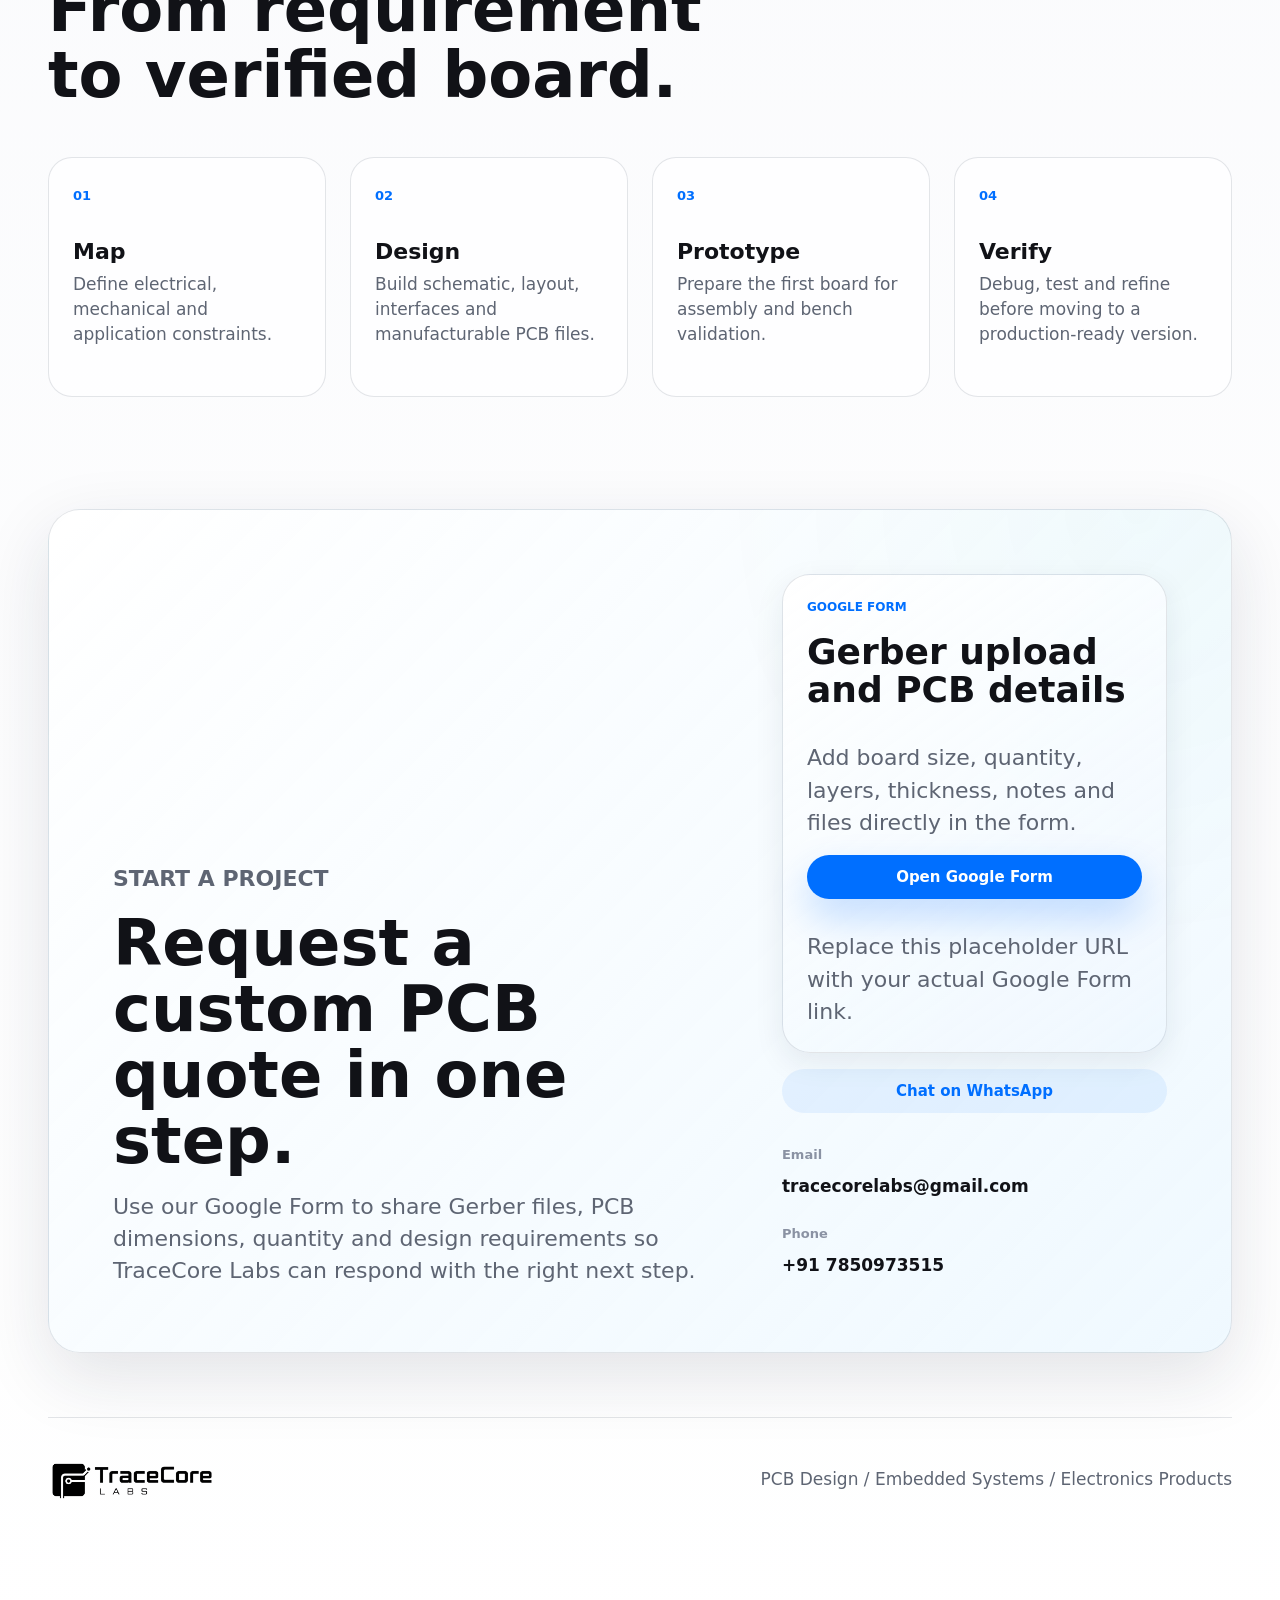
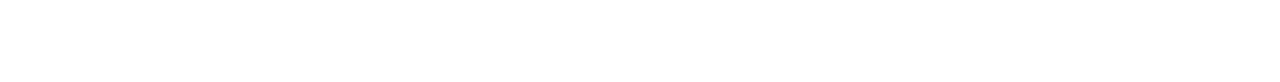
==== commit 0c105435: "Redesign TraceCore site with Google Form CTA" ====
--- a/index.html
+++ b/index.html
@@ -2,1170 +2,239 @@
 <html lang="en">
 
 <head>
-
     <meta charset="UTF-8">
-
-    <meta name="viewport"
-          content="width=device-width, initial-scale=1.0">
-
-    <meta name="description"
-          content="TraceCore Labs - PCB Design, Embedded Systems, Electronics Products and Custom PCB Development.">
-
-    <meta name="keywords"
-          content="PCB Design, Embedded Systems, Flight Controller, ESC, Custom PCB, Electronics, TraceCore Labs">
-
-    <title>TraceCore Labs | Electronics & PCB Solutions</title>
-
-    <link rel="stylesheet"
-          href="style.css">
-
+    <meta name="viewport" content="width=device-width, initial-scale=1.0">
+    <meta name="description" content="TraceCore Labs designs custom PCBs, embedded systems, flight controllers, ESCs and control electronics.">
+    <title>TraceCore Labs | Futuristic PCB & Embedded Systems</title>
+    <link rel="stylesheet" href="style.css">
 </head>
 
-
 <body>
-
-
-<!-- =====================================================
-     NAVBAR
-===================================================== -->
-
-<header class="navbar">
-
-    <div class="logo">
-
-        <a href="index.html">
-
-            <img src="logo.png"
-                 alt="TraceCore Labs">
-
-            <span>
-                TraceCore Labs
-            </span>
-
+    <header class="site-header">
+        <a class="brand" href="index.html" aria-label="TraceCore Labs home">
+            <img src="logo-original-black.png" alt="">
+            <span>TraceCore Labs</span>
         </a>
 
-    </div>
-
-
-    <nav>
-
-        <a href="index.html"
-           class="active">
-            Home
+        <nav class="site-nav" aria-label="Primary navigation">
+            <a href="#capabilities">Capabilities</a>
+            <a href="products.html">Products</a>
+            <a href="#process">Process</a>
+            <a href="#quote-form">Quote</a>
+        </nav>
+
+        <a class="nav-action" href="#quote-form">Start Project</a>
+    </header>
+
+    <main>
+        <section class="hero-shell">
+            <div class="hero-copy">
+                <p class="eyebrow">PCB DESIGN / EMBEDDED SYSTEMS / CONTROL ELECTRONICS</p>
+                <div class="mobile-product-strip" aria-label="TraceCore Labs PCB preview">
+                    <img src="products/flight-controller.png" alt="Flight controller PCB">
+                    <img src="products/esc-bidirectional.png" alt="Bidirectional ESC PCB">
+                </div>
+                <h1>Future-ready hardware, designed from first principles.</h1>
+                <p class="hero-lede">
+                    TraceCore Labs builds custom PCBs, embedded controllers and electronics products for UAVs,
+                    robotics, automation and experimental platforms.
+                </p>
+                <div class="action-row">
+                    <a class="button primary" href="products.html">Explore Products</a>
+                    <a class="button secondary" href="#quote-form">Request Quote</a>
+                </div>
+            </div>
+
+            <div class="hero-visual" aria-label="TraceCore Labs product preview">
+                <div class="device-stage">
+                    <div class="device-glow"></div>
+                    <img class="hero-board hero-board-main" src="products/flight-controller.png" alt="Flight controller PCB">
+                    <img class="hero-board hero-board-side" src="products/esc-bidirectional.png" alt="Bidirectional ESC PCB">
+                </div>
+                <div class="spec-strip" aria-label="Core engineering strengths">
+                    <span>Compact layouts</span>
+                    <span>Signal-aware routing</span>
+                    <span>Prototype validation</span>
+                </div>
+            </div>
+        </section>
+
+        <section class="metrics-band" aria-label="TraceCore capabilities summary">
+            <div>
+                <strong>PCB</strong>
+                <span>schematic to layout</span>
+            </div>
+            <div>
+                <strong>MCU</strong>
+                <span>hardware and firmware</span>
+            </div>
+            <div>
+                <strong>UAV</strong>
+                <span>flight and motor control</span>
+            </div>
+            <div>
+                <strong>QA</strong>
+                <span>bring-up and debugging</span>
+            </div>
+        </section>
+
+        <section class="section split-section" id="capabilities">
+            <div class="section-intro">
+                <p class="eyebrow">CAPABILITIES</p>
+                <h2>Engineering clarity before manufacturing complexity.</h2>
+            </div>
+
+            <div class="feature-list">
+                <article class="feature-row">
+                    <span>01</span>
+                    <div>
+                        <h3>PCB Architecture</h3>
+                        <p>Component planning, schematic design, board stack-up, routing and design review.</p>
+                    </div>
+                    <a href="pcb.html">Learn more</a>
+                </article>
+                <article class="feature-row">
+                    <span>02</span>
+                    <div>
+                        <h3>Embedded Systems</h3>
+                        <p>Microcontroller-based control boards, communication interfaces and firmware-ready hardware.</p>
+                    </div>
+                    <a href="#quote-form">Discuss build</a>
+                </article>
+                <article class="feature-row">
+                    <span>03</span>
+                    <div>
+                        <h3>Custom Electronics</h3>
+                        <p>Application-specific boards for robotics, automation, sensing and motion control.</p>
+                    </div>
+                    <a href="#quote-form">Start brief</a>
+                </article>
+                <article class="feature-row">
+                    <span>04</span>
+                    <div>
+                        <h3>Testing & Bring-Up</h3>
+                        <p>Prototype validation, debugging, electrical checks and readiness for iteration.</p>
+                    </div>
+                    <a href="#quote-form">Validate PCB</a>
+                </article>
+            </div>
+        </section>
+
+        <section class="section product-showcase" id="products">
+            <div class="section-intro centered">
+                <p class="eyebrow">TRACECORE PRODUCTS</p>
+                <h2>Boards built for real systems.</h2>
+                <p>Clean electronics for drone, motor control and automation workflows.</p>
+            </div>
+
+            <div class="product-grid">
+                <a class="product-tile large" href="products.html">
+                    <img src="products/flight-controller.png" alt="Flight controller PCB">
+                    <div>
+                        <span>UAV ELECTRONICS</span>
+                        <h3>Flight Controller</h3>
+                        <p>Compact control electronics for UAV navigation and embedded flight systems.</p>
+                    </div>
+                </a>
+                <a class="product-tile" href="products.html">
+                    <img src="products/esc-bidirectional.png" alt="Bidirectional ESC PCB">
+                    <div>
+                        <span>MOTOR CONTROL</span>
+                        <h3>Bidirectional ESC</h3>
+                    </div>
+                </a>
+                <a class="product-tile" href="products.html">
+                    <img src="products/four-channel-relay.png" alt="4-channel relay module PCB">
+                    <div>
+                        <span>AUTOMATION</span>
+                        <h3>4-Channel Relay</h3>
+                    </div>
+                </a>
+            </div>
+        </section>
+
+        <section class="section process-section" id="process">
+            <div class="section-intro">
+                <p class="eyebrow">PROCESS</p>
+                <h2>From requirement to verified board.</h2>
+            </div>
+
+            <div class="process-track">
+                <article>
+                    <span>01</span>
+                    <h3>Map</h3>
+                    <p>Define electrical, mechanical and application constraints.</p>
+                </article>
+                <article>
+                    <span>02</span>
+                    <h3>Design</h3>
+                    <p>Build schematic, layout, interfaces and manufacturable PCB files.</p>
+                </article>
+                <article>
+                    <span>03</span>
+                    <h3>Prototype</h3>
+                    <p>Prepare the first board for assembly and bench validation.</p>
+                </article>
+                <article>
+                    <span>04</span>
+                    <h3>Verify</h3>
+                    <p>Debug, test and refine before moving to a production-ready version.</p>
+                </article>
+            </div>
+        </section>
+
+        <section class="contact-panel" id="quote-form">
+            <div>
+                <p class="eyebrow">START A PROJECT</p>
+                <h2>Request a custom PCB quote in one step.</h2>
+                <p>Use our Google Form to share Gerber files, PCB dimensions, quantity and design requirements so TraceCore Labs can respond with the right next step.</p>
+            </div>
+
+            <div class="contact-actions">
+                <div class="quote-card">
+                    <span>GOOGLE FORM</span>
+                    <h3>Gerber upload and PCB details</h3>
+                    <p>Add board size, quantity, layers, thickness, notes and files directly in the form.</p>
+                    <a class="button primary" href="https://forms.gle/REPLACE_WITH_TRACECORE_FORM" target="_blank" rel="noopener noreferrer">Open Google Form</a>
+                    <p class="form-hint">Replace this placeholder URL with your actual Google Form link.</p>
+                </div>
+
+                <a class="button secondary" href="https://wa.me/917850973515?text=Hello%20TraceCore%20Labs!%20I%20want%20to%20discuss%20a%20PCB%20or%20embedded%20systems%20project." target="_blank" rel="noopener noreferrer">Chat on WhatsApp</a>
+                <dl>
+                    <div>
+                        <dt>Email</dt>
+                        <dd><a href="mailto:tracecorelabs@gmail.com">tracecorelabs@gmail.com</a></dd>
+                    </div>
+                    <div>
+                        <dt>Phone</dt>
+                        <dd><a href="tel:+917850973515">+91 7850973515</a></dd>
+                    </div>
+                </dl>
+            </div>
+        </section>
+    </main>
+
+    <footer>
+        <a class="brand" href="index.html" aria-label="TraceCore Labs home">
+            <img src="logo-original-black.png" alt="">
+            <span>TraceCore Labs</span>
         </a>
-
-        <a href="#services">
-            Services
-        </a>
-
-        <a href="products.html">
-            Products
-        </a>
-
-        <a href="#portfolio">
-            Portfolio
-        </a>
-
-        <a href="#contact">
-            Contact
-        </a>
-
-    </nav>
-
-
-    <a href="#contact"
-       class="nav-quote">
-
-        Get a Quote
-
-    </a>
-
-</header>
-
-
-
-<!-- =====================================================
-     HERO
-===================================================== -->
-
-<section class="hero">
-
-    <div class="hero-overlay"></div>
-
-
-    <div class="hero-content">
-
-
-        <div class="hero-badge">
-
-            PCB DESIGN
-            <span>•</span>
-            EMBEDDED SYSTEMS
-            <span>•</span>
-            ELECTRONICS
-
-        </div>
-
-
-        <h1>
-
-            Engineering Electronics
-            <br>
-
-            <span>
-                For Real-World Applications
-            </span>
-
-        </h1>
-
-
-        <p>
-
-            From custom PCB design to embedded systems
-            and electronics products — we turn engineering
-            requirements into reliable hardware.
-
-        </p>
-
-
-        <div class="hero-buttons">
-
-
-            <a href="products.html"
-               class="btn btn-primary">
-
-                Explore Products
-
-            </a>
-
-
-            <a href="#contact"
-               class="btn btn-outline">
-
-                Get a Custom PCB
-
-            </a>
-
-
-        </div>
-
-
-        <div class="hero-trust">
-
-            <div>
-
-                <strong>
-                    PCB
-                </strong>
-
-                <span>
-                    Design
-                </span>
-
-            </div>
-
-
-            <div>
-
-                <strong>
-                    EMBEDDED
-                </strong>
-
-                <span>
-                    Systems
-                </span>
-
-            </div>
-
-
-            <div>
-
-                <strong>
-                    CUSTOM
-                </strong>
-
-                <span>
-                    Electronics
-                </span>
-
-            </div>
-
-        </div>
-
-
-    </div>
-
-</section>
-
-
-
-<!-- =====================================================
-     QUICK SERVICES
-===================================================== -->
-
-<section class="quick-section">
-
-    <div class="quick-container">
-
-
-        <div class="quick-item">
-
-            <div class="quick-icon">
-                PCB
-            </div>
-
-            <div>
-
-                <h3>
-                    PCB Design
-                </h3>
-
-                <p>
-                    Schematic to production-ready PCB
-                </p>
-
-            </div>
-
-        </div>
-
-
-        <div class="quick-item">
-
-            <div class="quick-icon">
-                MCU
-            </div>
-
-            <div>
-
-                <h3>
-                    Embedded Systems
-                </h3>
-
-                <p>
-                    Hardware and firmware development
-                </p>
-
-            </div>
-
-        </div>
-
-
-        <div class="quick-item">
-
-            <div class="quick-icon">
-                PRO
-            </div>
-
-            <div>
-
-                <h3>
-                    Prototyping
-                </h3>
-
-                <p>
-                    Prototype, test and validate
-                </p>
-
-            </div>
-
-        </div>
-
-
-        <div class="quick-item">
-
-            <div class="quick-icon">
-                QC
-            </div>
-
-            <div>
-
-                <h3>
-                    Testing
-                </h3>
-
-                <p>
-                    Debugging and hardware validation
-                </p>
-
-            </div>
-
-        </div>
-
-
-    </div>
-
-</section>
-
-
-
-<!-- =====================================================
-     SERVICES
-===================================================== -->
-
-<section id="services"
-         class="section services-section">
-
-
-    <div class="section-header">
-
-        <span>
-            OUR CAPABILITIES
-        </span>
-
-        <h2>
-            What We Do
-        </h2>
-
-        <p>
-            Complete electronics development for
-            your next product or engineering project.
-        </p>
-
-    </div>
-
-
-    <div class="service-grid">
-
-
-        <div class="service-card">
-
-            <div class="service-number">
-                01
-            </div>
-
-            <h3>
-                PCB Design
-            </h3>
-
-            <p>
-                Schematic design, component selection,
-                PCB layout, routing and design review.
-            </p>
-
-            <a href="pcb.html">
-                Learn More →
-            </a>
-
-        </div>
-
-
-        <div class="service-card">
-
-            <div class="service-number">
-                02
-            </div>
-
-            <h3>
-                Embedded Systems
-            </h3>
-
-            <p>
-                Microcontroller hardware, firmware,
-                communication interfaces and system integration.
-            </p>
-
-            <a href="#contact">
-                Discuss Your Project →
-            </a>
-
-        </div>
-
-
-        <div class="service-card">
-
-            <div class="service-number">
-                03
-            </div>
-
-            <h3>
-                Custom Electronics
-            </h3>
-
-            <p>
-                Complete custom electronics development
-                according to your application requirements.
-            </p>
-
-            <a href="#contact">
-                Start a Project →
-            </a>
-
-        </div>
-
-
-        <div class="service-card">
-
-            <div class="service-number">
-                04
-            </div>
-
-            <h3>
-                Testing & Debugging
-            </h3>
-
-            <p>
-                Hardware bring-up, debugging,
-                testing and design validation.
-            </p>
-
-            <a href="#contact">
-                Contact Us →
-            </a>
-
-        </div>
-
-
-    </div>
-
-</section>
-
-
-
-<!-- =====================================================
-     PRODUCTS
-===================================================== -->
-
-<section class="section products-section">
-
-
-    <div class="section-header">
-
-        <span>
-            TRACECORE PRODUCTS
-        </span>
-
-        <h2>
-            Built Electronics
-        </h2>
-
-        <p>
-            Explore our growing range of PCB products
-            for UAVs, robotics, motor control and automation.
-        </p>
-
-    </div>
-
-
-    <div class="product-grid">
-
-
-        <!-- FLIGHT CONTROLLER -->
-
-        <a href="products.html"
-           class="home-product">
-
-            <div class="home-product-image">
-
-                <img src="products/flight-controller.png"
-                     alt="Flight Controller">
-
-            </div>
-
-            <div class="home-product-info">
-
-                <span>
-                    UAV ELECTRONICS
-                </span>
-
-                <h3>
-                    Flight Controller
-                </h3>
-
-                <p>
-                    Flight-control electronics
-                    for UAV and drone applications.
-                </p>
-
-                <strong>
-                    View Product →
-                </strong>
-
-            </div>
-
-        </a>
-
-
-
-        <!-- BIDIRECTIONAL ESC -->
-
-        <a href="products.html"
-           class="home-product">
-
-            <div class="home-product-image">
-
-                <img src="products/esc-bidirectional.png"
-                     alt="Bidirectional ESC">
-
-            </div>
-
-            <div class="home-product-info">
-
-                <span>
-                    MOTOR CONTROL
-                </span>
-
-                <h3>
-                    Bidirectional ESC
-                </h3>
-
-                <p>
-                    Reversible motor-control
-                    electronics.
-                </p>
-
-                <strong>
-                    View Product →
-                </strong>
-
-            </div>
-
-        </a>
-
-
-
-        <!-- UNIDIRECTIONAL ESC -->
-
-        <a href="products.html"
-           class="home-product">
-
-            <div class="home-product-image">
-
-                <img src="products/esc-unidirectional.png"
-                     alt="Unidirectional ESC">
-
-            </div>
-
-            <div class="home-product-info">
-
-                <span>
-                    MOTOR CONTROL
-                </span>
-
-                <h3>
-                    Unidirectional ESC
-                </h3>
-
-                <p>
-                    Single-direction electronic
-                    speed controller.
-                </p>
-
-                <strong>
-                    View Product →
-                </strong>
-
-            </div>
-
-        </a>
-
-
-
-        <!-- RELAY -->
-
-        <a href="products.html"
-           class="home-product">
-
-            <div class="home-product-image">
-
-                <img src="products/four-channel-relay.png"
-                     alt="4 Channel Relay Module">
-
-            </div>
-
-            <div class="home-product-info">
-
-                <span>
-                    CONTROL ELECTRONICS
-                </span>
-
-                <h3>
-                    4-Channel Relay
-                </h3>
-
-                <p>
-                    Relay control board for
-                    automation and embedded systems.
-                </p>
-
-                <strong>
-                    View Product →
-                </strong>
-
-            </div>
-
-        </a>
-
-
-    </div>
-
-
-    <div class="center-button">
-
-        <a href="products.html"
-           class="btn btn-primary">
-
-            View All Products →
-
-        </a>
-
-    </div>
-
-
-</section>
-
-
-
-<!-- =====================================================
-     CUSTOM PCB
-===================================================== -->
-
-<section class="custom-section">
-
-
-    <div class="custom-container">
-
-
-        <div class="custom-left">
-
-            <span>
-                CUSTOM PCB DEVELOPMENT
-            </span>
-
-
-            <h2>
-
-                Have a unique
-                <br>
-
-                <strong>
-                    electronics requirement?
-                </strong>
-
-            </h2>
-
-
-            <p>
-
-                Tell us what you need.
-                We design the PCB around your
-                application, dimensions, components,
-                interfaces and electrical requirements.
-
-            </p>
-
-
-            <a href="#contact"
-               class="btn btn-primary">
-
-                Start Your Project →
-
-            </a>
-
-        </div>
-
-
-
-        <div class="custom-right">
-
-
-            <div class="custom-step">
-
-                <strong>
-                    01
-                </strong>
-
-                <div>
-
-                    <h3>
-                        Requirement
-                    </h3>
-
-                    <p>
-                        Understand your application.
-                    </p>
-
-                </div>
-
-            </div>
-
-
-            <div class="custom-line"></div>
-
-
-            <div class="custom-step">
-
-                <strong>
-                    02
-                </strong>
-
-                <div>
-
-                    <h3>
-                        Design
-                    </h3>
-
-                    <p>
-                        Schematic and PCB development.
-                    </p>
-
-                </div>
-
-            </div>
-
-
-            <div class="custom-line"></div>
-
-
-            <div class="custom-step">
-
-                <strong>
-                    03
-                </strong>
-
-                <div>
-
-                    <h3>
-                        Prototype
-                    </h3>
-
-                    <p>
-                        Manufacture and assemble.
-                    </p>
-
-                </div>
-
-            </div>
-
-
-            <div class="custom-line"></div>
-
-
-            <div class="custom-step">
-
-                <strong>
-                    04
-                </strong>
-
-                <div>
-
-                    <h3>
-                        Test
-                    </h3>
-
-                    <p>
-                        Validate the hardware.
-                    </p>
-
-                </div>
-
-            </div>
-
-
-        </div>
-
-
-    </div>
-
-</section>
-
-
-
-<!-- =====================================================
-     PORTFOLIO
-===================================================== -->
-
-<section id="portfolio"
-         class="section portfolio-section">
-
-
-    <div class="section-header">
-
-        <span>
-            ENGINEERING WORK
-        </span>
-
-        <h2>
-            Selected Applications
-        </h2>
-
-        <p>
-            Electronics developed for demanding
-            real-world applications.
-        </p>
-
-    </div>
-
-
-    <div class="application-grid">
-
-
-        <div class="application-card">
-
-            <div>
-                🚁
-            </div>
-
-            <h3>
-                UAV & Drones
-            </h3>
-
-            <p>
-                Flight-control and supporting
-                electronics for unmanned systems.
-            </p>
-
-        </div>
-
-
-        <div class="application-card">
-
-            <div>
-                🤖
-            </div>
-
-            <h3>
-                Robotics
-            </h3>
-
-            <p>
-                Motor control, sensor interfaces
-                and embedded control systems.
-            </p>
-
-        </div>
-
-
-        <div class="application-card">
-
-            <div>
-                ⚙
-            </div>
-
-            <h3>
-                Industrial Electronics
-            </h3>
-
-            <p>
-                Control boards, power electronics
-                and automation solutions.
-            </p>
-
-        </div>
-
-
-        <div class="application-card">
-
-            <div>
-                📡
-            </div>
-
-            <h3>
-                Sensor Systems
-            </h3>
-
-            <p>
-                Sensor acquisition, communication
-                and data logging electronics.
-            </p>
-
-        </div>
-
-
-    </div>
-
-</section>
-
-
-
-<!-- =====================================================
-     HOW WE WORK
-===================================================== -->
-
-<section class="process-section">
-
-
-    <div class="section-header">
-
-        <span>
-            OUR PROCESS
-        </span>
-
-        <h2>
-            From Idea to Hardware
-        </h2>
-
-    </div>
-
-
-    <div class="process-grid">
-
-
-        <div class="process-card">
-
-            <div>
-                01
-            </div>
-
-            <h3>
-                Discuss
-            </h3>
-
-            <p>
-                Understand your requirements.
-            </p>
-
-        </div>
-
-
-        <div class="process-card">
-
-            <div>
-                02
-            </div>
-
-            <h3>
-                Design
-            </h3>
-
-            <p>
-                Develop schematic and PCB.
-            </p>
-
-        </div>
-
-
-        <div class="process-card">
-
-            <div>
-                03
-            </div>
-
-            <h3>
-                Prototype
-            </h3>
-
-            <p>
-                Manufacture the first board.
-            </p>
-
-        </div>
-
-
-        <div class="process-card">
-
-            <div>
-                04
-            </div>
-
-            <h3>
-                Test
-            </h3>
-
-            <p>
-                Validate hardware performance.
-            </p>
-
-        </div>
-
-
-        <div class="process-card">
-
-            <div>
-                05
-            </div>
-
-            <h3>
-                Deliver
-            </h3>
-
-            <p>
-                Prepare the final solution.
-            </p>
-
-        </div>
-
-
-    </div>
-
-</section>
-
-
-
-<!-- =====================================================
-     CONTACT
-===================================================== -->
-
-<section id="contact"
-         class="contact-section">
-
-
-    <div class="contact-container">
-
-
-        <div class="contact-left">
-
-            <span>
-                GET STARTED
-            </span>
-
-
-            <h2>
-                Let's Build Your
-                <br>
-                Electronics Solution.
-            </h2>
-
-
-            <p>
-                Have a PCB idea, embedded system
-                requirement or custom electronics project?
-                Contact TraceCore Labs.
-            </p>
-
-
-            <div class="contact-details">
-
-
-                <div>
-
-                    <strong>
-                        Email
-                    </strong>
-
-                    <a href="mailto:tracecorelabs@gmail.com">
-                        tracecorelabs@gmail.com
-                    </a>
-
-                </div>
-
-
-                <div>
-
-                    <strong>
-                        Phone
-                    </strong>
-
-                    <a href="tel:+917850973515">
-                        +91 7850973515
-                    </a>
-
-                </div>
-
-
-            </div>
-
-        </div>
-
-
-
-        <div class="contact-card">
-
-
-            <h3>
-                Start a Project
-            </h3>
-
-
-            <p>
-                Tell us what you're building
-                and we'll discuss the next step.
-            </p>
-
-
-            <!-- EMAIL -->
-
-            <a
-                href="mailto:tracecorelabs@gmail.com?subject=TraceCore%20Labs%20Project%20Enquiry"
-                class="contact-button">
-
-                Send Project Enquiry →
-
-            </a>
-
-
-            <!-- WHATSAPP -->
-
-            <a
-                href="https://wa.me/917850973515?text=Hello%20TraceCore%20Labs!%20%F0%9F%91%8B%0AI%20came%20across%20your%20website%20and%20I%27m%20interested%20in%20your%20PCB%2Felectronics%20services.%0AI%20would%20like%20to%20discuss%20my%20requirement%20with%20you."
-                target="_blank"
-                rel="noopener noreferrer"
-                class="whatsapp-button">
-
-                Chat on WhatsApp
-
-            </a>
-
-
-        </div>
-
-
-    </div>
-
-</section>
-
-
-
-<!-- =====================================================
-     FOOTER
-===================================================== -->
-
-<footer>
-
-
-    <div class="footer-brand">
-
-        <img src="logo.png"
-             alt="TraceCore Labs">
-
-        <strong>
-            TraceCore Labs
-        </strong>
-
-    </div>
-
-
-    <p>
-        PCB Design • Embedded Systems •
-        Electronics Products
-    </p>
-
-
-    <div class="footer-links">
-
-        <a href="index.html">
-            Home
-        </a>
-
-        <a href="products.html">
-            Products
-        </a>
-
-        <a href="#services">
-            Services
-        </a>
-
-        <a href="#portfolio">
-            Portfolio
-        </a>
-
-        <a href="#contact">
-            Contact
-        </a>
-
-    </div>
-
-
-    <p class="copyright">
-
-        © 2026 TraceCore Labs.
-        All Rights Reserved.
-
-    </p>
-
-
-</footer>
-
-
+        <p>PCB Design / Embedded Systems / Electronics Products</p>
+    </footer>
+
+    <script>
+        window.addEventListener("load", function() {
+            if (window.location.hash) {
+                const target = document.querySelector(window.location.hash);
+
+                if (target) {
+                    window.setTimeout(function() {
+                        target.scrollIntoView({ block: "start" });
+                    }, 80);
+                }
+            }
+        });
+    </script>
 </body>
 
 </html>
--- a/style.css
+++ b/style.css
@@ -1,1848 +1,976 @@
-/* =====================================================
-   TRACECORE LABS
-   MAIN WEBSITE STYLE
-===================================================== */
-
-
-/* =====================================================
-   RESET
-===================================================== */
+:root {
+    color-scheme: light;
+    --canvas: #f7f8fb;
+    --surface: rgba(255, 255, 255, 0.78);
+    --surface-solid: #ffffff;
+    --ink: #111217;
+    --ink-muted: #5e6573;
+    --ink-soft: #8a92a3;
+    --line: rgba(30, 42, 64, 0.12);
+    --blue: #006fff;
+    --blue-deep: #004fcb;
+    --mint: #00b894;
+    --shadow-soft: 0 24px 70px rgba(22, 35, 61, 0.12);
+    --shadow-tight: 0 10px 30px rgba(22, 35, 61, 0.08);
+    --ease-out: cubic-bezier(0.23, 1, 0.32, 1);
+    --ease-in-out: cubic-bezier(0.77, 0, 0.175, 1);
+    --radius: 8px;
+    --max: 1184px;
+    --step-1: 8px;
+    --step-2: 16px;
+    --step-3: 24px;
+    --step-4: 32px;
+    --step-5: 40px;
+    --step-6: 48px;
+    --step-8: 64px;
+    --step-10: 80px;
+}
 
 * {
-
+    box-sizing: border-box;
     margin: 0;
-
     padding: 0;
-
-    box-sizing: border-box;
-
-}
-
+}
 
 html {
-
     scroll-behavior: smooth;
-
-}
-
+}
 
 body {
-
-    font-family:
-        "Segoe UI",
-        Arial,
-        sans-serif;
-
-    background: #070b14;
-
-    color: white;
-
-    line-height: 1.6;
-
-}
-
-
-a {
-
+    min-width: 320px;
+    overflow-x: hidden;
+    background:
+        linear-gradient(180deg, #ffffff 0%, var(--canvas) 36%, #ffffff 100%);
+    color: var(--ink);
+    font-family: -apple-system, BlinkMacSystemFont, "SF Pro Text", "Segoe UI", system-ui, sans-serif;
+    font-size: 17px;
+    line-height: 1.47059;
+    letter-spacing: 0;
+    text-rendering: optimizeLegibility;
+}
+
+img {
+    display: block;
+    max-width: 100%;
+}
+
+a,
+button {
     color: inherit;
-
-}
-
-
-/* =====================================================
-   NAVBAR
-===================================================== */
-
-.navbar {
-
+    -webkit-tap-highlight-color: transparent;
+}
+
+a:focus-visible,
+button:focus-visible {
+    outline: 3px solid rgba(0, 111, 255, 0.32);
+    outline-offset: 4px;
+}
+
+.site-header {
     position: sticky;
-
     top: 0;
-
-    z-index: 1000;
-
-    height: 72px;
-
+    z-index: 20;
+    min-height: 64px;
+    display: grid;
+    grid-template-columns: 1fr auto 1fr;
+    align-items: center;
+    gap: var(--step-3);
+    padding: calc(var(--step-1) + env(safe-area-inset-top)) max(var(--step-4), env(safe-area-inset-right)) var(--step-1) max(var(--step-4), env(safe-area-inset-left));
+    background: rgba(255, 255, 255, 0.78);
+    border-bottom: 1px solid var(--line);
+    -webkit-backdrop-filter: blur(28px) saturate(180%);
+    backdrop-filter: blur(28px) saturate(180%);
+}
+
+.brand {
+    min-height: 44px;
+    display: inline-flex;
+    align-items: center;
+    gap: 10px;
+    color: var(--ink);
+    font-size: 18px;
+    font-weight: 760;
+    text-decoration: none;
+    white-space: nowrap;
+}
+
+.brand img {
+    width: 168px;
+    height: 40px;
+    object-fit: contain;
+    flex: 0 0 auto;
+}
+
+.brand span {
+    display: none;
+}
+
+.site-nav {
     display: flex;
-
-    align-items: center;
-
+    align-items: center;
+    justify-content: center;
+    gap: 4px;
+    padding: 4px;
+    border: 1px solid var(--line);
+    border-radius: 999px;
+    background: rgba(255, 255, 255, 0.62);
+}
+
+.site-nav a,
+.nav-action,
+.button {
+    min-height: 44px;
+    display: inline-flex;
+    align-items: center;
+    justify-content: center;
+    border-radius: 999px;
+    font-size: 15px;
+    font-weight: 680;
+    text-decoration: none;
+}
+
+.site-nav a {
+    padding: 0 16px;
+    color: var(--ink-muted);
+    transition: background-color 160ms ease, color 160ms ease;
+}
+
+.nav-action {
+    justify-self: end;
+    padding: 0 18px;
+    background: var(--ink);
+    color: #ffffff;
+    box-shadow: var(--shadow-tight);
+}
+
+.hero-shell,
+.section,
+.metrics-band,
+.contact-panel {
+    width: min(var(--max), calc(100% - 48px));
+    margin-inline: auto;
+}
+
+.hero-shell {
+    min-height: calc(100vh - 64px);
+    display: grid;
+    grid-template-columns: minmax(0, 0.88fr) minmax(420px, 1.12fr);
+    align-items: center;
+    gap: var(--step-8);
+    padding: var(--step-10) 0 var(--step-8);
+}
+
+.hero-copy > .eyebrow,
+.hero-copy h1,
+.hero-lede,
+.action-row,
+.hero-visual {
+    animation: rise-in 680ms var(--ease-out) both;
+}
+
+.hero-copy h1 {
+    animation-delay: 60ms;
+}
+
+.hero-lede {
+    animation-delay: 110ms;
+}
+
+.action-row {
+    animation-delay: 160ms;
+}
+
+.hero-visual {
+    animation-delay: 120ms;
+}
+
+.eyebrow {
+    margin-bottom: var(--step-2);
+    color: var(--blue);
+    font-size: 12px;
+    font-weight: 780;
+    letter-spacing: 0;
+}
+
+h1,
+h2,
+h3,
+p {
+    overflow-wrap: anywhere;
+}
+
+h1 {
+    max-width: 760px;
+    font-size: clamp(48px, 7.2vw, 92px);
+    font-weight: 790;
+    line-height: 0.98;
+    letter-spacing: 0;
+}
+
+.hero-lede,
+.section-intro > p:not(.eyebrow),
+.contact-panel p {
+    color: var(--ink-muted);
+    font-size: clamp(18px, 2vw, 22px);
+}
+
+.hero-lede {
+    max-width: 620px;
+    margin-top: var(--step-3);
+}
+
+.mobile-product-strip {
+    display: none;
+}
+
+.action-row {
+    display: flex;
+    flex-wrap: wrap;
+    gap: var(--step-2);
+    margin-top: var(--step-4);
+}
+
+.button {
+    padding: 0 22px;
+    transition: transform 160ms var(--ease-out), box-shadow 160ms var(--ease-out), background-color 160ms ease;
+}
+
+.button.primary {
+    background: var(--blue);
+    color: #ffffff;
+    box-shadow: 0 18px 38px rgba(0, 111, 255, 0.22);
+}
+
+.button.secondary {
+    background: rgba(0, 111, 255, 0.08);
+    color: var(--blue);
+}
+
+.button.primary:hover {
+    background: var(--blue-deep);
+}
+
+.hero-visual {
+    position: relative;
+}
+
+.device-stage {
+    position: relative;
+    min-height: 560px;
+    display: grid;
+    place-items: center;
+    overflow: hidden;
+    border: 1px solid var(--line);
+    border-radius: calc(var(--radius) + 16px);
+    background:
+        linear-gradient(145deg, rgba(255, 255, 255, 0.96), rgba(238, 244, 255, 0.72)),
+        radial-gradient(circle at 72% 20%, rgba(0, 184, 148, 0.16), transparent 34%),
+        radial-gradient(circle at 28% 78%, rgba(0, 111, 255, 0.16), transparent 34%);
+    box-shadow: var(--shadow-soft);
+    scroll-margin-top: 112px;
+}
+
+.device-stage::before {
+    content: "";
+    position: absolute;
+    inset: 36px;
+    border: 1px solid rgba(0, 111, 255, 0.16);
+    border-radius: 28px;
+}
+
+.device-stage::after {
+    content: "";
+    position: absolute;
+    width: 140%;
+    height: 1px;
+    background: linear-gradient(90deg, transparent, rgba(0, 111, 255, 0.32), transparent);
+    transform: rotate(-18deg);
+    animation: scan-line 7s linear infinite;
+}
+
+.device-glow {
+    position: absolute;
+    width: 58%;
+    aspect-ratio: 1;
+    border-radius: 50%;
+    background: rgba(0, 111, 255, 0.12);
+    filter: blur(28px);
+}
+
+.hero-board {
+    position: relative;
+    z-index: 1;
+    object-fit: contain;
+    filter: drop-shadow(0 34px 40px rgba(25, 42, 72, 0.18));
+}
+
+.hero-board-main {
+    width: min(70%, 520px);
+    animation: float-main 7s var(--ease-in-out) infinite;
+}
+
+.hero-board-side {
+    position: absolute;
+    right: 8%;
+    bottom: 10%;
+    width: min(36%, 250px);
+    animation: float-side 6s var(--ease-in-out) infinite;
+}
+
+.spec-strip {
+    position: absolute;
+    left: 32px;
+    right: 32px;
+    bottom: 32px;
+    z-index: 2;
+    display: grid;
+    grid-template-columns: repeat(3, 1fr);
+    gap: 1px;
+    overflow: hidden;
+    border: 1px solid var(--line);
+    border-radius: 999px;
+    background: rgba(255, 255, 255, 0.56);
+    -webkit-backdrop-filter: blur(22px);
+    backdrop-filter: blur(22px);
+}
+
+.spec-strip span {
+    min-height: 48px;
+    display: grid;
+    place-items: center;
+    padding: 0 12px;
+    color: var(--ink-muted);
+    font-size: 13px;
+    font-weight: 680;
+    text-align: center;
+    background: rgba(255, 255, 255, 0.46);
+}
+
+.metrics-band {
+    display: grid;
+    grid-template-columns: repeat(4, 1fr);
+    gap: 1px;
+    overflow: hidden;
+    border: 1px solid var(--line);
+    border-radius: 24px;
+    background: var(--line);
+    box-shadow: var(--shadow-tight);
+}
+
+.metrics-band div {
+    min-height: 116px;
+    padding: var(--step-3);
+    background: rgba(255, 255, 255, 0.78);
+}
+
+.metrics-band strong {
+    display: block;
+    color: var(--ink);
+    font-size: 24px;
+    font-weight: 790;
+}
+
+.metrics-band span {
+    color: var(--ink-muted);
+    font-size: 15px;
+}
+
+.section {
+    padding: 112px 0;
+}
+
+.split-section {
+    display: grid;
+    grid-template-columns: minmax(0, 0.9fr) minmax(420px, 1.1fr);
+    gap: var(--step-8);
+}
+
+.section-intro h2,
+.contact-panel h2 {
+    max-width: 720px;
+    font-size: clamp(36px, 5vw, 64px);
+    font-weight: 790;
+    line-height: 1.03;
+}
+
+.section-intro.centered {
+    max-width: 760px;
+    margin: 0 auto var(--step-6);
+    text-align: center;
+}
+
+.feature-list {
+    border-top: 1px solid var(--line);
+}
+
+.feature-row {
+    display: grid;
+    grid-template-columns: 56px minmax(0, 1fr) auto;
+    gap: var(--step-3);
+    align-items: center;
+    padding: var(--step-3) 0;
+    border-bottom: 1px solid var(--line);
+}
+
+.feature-row > span,
+.process-track span {
+    color: var(--blue);
+    font-size: 13px;
+    font-weight: 780;
+}
+
+.feature-row h3,
+.process-track h3 {
+    color: var(--ink);
+    font-size: 22px;
+    line-height: 1.16;
+}
+
+.feature-row p,
+.process-track p,
+.product-tile p {
+    color: var(--ink-muted);
+}
+
+.feature-row a {
+    min-height: 44px;
+    display: inline-flex;
+    align-items: center;
+    color: var(--blue);
+    font-size: 15px;
+    font-weight: 700;
+    text-decoration: none;
+    white-space: nowrap;
+}
+
+.product-showcase {
+    padding-top: 48px;
+}
+
+.product-grid {
+    display: grid;
+    grid-template-columns: 1.14fr 0.86fr;
+    grid-template-rows: repeat(2, minmax(260px, 1fr));
+    gap: var(--step-3);
+}
+
+.product-tile {
+    position: relative;
+    min-height: 260px;
+    display: grid;
+    align-content: end;
+    overflow: hidden;
+    padding: var(--step-4);
+    border: 1px solid var(--line);
+    border-radius: 28px;
+    background:
+        linear-gradient(160deg, rgba(255, 255, 255, 0.98), rgba(239, 246, 255, 0.74));
+    color: var(--ink);
+    text-decoration: none;
+    box-shadow: var(--shadow-tight);
+    transition: transform 180ms var(--ease-out), box-shadow 180ms var(--ease-out);
+}
+
+.product-tile.large {
+    grid-row: 1 / 3;
+    min-height: 568px;
+}
+
+.product-tile img {
+    position: absolute;
+    inset: 28px 28px auto;
+    width: calc(100% - 56px);
+    height: 58%;
+    object-fit: contain;
+    filter: drop-shadow(0 24px 26px rgba(22, 35, 61, 0.14));
+}
+
+.product-tile.large img {
+    height: 64%;
+}
+
+.product-tile div {
+    position: relative;
+    z-index: 1;
+    max-width: 520px;
+}
+
+.product-tile span {
+    color: var(--blue);
+    font-size: 12px;
+    font-weight: 780;
+}
+
+.product-tile h3 {
+    margin-top: 4px;
+    font-size: clamp(24px, 3vw, 40px);
+    line-height: 1.08;
+}
+
+.process-section {
+    padding-top: 72px;
+}
+
+.process-track {
+    display: grid;
+    grid-template-columns: repeat(4, 1fr);
+    gap: var(--step-3);
+    margin-top: var(--step-6);
+}
+
+.process-track article {
+    min-height: 240px;
+    padding: var(--step-3);
+    border: 1px solid var(--line);
+    border-radius: 24px;
+    background: rgba(255, 255, 255, 0.72);
+}
+
+.process-track h3 {
+    margin: var(--step-4) 0 var(--step-1);
+}
+
+.contact-panel {
+    display: grid;
+    grid-template-columns: minmax(0, 1fr) minmax(320px, 0.62fr);
+    gap: var(--step-6);
+    align-items: end;
+    margin-bottom: var(--step-8);
+    padding: var(--step-8);
+    border: 1px solid var(--line);
+    border-radius: 32px;
+    background:
+        linear-gradient(135deg, rgba(255, 255, 255, 0.94), rgba(235, 247, 255, 0.78)),
+        radial-gradient(circle at 92% 0%, rgba(0, 184, 148, 0.18), transparent 32%);
+    box-shadow: var(--shadow-soft);
+}
+
+.contact-panel p:not(.eyebrow) {
+    max-width: 640px;
+    margin-top: var(--step-2);
+}
+
+.contact-actions {
+    display: grid;
+    gap: var(--step-2);
+}
+
+.contact-actions .button {
+    width: 100%;
+}
+
+.quote-card {
+    display: grid;
+    gap: var(--step-2);
+    padding: var(--step-3);
+    border: 1px solid var(--line);
+    border-radius: 28px;
+    background:
+        linear-gradient(145deg, rgba(255, 255, 255, 0.92), rgba(238, 247, 255, 0.76));
+    box-shadow: var(--shadow-tight);
+}
+
+.quote-card span {
+    color: var(--blue);
+    font-size: 12px;
+    font-weight: 780;
+}
+
+.quote-card h3 {
+    color: var(--ink);
+    font-size: clamp(26px, 3vw, 36px);
+    line-height: 1.08;
+}
+
+.quote-card p {
+    color: var(--ink-muted);
+}
+
+.form-hint {
+    color: var(--ink-muted);
+    font-size: 13px;
+}
+
+dl {
+    display: grid;
+    gap: var(--step-2);
+    margin-top: var(--step-2);
+}
+
+dt {
+    color: var(--ink-soft);
+    font-size: 13px;
+    font-weight: 700;
+}
+
+dd a {
+    min-height: 44px;
+    display: inline-flex;
+    align-items: center;
+    color: var(--ink);
+    font-weight: 680;
+    text-decoration: none;
+}
+
+@media (hover: hover) and (pointer: fine) {
+    .site-nav a:hover {
+        background: rgba(0, 111, 255, 0.08);
+        color: var(--blue);
+    }
+
+    .button:hover,
+    .nav-action:hover {
+        transform: translateY(-1px);
+    }
+
+    .product-tile:hover {
+        transform: translateY(-2px);
+        box-shadow: var(--shadow-soft);
+    }
+}
+
+@keyframes rise-in {
+    from {
+        opacity: 0;
+        transform: translateY(18px);
+    }
+
+    to {
+        opacity: 1;
+        transform: translateY(0);
+    }
+}
+
+@keyframes scan-line {
+    from {
+        transform: translateX(-18%) rotate(-18deg);
+    }
+
+    to {
+        transform: translateX(18%) rotate(-18deg);
+    }
+}
+
+@keyframes float-main {
+    0%,
+    100% {
+        transform: translateY(0) rotate(-7deg);
+    }
+
+    50% {
+        transform: translateY(-10px) rotate(-6deg);
+    }
+}
+
+@keyframes float-side {
+    0%,
+    100% {
+        transform: translateY(0) rotate(10deg);
+    }
+
+    50% {
+        transform: translateY(8px) rotate(11deg);
+    }
+}
+
+footer {
+    width: min(var(--max), calc(100% - 48px));
+    display: flex;
+    align-items: center;
     justify-content: space-between;
-
-    padding: 0 45px;
-
-    background:
-        rgba(8, 13, 26, 0.96);
-
-    border-bottom:
-        1px solid
-        rgba(0, 212, 255, 0.10);
-
-    backdrop-filter: blur(12px);
-
-}
-
-
-.logo a {
-
+    gap: var(--step-3);
+    margin: 0 auto;
+    padding: var(--step-5) 0 calc(180px + env(safe-area-inset-bottom));
+    border-top: 1px solid var(--line);
+    color: var(--ink-muted);
+}
+
+/* Simple legacy pages */
+body > header:not(.site-header) {
+    min-height: 64px;
     display: flex;
-
-    align-items: center;
-
+    align-items: center;
+    padding: var(--step-2) max(var(--step-4), env(safe-area-inset-right)) var(--step-2) max(var(--step-4), env(safe-area-inset-left));
+    background: rgba(255, 255, 255, 0.82);
+    border-bottom: 1px solid var(--line);
+}
+
+body > header:not(.site-header) .logo {
+    display: flex;
+    align-items: center;
     gap: 10px;
-
+    font-weight: 760;
+}
+
+body > header:not(.site-header) img {
+    width: 168px;
+    height: 40px;
+    object-fit: contain;
+}
+
+body > header:not(.site-header) .logo span {
+    display: none;
+}
+
+body > section:not([class]),
+.order-section {
+    width: min(var(--max), calc(100% - 48px));
+    margin-inline: auto;
+    padding: var(--step-8) 0;
+}
+
+.cards,
+.order-container {
+    display: grid;
+    grid-template-columns: repeat(3, 1fr);
+    gap: var(--step-3);
+    margin-top: var(--step-4);
+}
+
+.card,
+.order-card {
+    min-height: 112px;
+    display: grid;
+    align-content: center;
+    padding: var(--step-3);
+    border: 1px solid var(--line);
+    border-radius: 24px;
+    background: var(--surface-solid);
+    color: var(--ink);
     text-decoration: none;
-
-}
-
-
-.logo img {
-
-    width: 38px;
-
-    height: 38px;
-
-    object-fit: contain;
-
-}
-
-
-.logo span {
-
-    color: #00d4ff;
-
-    font-size: 21px;
-
+}
+
+.video-hero {
+    position: relative;
+    min-height: 72vh;
+    display: grid;
+    place-items: center;
+    overflow: hidden;
+}
+
+.bg-video {
+    position: absolute;
+    inset: 0;
+    width: 100%;
+    height: 100%;
+    object-fit: cover;
+}
+
+.video-hero::after {
+    content: "";
+    position: absolute;
+    inset: 0;
+    background: rgba(255, 255, 255, 0.38);
+}
+
+.hero-center {
+    position: relative;
+    z-index: 1;
+}
+
+.hero-title,
+.order-card button {
+    min-height: 44px;
+    display: inline-flex;
+    align-items: center;
+    justify-content: center;
+    border: 0;
+    border-radius: 999px;
+    background: var(--blue);
+    color: #ffffff;
     font-weight: 700;
-
-}
-
-
-nav {
-
-    display: flex;
-
-    align-items: center;
-
-    gap: 28px;
-
-}
-
-
-nav a {
-
-    position: relative;
-
-    color: #e9edf4;
-
     text-decoration: none;
-
-    font-size: 14px;
-
-    transition: 0.3s;
-
-}
-
-
-nav a:hover,
-nav a.active {
-
-    color: #ff7b00;
-
-}
-
-
-nav a::after {
-
-    content: "";
-
-    position: absolute;
-
-    left: 0;
-
-    bottom: -8px;
-
-    width: 0;
-
-    height: 2px;
-
-    background: #ff7b00;
-
-    transition: 0.3s;
-
-}
-
-
-nav a:hover::after,
-nav a.active::after {
-
-    width: 100%;
-
-}
-
-
-.nav-quote {
-
-    padding:
-        9px 17px;
-
-    border:
-        1px solid
-        #ff7b00;
-
-    border-radius: 5px;
-
-    color: #ff7b00;
-
-    text-decoration: none;
-
-    font-size: 13px;
-
-    font-weight: 600;
-
-    transition: 0.3s;
-
-}
-
-
-.nav-quote:hover {
-
-    background: #ff7b00;
-
-    color: white;
-
-}
-
-
-/* =====================================================
-   HERO
-===================================================== */
-
-.hero {
-
-    position: relative;
-
-    min-height: 680px;
-
-    display: flex;
-
-    justify-content: center;
-
-    align-items: center;
-
-    text-align: center;
-
-    padding: 100px 20px;
-
-    background-image:
-        url("background.png");
-
-    background-size: cover;
-
-    background-position: center;
-
-}
-
-
-.hero-overlay {
-
-    position: absolute;
-
-    inset: 0;
-
-    background:
-        linear-gradient(
-            180deg,
-            rgba(5, 9, 18, 0.72),
-            rgba(5, 9, 18, 0.92)
-        );
-
-}
-
-
-.hero-content {
-
-    position: relative;
-
-    z-index: 2;
-
-    max-width: 950px;
-
-}
-
-
-.hero-badge {
-
-    display: inline-block;
-
-    margin-bottom: 22px;
-
-    padding:
-        7px 15px;
-
-    border:
-        1px solid
-        rgba(0, 212, 255, 0.30);
-
-    border-radius: 30px;
-
-    background:
-        rgba(0, 212, 255, 0.05);
-
-    color: #00d4ff;
-
-    font-size: 11px;
-
-    font-weight: 700;
-
-    letter-spacing: 1.4px;
-
-}
-
-
-.hero-badge span {
-
-    margin: 0 7px;
-
-    color: #ff7b00;
-
-}
-
-
-.hero h1 {
-
-    font-size:
-        clamp(
-            2.7rem,
-            6vw,
-            5rem
-        );
-
-    line-height: 1.08;
-
-    margin-bottom: 25px;
-
-    color: white;
-
-}
-
-
-.hero h1 span {
-
-    color: #ff7b00;
-
-}
-
-
-.hero p {
-
-    max-width: 720px;
-
-    margin:
-        0 auto;
-
-    color: #c4cad5;
-
-    font-size: 18px;
-
-}
-
-
-.hero-buttons {
-
-    display: flex;
-
-    justify-content: center;
-
-    gap: 14px;
-
-    margin-top: 35px;
-
-}
-
-
-.btn {
-
-    display: inline-block;
-
-    padding:
-        13px 24px;
-
-    border-radius: 6px;
-
-    text-decoration: none;
-
-    font-size: 14px;
-
-    font-weight: 700;
-
-    transition: 0.3s;
-
-}
-
-
-.btn-primary {
-
-    background: #ff7b00;
-
-    color: white;
-
-}
-
-
-.btn-primary:hover {
-
-    background: #ff8e20;
-
-    transform:
-        translateY(-3px);
-
-    box-shadow:
-        0 10px 25px
-        rgba(255, 123, 0, 0.20);
-
-}
-
-
-.btn-outline {
-
-    border:
-        1px solid
-        rgba(255, 255, 255, 0.35);
-
-    color: white;
-
-    background:
-        rgba(255, 255, 255, 0.03);
-
-}
-
-
-.btn-outline:hover {
-
-    border-color: #00d4ff;
-
-    color: #00d4ff;
-
-}
-
-
-.hero-trust {
-
-    display: flex;
-
-    justify-content: center;
-
-    gap: 0;
-
-    margin-top: 60px;
-
-}
-
-
-.hero-trust div {
-
-    min-width: 150px;
-
-    padding:
-        0 25px;
-
-    border-right:
-        1px solid
-        rgba(255, 255, 255, 0.14);
-
-}
-
-
-.hero-trust div:last-child {
-
-    border-right: none;
-
-}
-
-
-.hero-trust strong {
-
-    display: block;
-
-    color: #00d4ff;
-
-    font-size: 14px;
-
-}
-
-
-.hero-trust span {
-
-    color: #8e98a9;
-
-    font-size: 12px;
-
-}
-
-
-/* =====================================================
-   QUICK SERVICES
-===================================================== */
-
-.quick-section {
-
-    position: relative;
-
-    z-index: 5;
-
-    margin-top: -45px;
-
-    padding: 0 30px;
-
-}
-
-
-.quick-container {
-
-    max-width: 1200px;
-
-    margin: auto;
-
-    display: grid;
-
-    grid-template-columns:
-        repeat(4, 1fr);
-
-    background: #111a2e;
-
-    border:
-        1px solid
-        rgba(0, 212, 255, 0.12);
-
-    border-radius: 12px;
-
-    box-shadow:
-        0 20px 50px
-        rgba(0, 0, 0, 0.30);
-
-}
-
-
-.quick-item {
-
-    display: flex;
-
-    align-items: center;
-
-    gap: 14px;
-
-    padding: 25px;
-
-    border-right:
-        1px solid
-        rgba(255, 255, 255, 0.08);
-
-}
-
-
-.quick-item:last-child {
-
-    border-right: none;
-
-}
-
-
-.quick-icon {
-
-    width: 48px;
-
-    height: 48px;
-
-    display: flex;
-
-    justify-content: center;
-
-    align-items: center;
-
-    flex-shrink: 0;
-
-    border-radius: 8px;
-
-    background:
-        rgba(255, 123, 0, 0.10);
-
-    color: #ff7b00;
-
-    font-size: 11px;
-
-    font-weight: 800;
-
-}
-
-
-.quick-item h3 {
-
-    font-size: 14px;
-
-}
-
-
-.quick-item p {
-
-    margin-top: 3px;
-
-    color: #8e98a9;
-
-    font-size: 11px;
-
-}
-
-
-/* =====================================================
-   GENERAL SECTIONS
-===================================================== */
-
-.section {
-
-    max-width: 1250px;
-
-    margin: auto;
-
-    padding:
-        110px 30px;
-
-}
-
-
-.section-header {
-
-    max-width: 750px;
-
-    margin:
-        0 auto 55px;
-
-    text-align: center;
-
-}
-
-
-.section-header span {
-
-    color: #00d4ff;
-
-    font-size: 11px;
-
-    font-weight: 800;
-
-    letter-spacing: 2.5px;
-
-}
-
-
-.section-header h2 {
-
-    margin:
-        10px 0 12px;
-
-    font-size:
-        clamp(
-            2rem,
-            4vw,
-            3rem
-        );
-
-}
-
-
-.section-header p {
-
-    color: #8e98a9;
-
-    font-size: 15px;
-
-}
-
-
-/* =====================================================
-   SERVICES
-===================================================== */
-
-.services-section {
-
-    padding-top: 120px;
-
-}
-
-
-.service-grid {
-
-    display: grid;
-
-    grid-template-columns:
-        repeat(4, 1fr);
-
-    gap: 20px;
-
-}
-
-
-.service-card {
-
-    position: relative;
-
-    padding: 30px;
-
-    background: #0e1729;
-
-    border:
-        1px solid
-        rgba(0, 212, 255, 0.10);
-
-    border-radius: 12px;
-
-    transition: 0.3s;
-
-}
-
-
-.service-card:hover {
-
-    transform:
-        translateY(-7px);
-
-    border-color:
-        rgba(255, 123, 0, 0.55);
-
-}
-
-
-.service-number {
-
-    margin-bottom: 30px;
-
-    color: #ff7b00;
-
-    font-size: 13px;
-
-    font-weight: 800;
-
-}
-
-
-.service-card h3 {
-
-    margin-bottom: 12px;
-
-    font-size: 20px;
-
-}
-
-
-.service-card p {
-
-    min-height: 100px;
-
-    color: #929cad;
-
-    font-size: 13px;
-
-}
-
-
-.service-card a {
-
-    color: #00d4ff;
-
-    text-decoration: none;
-
-    font-size: 12px;
-
-    font-weight: 700;
-
-}
-
-
-/* =====================================================
-   PRODUCTS
-===================================================== */
-
-.products-section {
-
-    padding-top: 30px;
-
-}
-
-
-.product-grid {
-
-    display: grid;
-
-    grid-template-columns:
-        repeat(4, 1fr);
-
-    gap: 20px;
-
-}
-
-
-.home-product {
-
-    overflow: hidden;
-
-    display: block;
-
-    background: #0e1729;
-
-    border:
-        1px solid
-        rgba(0, 212, 255, 0.10);
-
-    border-radius: 12px;
-
-    text-decoration: none;
-
-    transition: 0.3s;
-
-}
-
-
-.home-product:hover {
-
-    transform:
-        translateY(-8px);
-
-    border-color:
-        rgba(255, 123, 0, 0.60);
-
-    box-shadow:
-        0 15px 35px
-        rgba(255, 123, 0, 0.10);
-
-}
-
-
-.home-product-image {
-
-    height: 220px;
-
-    display: flex;
-
-    justify-content: center;
-
-    align-items: center;
-
-    padding: 15px;
-
-    background: #02050a;
-
-}
-
-
-.home-product-image img {
-
-    width: 100%;
-
-    height: 100%;
-
-    object-fit: contain;
-
-    transition: 0.4s;
-
-}
-
-
-.home-product:hover
-.home-product-image img {
-
-    transform:
-        scale(1.06);
-
-}
-
-
-.home-product-info {
-
-    padding: 20px;
-
-}
-
-
-.home-product-info span {
-
-    color: #00d4ff;
-
-    font-size: 9px;
-
-    font-weight: 800;
-
-    letter-spacing: 1px;
-
-}
-
-
-.home-product-info h3 {
-
-    margin:
-        7px 0 8px;
-
-    color: white;
-
-    font-size: 18px;
-
-}
-
-
-.home-product-info p {
-
-    min-height: 60px;
-
-    color: #929cad;
-
-    font-size: 12px;
-
-}
-
-
-.home-product-info strong {
-
-    display: inline-block;
-
-    margin-top: 12px;
-
-    color: #ff7b00;
-
-    font-size: 12px;
-
-}
-
-
-.center-button {
-
-    margin-top: 40px;
-
-    text-align: center;
-
-}
-
-
-/* =====================================================
-   CUSTOM PCB
-===================================================== */
-
-.custom-section {
-
-    padding:
-        100px 30px;
-
-    background:
-        linear-gradient(
-            135deg,
-            #0d1628,
-            #080d18
-        );
-
-    border-top:
-        1px solid
-        rgba(0, 212, 255, 0.08);
-
-    border-bottom:
-        1px solid
-        rgba(0, 212, 255, 0.08);
-
-}
-
-
-.custom-container {
-
-    max-width: 1150px;
-
-    margin: auto;
-
-    display: grid;
-
-    grid-template-columns:
-        1fr 1fr;
-
-    gap: 80px;
-
-    align-items: center;
-
-}
-
-
-.custom-left > span {
-
-    color: #00d4ff;
-
-    font-size: 11px;
-
-    font-weight: 800;
-
-    letter-spacing: 2px;
-
-}
-
-
-.custom-left h2 {
-
-    margin:
-        12px 0 20px;
-
-    font-size:
-        clamp(
-            2rem,
-            4vw,
-            3.3rem
-        );
-
-    line-height: 1.15;
-
-}
-
-
-.custom-left h2 strong {
-
-    color: #ff7b00;
-
-}
-
-
-.custom-left p {
-
-    max-width: 550px;
-
-    margin-bottom: 28px;
-
-    color: #929cad;
-
-    font-size: 15px;
-
-}
-
-
-.custom-right {
-
-    padding: 30px;
-
-    background: #0e1729;
-
-    border:
-        1px solid
-        rgba(0, 212, 255, 0.10);
-
-    border-radius: 12px;
-
-}
-
-
-.custom-step {
-
-    display: flex;
-
-    align-items: center;
-
-    gap: 18px;
-
-}
-
-
-.custom-step > strong {
-
-    width: 42px;
-
-    height: 42px;
-
-    display: flex;
-
-    justify-content: center;
-
-    align-items: center;
-
-    flex-shrink: 0;
-
-    border-radius: 50%;
-
-    background:
-        rgba(255, 123, 0, 0.10);
-
-    color: #ff7b00;
-
-    font-size: 12px;
-
-}
-
-
-.custom-step h3 {
-
-    font-size: 15px;
-
-}
-
-
-.custom-step p {
-
-    color: #7f899a;
-
-    font-size: 12px;
-
-}
-
-
-.custom-line {
-
-    width: 1px;
-
-    height: 20px;
-
-    margin:
-        5px 0 5px 20px;
-
-    background: #00d4ff;
-
-    opacity: 0.30;
-
-}
-
-
-/* =====================================================
-   APPLICATIONS
-===================================================== */
-
-.portfolio-section {
-
-    padding-bottom: 80px;
-
-}
-
-
-.application-grid {
-
-    display: grid;
-
-    grid-template-columns:
-        repeat(4, 1fr);
-
-    gap: 20px;
-
-}
-
-
-.application-card {
-
-    padding: 30px;
-
-    text-align: center;
-
-    background: #0e1729;
-
-    border:
-        1px solid
-        rgba(0, 212, 255, 0.09);
-
-    border-radius: 12px;
-
-}
-
-
-.application-card > div {
-
-    margin-bottom: 15px;
-
-    font-size: 35px;
-
-}
-
-
-.application-card h3 {
-
-    margin-bottom: 8px;
-
-    font-size: 18px;
-
-}
-
-
-.application-card p {
-
-    color: #858fa0;
-
-    font-size: 12px;
-
-}
-
-
-/* =====================================================
-   PROCESS
-===================================================== */
-
-.process-section {
-
-    padding:
-        100px 30px;
-
-    background: #090f1c;
-
-}
-
-
-.process-grid {
-
-    max-width: 1150px;
-
-    margin: auto;
-
-    display: grid;
-
-    grid-template-columns:
-        repeat(5, 1fr);
-
-}
-
-
-.process-card {
-
-    text-align: center;
-
-    padding: 25px;
-
-}
-
-
-.process-card > div {
-
-    width: 50px;
-
-    height: 50px;
-
-    display: flex;
-
-    justify-content: center;
-
-    align-items: center;
-
-    margin:
-        0 auto 18px;
-
-    border:
-        1px solid
-        #00d4ff;
-
-    border-radius: 50%;
-
-    color: #00d4ff;
-
-    font-size: 12px;
-
-    font-weight: 700;
-
-}
-
-
-.process-card h3 {
-
-    margin-bottom: 7px;
-
-    font-size: 17px;
-
-}
-
-
-.process-card p {
-
-    color: #7f899a;
-
-    font-size: 12px;
-
-}
-
-
-/* =====================================================
-   CONTACT
-===================================================== */
-
-.contact-section {
-
-    padding:
-        110px 30px;
-
-    background:
-        linear-gradient(
-            135deg,
-            #0d1628,
-            #070b14
-        );
-
-}
-
-
-.contact-container {
-
-    max-width: 1100px;
-
-    margin: auto;
-
-    display: grid;
-
-    grid-template-columns:
-        1.2fr 0.8fr;
-
-    gap: 70px;
-
-    align-items: center;
-
-}
-
-
-.contact-left > span {
-
-    color: #00d4ff;
-
-    font-size: 11px;
-
-    font-weight: 800;
-
-    letter-spacing: 2px;
-
-}
-
-
-.contact-left h2 {
-
-    margin:
-        12px 0 20px;
-
-    font-size:
-        clamp(
-            2.1rem,
-            4vw,
-            3.5rem
-        );
-
-    line-height: 1.12;
-
-}
-
-
-.contact-left p {
-
-    max-width: 600px;
-
-    color: #929cad;
-
-}
-
-
-.contact-details {
-
-    display: flex;
-
-    gap: 50px;
-
-    margin-top: 30px;
-
-}
-
-
-.contact-details strong {
-
-    display: block;
-
-    margin-bottom: 4px;
-
-    color: #00d4ff;
-
-    font-size: 11px;
-
-    text-transform: uppercase;
-
-}
-
-
-.contact-details a {
-
-    color: white;
-
-    text-decoration: none;
-
-    font-size: 13px;
-
-}
-
-
-.contact-card {
-
-    padding: 35px;
-
-    background: #111a2e;
-
-    border:
-        1px solid
-        rgba(0, 212, 255, 0.12);
-
-    border-radius: 12px;
-
-}
-
-
-.contact-card h3 {
-
-    margin-bottom: 10px;
-
-    font-size: 22px;
-
-}
-
-
-.contact-card p {
-
-    margin-bottom: 25px;
-
-    color: #929cad;
-
-    font-size: 13px;
-
-}
-
-
-.contact-button,
-.whatsapp-button {
-
-    display: block;
-
-    padding: 12px;
-
-    margin-top: 10px;
-
-    border-radius: 5px;
-
-    text-align: center;
-
-    text-decoration: none;
-
-    font-size: 13px;
-
-    font-weight: 700;
-
-}
-
-
-.contact-button {
-
-    background: #ff7b00;
-
-    color: white;
-
-}
-
-
-.whatsapp-button {
-
-    border:
-        1px solid
-        rgba(255, 255, 255, 0.20);
-
-    color: white;
-
-}
-
-
-/* =====================================================
-   FOOTER
-===================================================== */
-
-footer {
-
-    padding:
-        35px 20px;
-
-    text-align: center;
-
-    background: #080d18;
-
-    border-top:
-        1px solid
-        rgba(255, 255, 255, 0.06);
-
-}
-
-
-.footer-brand {
-
-    display: flex;
-
-    justify-content: center;
-
-    align-items: center;
-
-    gap: 10px;
-
-    margin-bottom: 8px;
-
-}
-
-
-.footer-brand img {
-
-    width: 30px;
-
-    height: 30px;
-
-    object-fit: contain;
-
-}
-
-
-.footer-brand strong {
-
-    color: #00d4ff;
-
-    font-size: 19px;
-
-}
-
-
-footer > p {
-
-    color: #7f899a;
-
-    font-size: 12px;
-
-}
-
-
-.footer-links {
-
-    display: flex;
-
-    justify-content: center;
-
-    gap: 25px;
-
-    margin: 18px 0;
-
-}
-
-
-.footer-links a {
-
-    color: #b4bcc9;
-
-    text-decoration: none;
-
-    font-size: 12px;
-
-}
-
-
-.footer-links a:hover {
-
-    color: #ff7b00;
-
-}
-
-
-.copyright {
-
-    margin-top: 10px;
-
-}
-
-
-/* =====================================================
-   TABLET
-===================================================== */
-
-@media (max-width: 1000px) {
-
-
-    .navbar {
-
-        padding:
-            0 25px;
-
-    }
-
-
-    .nav-quote {
-
+    padding: 0 22px;
+}
+
+.order-container {
+    grid-template-columns: repeat(2, 1fr);
+}
+
+.order-card button {
+    margin-top: var(--step-2);
+    cursor: pointer;
+}
+
+@media (max-width: 980px) {
+    .site-header {
+        grid-template-columns: 1fr;
+        justify-items: center;
+    }
+
+    .nav-action {
         display: none;
-
-    }
-
-
-    .quick-container {
-
-        grid-template-columns:
-            repeat(2, 1fr);
-
-    }
-
-
-    .quick-item:nth-child(2) {
-
-        border-right: none;
-
-    }
-
-
-    .quick-item:nth-child(3),
-    .quick-item:nth-child(4) {
-
-        border-top:
-            1px solid
-            rgba(255, 255, 255, 0.08);
-
-    }
-
-
-    .service-grid {
-
-        grid-template-columns:
-            repeat(2, 1fr);
-
-    }
-
-
-    .product-grid {
-
-        grid-template-columns:
-            repeat(2, 1fr);
-
-    }
-
-
-    .application-grid {
-
-        grid-template-columns:
-            repeat(2, 1fr);
-
-    }
-
-
-    .process-grid {
-
-        grid-template-columns:
-            repeat(3, 1fr);
-
-    }
-
-}
-
-
-
-/* =====================================================
-   MOBILE
-===================================================== */
+    }
+
+    .hero-shell,
+    .split-section,
+    .contact-panel {
+        grid-template-columns: 1fr;
+    }
+
+    .hero-shell {
+        min-height: auto;
+    }
+
+    .process-track,
+    .metrics-band {
+        grid-template-columns: repeat(2, 1fr);
+    }
+}
 
 @media (max-width: 700px) {
-
-
-    .navbar {
-
-        height: auto;
-
-        min-height: 70px;
-
-        flex-wrap: wrap;
-
-        justify-content: center;
-
-        gap: 10px;
-
-        padding:
-            12px 15px;
-
-    }
-
-
-    .logo {
-
+    .site-header {
+        padding-inline: max(var(--step-2), env(safe-area-inset-left));
+    }
+
+    .brand {
+        font-size: 17px;
+    }
+
+    .brand img {
+        width: 150px;
+        height: 36px;
+    }
+
+    .site-nav {
         width: 100%;
-
-        display: flex;
-
-        justify-content: center;
-
-    }
-
-
-    nav {
-
-        gap: 13px;
-
-        flex-wrap: wrap;
-
-        justify-content: center;
-
-    }
-
-
-    nav a {
-
-        font-size: 12px;
-
-    }
-
-
-    .hero {
-
-        min-height: 620px;
-
-        padding:
-            80px 20px;
-
-    }
-
-
-    .hero h1 {
-
-        font-size: 2.6rem;
-
-    }
-
-
-    .hero p {
-
-        font-size: 15px;
-
-    }
-
-
-    .hero-buttons {
-
+        justify-content: space-between;
+        gap: 0;
+        border-radius: 24px;
+    }
+
+    .site-nav a {
+        padding: 0 8px;
+        font-size: 13px;
+    }
+
+    .hero-shell,
+    .section,
+    .metrics-band,
+    .contact-panel,
+    footer,
+    body > section:not([class]),
+    .order-section {
+        width: calc(100% - 32px);
+    }
+
+    .hero-shell {
+        gap: var(--step-5);
+        padding: var(--step-6) 0 var(--step-5);
+    }
+
+    h1 {
+        font-size: clamp(40px, 12vw, 56px);
+    }
+
+    .mobile-product-strip {
+        min-height: 144px;
+        display: grid;
+        grid-template-columns: 1fr 0.72fr;
+        gap: var(--step-2);
+        margin: var(--step-2) 0 var(--step-3);
+        padding: var(--step-2);
+        border: 1px solid var(--line);
+        border-radius: 24px;
+        background:
+            linear-gradient(145deg, rgba(255, 255, 255, 0.96), rgba(239, 246, 255, 0.84));
+        box-shadow: var(--shadow-tight);
+    }
+
+    .mobile-product-strip img {
+        width: 100%;
+        height: 112px;
+        object-fit: contain;
+        filter: drop-shadow(0 14px 18px rgba(22, 35, 61, 0.12));
+    }
+
+    .action-row,
+    .button {
+        width: 100%;
+    }
+
+    .device-stage {
+        min-height: 420px;
+        border-radius: 24px;
+    }
+
+    .hero-board-main {
+        width: 82%;
+    }
+
+    .hero-board-side {
+        width: 42%;
+    }
+
+    .spec-strip {
+        left: 16px;
+        right: 16px;
+        bottom: 16px;
+        grid-template-columns: 1fr;
+        border-radius: 20px;
+    }
+
+    .metrics-band,
+    .process-track,
+    .product-grid,
+    .cards,
+    .order-container {
+        grid-template-columns: 1fr;
+    }
+
+    .section {
+        padding: 80px 0;
+    }
+
+    .feature-row {
+        grid-template-columns: 40px 1fr;
+    }
+
+    .feature-row a {
+        grid-column: 2;
+    }
+
+    .product-tile.large {
+        grid-row: auto;
+        min-height: 420px;
+    }
+
+    .product-tile {
+        min-height: 340px;
+        border-radius: 24px;
+        padding: var(--step-3);
+    }
+
+    .product-tile img,
+    .product-tile.large img {
+        height: 54%;
+    }
+
+    .contact-panel {
+        padding: var(--step-4);
+        border-radius: 24px;
+    }
+
+    footer {
+        align-items: flex-start;
         flex-direction: column;
-
-        align-items: center;
-
-    }
-
-
-    .btn {
-
-        width: 230px;
-
-        text-align: center;
-
-    }
-
-
-    .hero-trust {
-
-        margin-top: 45px;
-
-    }
-
-
-    .hero-trust div {
-
-        min-width: 0;
-
-        padding:
-            0 12px;
-
-    }
-
-
-    .hero-trust strong {
-
-        font-size: 10px;
-
-    }
-
-
-    .hero-trust span {
-
-        font-size: 9px;
-
-    }
-
-
-    .quick-section {
-
-        padding:
-            0 15px;
-
-    }
-
-
-    .quick-container {
-
-        grid-template-columns: 1fr;
-
-    }
-
-
-    .quick-item {
-
-        border-right: none;
-
-        border-bottom:
-            1px solid
-            rgba(255, 255, 255, 0.08);
-
-    }
-
-
-    .quick-item:last-child {
-
-        border-bottom: none;
-
-    }
-
-
-    .section {
-
-        padding:
-            80px 20px;
-
-    }
-
-
-    .service-grid {
-
-        grid-template-columns: 1fr;
-
-    }
-
-
-    .product-grid {
-
-        grid-template-columns: 1fr;
-
-    }
-
-
-    .application-grid {
-
-        grid-template-columns: 1fr;
-
-    }
-
-
-    .custom-container {
-
-        grid-template-columns: 1fr;
-
-    }
-
-
-    .contact-container {
-
-        grid-template-columns: 1fr;
-
-    }
-
-
-    .contact-details {
-
-        flex-direction: column;
-
-        gap: 20px;
-
-    }
-
-
-    .process-grid {
-
-        grid-template-columns:
-            repeat(2, 1fr);
-
-    }
-
-}
+    }
+}
+
+@media (prefers-reduced-motion: reduce) {
+    *,
+    *::before,
+    *::after {
+        scroll-behavior: auto !important;
+        transition-duration: 0.01ms !important;
+        animation: none !important;
+        animation-duration: 0.01ms !important;
+        animation-iteration-count: 1 !important;
+    }
+
+    .button:hover,
+    .nav-action:hover,
+    .product-tile:hover {
+        transform: none;
+    }
+}
